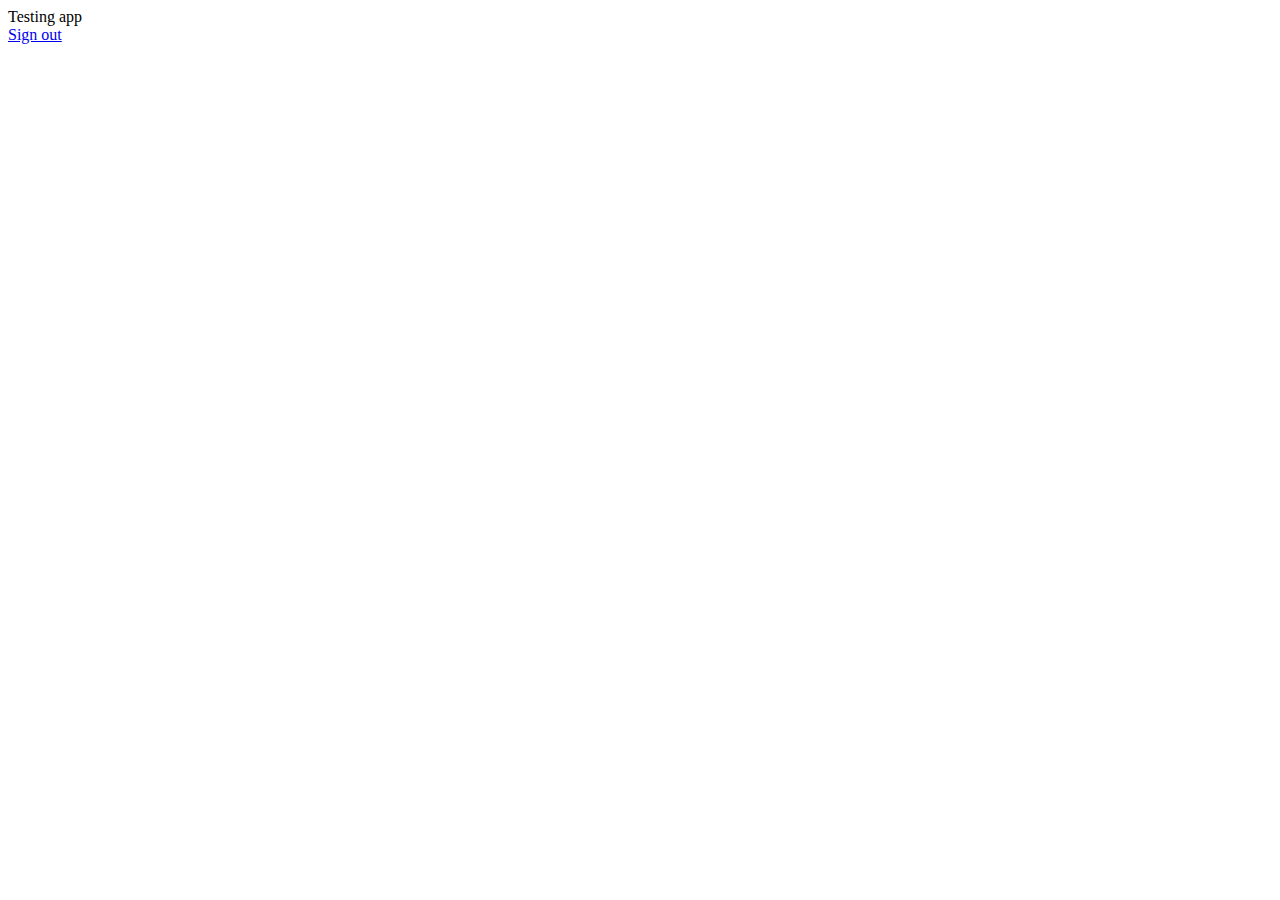
==== index.html @ 694fd9a9 "signin test" ====
<!DOCTYPE html>
<html>
<head>
	<title>testing</title>
	<meta name="google-signin-client_id" content="621924091062-g6br61idc5jha26ep6loda5fjlqt653o.apps.googleusercontent.com">
</head>
<body>
	Testing app
	<div class="g-signin2" data-onsuccess="onSignIn"></div>
<a href="#" onclick="signOut();">Sign out</a>

</body>
<script src="https://apis.google.com/js/platform.js" async defer></script>
<script>


// 'apiKey': 'AIzaSyCdwhrZfx1i4MqFOizKLcKe6F3XErodkf0',

function onSignIn(googleUser) {
  var profile = googleUser.getBasicProfile();
  console.log('ID: ' + profile.getId()); // Do not send to your backend! Use an ID token instead.
  console.log('Name: ' + profile.getName());
  console.log('Image URL: ' + profile.getImageUrl());
  console.log('Email: ' + profile.getEmail()); // This is null if the 'email' scope is not present.
}

  function signOut() {
    var auth2 = gapi.auth2.getAuthInstance();
    auth2.signOut().then(function () {
      console.log('User signed out.');
    });
  }


</script>

</html>
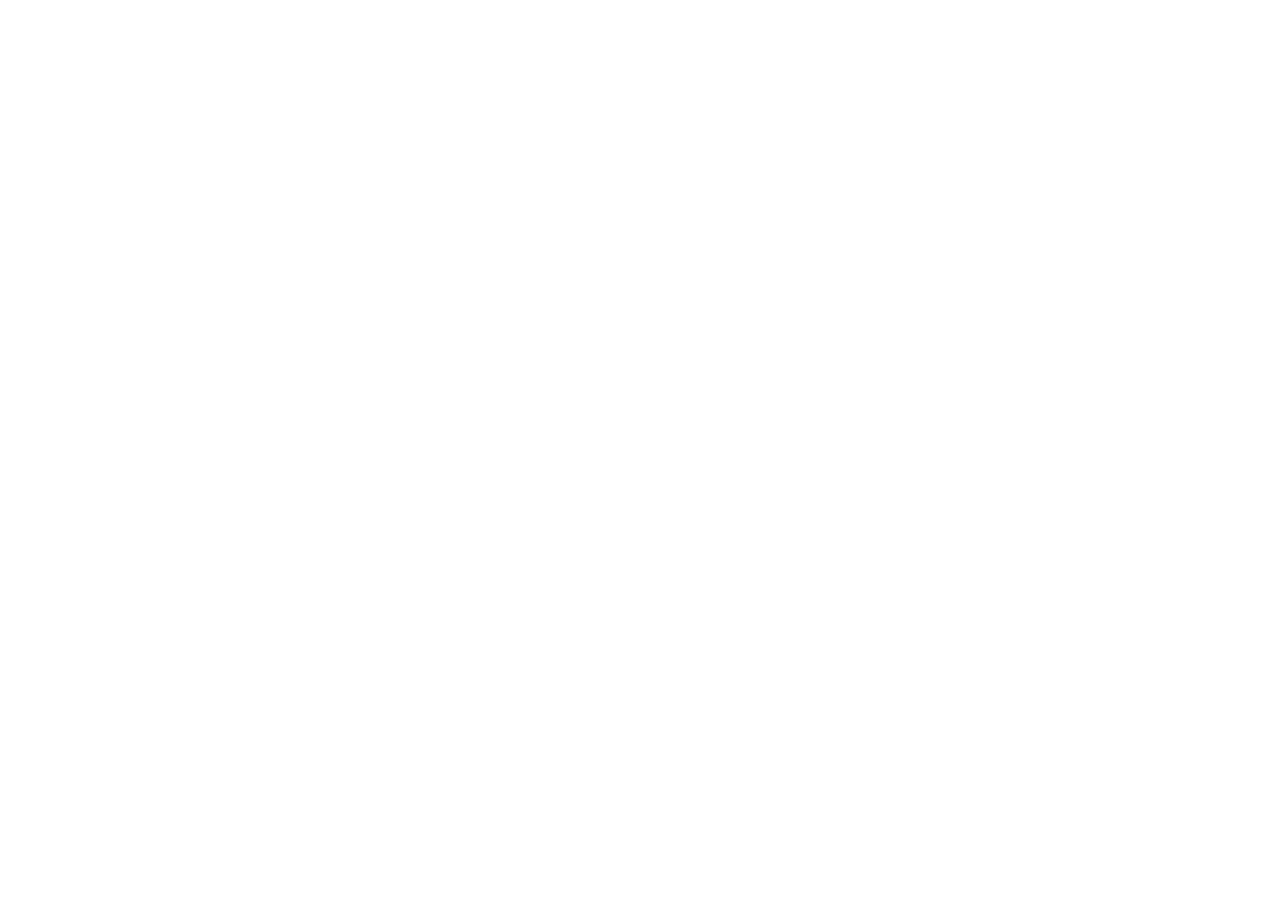
==== commit 668d0468: "signin test" ====
--- a/index.html
+++ b/index.html
@@ -1,8 +1,42 @@
-<!DOCTYPE html>
+<html>
+<head>
+  <meta name="google-signin-client_id" content="621924091062-g6br61idc5jha26ep6loda5fjlqt653o.apps.googleusercontent.com">
+</head>
+<body>
+  <div id="my-signin2"></div>
+  <script>
+    function onSuccess(googleUser) {
+      console.log('Logged in as: ' + googleUser.getBasicProfile().getName());
+		console.log('ID: ' + profile.getId()); // Do not send to your backend! Use an ID token instead.
+		console.log('Name: ' + profile.getName());
+		console.log('Image URL: ' + profile.getImageUrl());
+		console.log('Email: ' + profile.getEmail()); // This is null if the 'email' scope is not present.
+    }
+    function onFailure(error) {
+      console.log(error);
+    }
+    function renderButton() {
+      gapi.signin2.render('my-signin2', {
+        'scope': 'profile email',
+        'width': 240,
+        'height': 50,
+        'longtitle': true,
+        'theme': 'dark',
+        'onsuccess': onSuccess,
+        'onfailure': onFailure
+      });
+    }
+  </script>
+
+  <script src="https://apis.google.com/js/platform.js?onload=renderButton" async defer></script>
+</body>
+</html>
+
+
+<!-- <!DOCTYPE html>
 <html>
 <head>
 	<title>testing</title>
-	<meta name="google-signin-client_id" content="621924091062-g6br61idc5jha26ep6loda5fjlqt653o.apps.googleusercontent.com">
 </head>
 <body>
 	Testing app
@@ -24,14 +58,18 @@
   console.log('Email: ' + profile.getEmail()); // This is null if the 'email' scope is not present.
 }
 
-  function signOut() {
-    var auth2 = gapi.auth2.getAuthInstance();
-    auth2.signOut().then(function () {
-      console.log('User signed out.');
-    });
-  }
+
+
+
+function signOut() {
+	var auth2 = gapi.auth2.getAuthInstance();
+	auth2.signOut().then(function () {
+	  console.log('User signed out.');
+	});
+}
 
 
 </script>
 
 </html>
+ -->
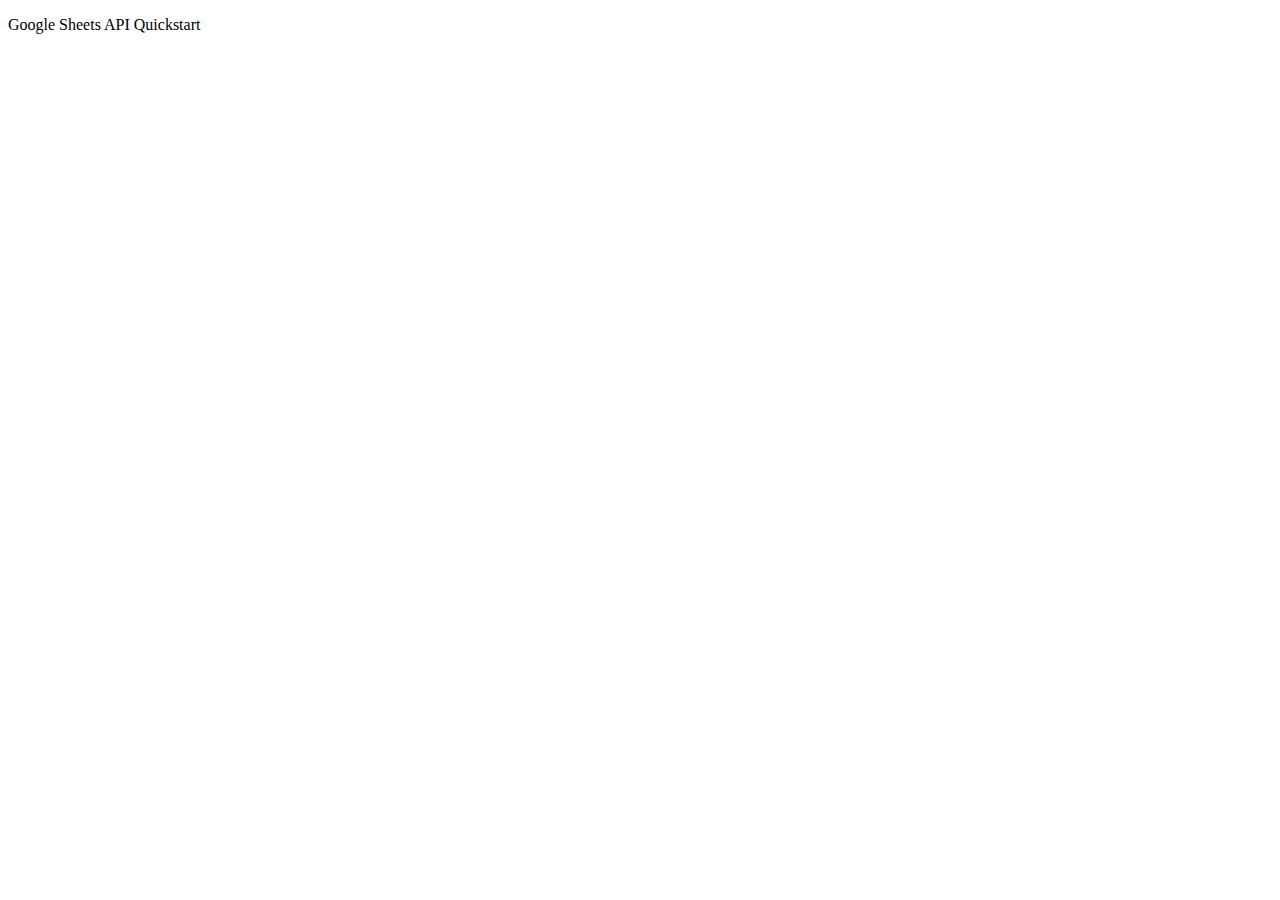
==== commit c01db179: "sheets test" ====
--- a/index.html
+++ b/index.html
@@ -1,4 +1,140 @@
+<!DOCTYPE html>
 <html>
+  <head>
+    <title>Google Sheets API Quickstart</title>
+    <meta charset="utf-8" />
+  </head>
+  <body>
+    <p>Google Sheets API Quickstart</p>
+
+    <!--Add buttons to initiate auth sequence and sign out-->
+    <button id="authorize_button" style="display: none;">Authorize</button>
+    <button id="signout_button" style="display: none;">Sign Out</button>
+
+    <pre id="content" style="white-space: pre-wrap;"></pre>
+
+    <script type="text/javascript">
+      // Client ID and API key from the Developer Console
+      var CLIENT_ID = '621924091062-g6br61idc5jha26ep6loda5fjlqt653o.apps.googleusercontent.com';
+      var API_KEY = 'AIzaSyCdwhrZfx1i4MqFOizKLcKe6F3XErodkf0';
+
+      // Array of API discovery doc URLs for APIs used by the quickstart
+      var DISCOVERY_DOCS = ["https://sheets.googleapis.com/$discovery/rest?version=v4"];
+
+      // Authorization scopes required by the API; multiple scopes can be
+      // included, separated by spaces.
+      var SCOPES = "https://www.googleapis.com/auth/spreadsheets.readonly";
+
+      var authorizeButton = document.getElementById('authorize_button');
+      var signoutButton = document.getElementById('signout_button');
+
+      /**
+       *  On load, called to load the auth2 library and API client library.
+       */
+      function handleClientLoad() {
+        gapi.load('client:auth2', initClient);
+      }
+
+      /**
+       *  Initializes the API client library and sets up sign-in state
+       *  listeners.
+       */
+      function initClient() {
+        gapi.client.init({
+          apiKey: API_KEY,
+          clientId: CLIENT_ID,
+          discoveryDocs: DISCOVERY_DOCS,
+          scope: SCOPES
+        }).then(function () {
+          // Listen for sign-in state changes.
+          gapi.auth2.getAuthInstance().isSignedIn.listen(updateSigninStatus);
+
+          // Handle the initial sign-in state.
+          updateSigninStatus(gapi.auth2.getAuthInstance().isSignedIn.get());
+          authorizeButton.onclick = handleAuthClick;
+          signoutButton.onclick = handleSignoutClick;
+        }, function(error) {
+          appendPre(JSON.stringify(error, null, 2));
+        });
+      }
+
+      /**
+       *  Called when the signed in status changes, to update the UI
+       *  appropriately. After a sign-in, the API is called.
+       */
+      function updateSigninStatus(isSignedIn) {
+        if (isSignedIn) {
+          authorizeButton.style.display = 'none';
+          signoutButton.style.display = 'block';
+          listMajors();
+        } else {
+          authorizeButton.style.display = 'block';
+          signoutButton.style.display = 'none';
+        }
+      }
+
+      /**
+       *  Sign in the user upon button click.
+       */
+      function handleAuthClick(event) {
+        gapi.auth2.getAuthInstance().signIn();
+      }
+
+      /**
+       *  Sign out the user upon button click.
+       */
+      function handleSignoutClick(event) {
+        gapi.auth2.getAuthInstance().signOut();
+      }
+
+      /**
+       * Append a pre element to the body containing the given message
+       * as its text node. Used to display the results of the API call.
+       *
+       * @param {string} message Text to be placed in pre element.
+       */
+      function appendPre(message) {
+        var pre = document.getElementById('content');
+        var textContent = document.createTextNode(message + '\n');
+        pre.appendChild(textContent);
+      }
+
+      /**
+       * Print the names and majors of students in a sample spreadsheet:
+       * https://docs.google.com/spreadsheets/d/1BxiMVs0XRA5nFMdKvBdBZjgmUUqptlbs74OgvE2upms/edit
+       */
+      function listMajors() {
+        gapi.client.sheets.spreadsheets.values.get({
+          spreadsheetId: '1BxiMVs0XRA5nFMdKvBdBZjgmUUqptlbs74OgvE2upms',
+          range: 'Class Data!A2:E',
+        }).then(function(response) {
+          var range = response.result;
+          if (range.values.length > 0) {
+            appendPre('Name, Major:');
+            for (i = 0; i < range.values.length; i++) {
+              var row = range.values[i];
+              // Print columns A and E, which correspond to indices 0 and 4.
+              appendPre(row[0] + ', ' + row[4]);
+            }
+          } else {
+            appendPre('No data found.');
+          }
+        }, function(response) {
+          appendPre('Error: ' + response.result.error.message);
+        });
+      }
+
+    </script>
+
+    <script async defer src="https://apis.google.com/js/api.js"
+      onload="this.onload=function(){};handleClientLoad()"
+      onreadystatechange="if (this.readyState === 'complete') this.onload()">
+    </script>
+  </body>
+</html>
+
+
+<!-- <html>
 <head>
   <meta name="google-signin-client_id" content="621924091062-g6br61idc5jha26ep6loda5fjlqt653o.apps.googleusercontent.com">
 </head>
@@ -7,17 +143,18 @@
   <script>
     function onSuccess(googleUser) {
       console.log('Logged in as: ' + googleUser.getBasicProfile().getName());
-		console.log('ID: ' + profile.getId()); // Do not send to your backend! Use an ID token instead.
-		console.log('Name: ' + profile.getName());
-		console.log('Image URL: ' + profile.getImageUrl());
-		console.log('Email: ' + profile.getEmail()); // This is null if the 'email' scope is not present.
+	  var profile = googleUser.getBasicProfile();
+	  console.log('ID: ' + profile.getId()); // Do not send to your backend! Use an ID token instead.
+	  console.log('Name: ' + profile.getName());
+	  console.log('Image URL: ' + profile.getImageUrl());
+	  console.log('Email: ' + profile.getEmail()); // This is null if the 'email' scope is not present.
     }
     function onFailure(error) {
       console.log(error);
     }
     function renderButton() {
       gapi.signin2.render('my-signin2', {
-        'scope': 'profile email',
+        'scope': 'profile email https://www.googleapis.com/auth/spreadsheets',
         'width': 240,
         'height': 50,
         'longtitle': true,
@@ -31,7 +168,7 @@
   <script src="https://apis.google.com/js/platform.js?onload=renderButton" async defer></script>
 </body>
 </html>
-
+ -->
 
 <!-- <!DOCTYPE html>
 <html>
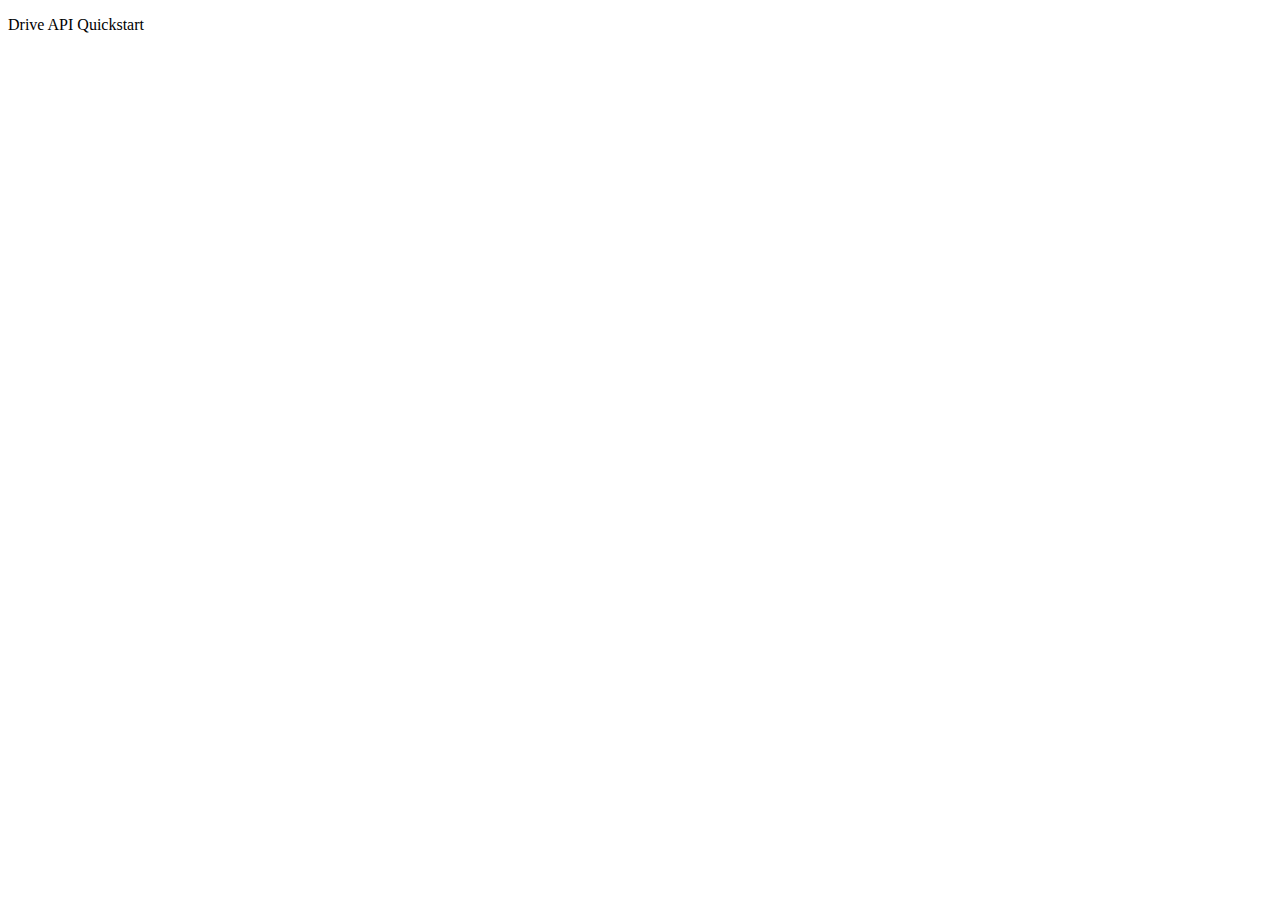
==== commit a6cdcc34: "drive test" ====
--- a/index.html
+++ b/index.html
@@ -1,11 +1,11 @@
 <!DOCTYPE html>
 <html>
   <head>
-    <title>Google Sheets API Quickstart</title>
+    <title>Drive API Quickstart</title>
     <meta charset="utf-8" />
   </head>
   <body>
-    <p>Google Sheets API Quickstart</p>
+    <p>Drive API Quickstart</p>
 
     <!--Add buttons to initiate auth sequence and sign out-->
     <button id="authorize_button" style="display: none;">Authorize</button>
@@ -19,11 +19,11 @@
       var API_KEY = 'AIzaSyCdwhrZfx1i4MqFOizKLcKe6F3XErodkf0';
 
       // Array of API discovery doc URLs for APIs used by the quickstart
-      var DISCOVERY_DOCS = ["https://sheets.googleapis.com/$discovery/rest?version=v4"];
+      var DISCOVERY_DOCS = ["https://www.googleapis.com/discovery/v1/apis/drive/v3/rest"];
 
       // Authorization scopes required by the API; multiple scopes can be
       // included, separated by spaces.
-      var SCOPES = "https://www.googleapis.com/auth/spreadsheets.readonly";
+      var SCOPES = 'https://www.googleapis.com/auth/drive.file';
 
       var authorizeButton = document.getElementById('authorize_button');
       var signoutButton = document.getElementById('signout_button');
@@ -66,7 +66,7 @@
         if (isSignedIn) {
           authorizeButton.style.display = 'none';
           signoutButton.style.display = 'block';
-          listMajors();
+          listFiles();
         } else {
           authorizeButton.style.display = 'block';
           signoutButton.style.display = 'none';
@@ -95,32 +95,29 @@
        */
       function appendPre(message) {
         var pre = document.getElementById('content');
+        console.log(message);
         var textContent = document.createTextNode(message + '\n');
         pre.appendChild(textContent);
       }
 
       /**
-       * Print the names and majors of students in a sample spreadsheet:
-       * https://docs.google.com/spreadsheets/d/1BxiMVs0XRA5nFMdKvBdBZjgmUUqptlbs74OgvE2upms/edit
-       */
-      function listMajors() {
-        gapi.client.sheets.spreadsheets.values.get({
-          spreadsheetId: '1BxiMVs0XRA5nFMdKvBdBZjgmUUqptlbs74OgvE2upms',
-          range: 'Class Data!A2:E',
+       * Print files.
+       */
+      function listFiles() {
+        gapi.client.drive.files.list({
+          'pageSize': 10,
+          'fields': "nextPageToken, files(id, name)"
         }).then(function(response) {
-          var range = response.result;
-          if (range.values.length > 0) {
-            appendPre('Name, Major:');
-            for (i = 0; i < range.values.length; i++) {
-              var row = range.values[i];
-              // Print columns A and E, which correspond to indices 0 and 4.
-              appendPre(row[0] + ', ' + row[4]);
+          appendPre('Files:');
+          var files = response.result.files;
+          if (files && files.length > 0) {
+            for (var i = 0; i < files.length; i++) {
+              var file = files[i];
+              appendPre(file.name + ' (' + file.id + ')');
             }
           } else {
-            appendPre('No data found.');
+            appendPre('No files found.');
           }
-        }, function(response) {
-          appendPre('Error: ' + response.result.error.message);
         });
       }
 
@@ -132,7 +129,6 @@
     </script>
   </body>
 </html>
-
 
 <!-- <html>
 <head>
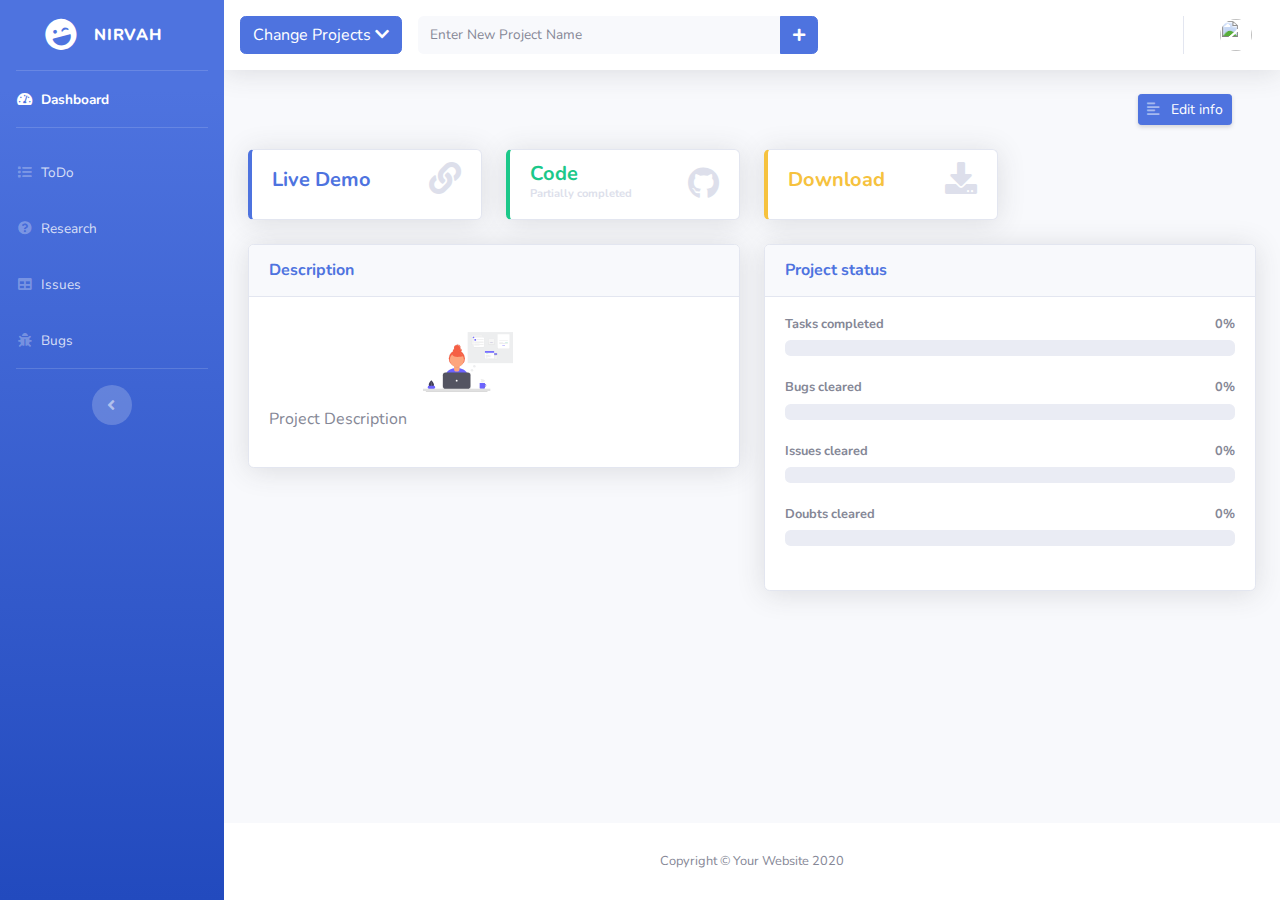
==== commit 1a0ce36b: "initial release" ====
--- a/index.html
+++ b/index.html
@@ -1,208 +1,574 @@
 <!DOCTYPE html>
-<html>
-  <head>
-    <title>Drive API Quickstart</title>
-    <meta charset="utf-8" />
-  </head>
-  <body>
-    <p>Drive API Quickstart</p>
-
-    <!--Add buttons to initiate auth sequence and sign out-->
-    <button id="authorize_button" style="display: none;">Authorize</button>
-    <button id="signout_button" style="display: none;">Sign Out</button>
-
-    <pre id="content" style="white-space: pre-wrap;"></pre>
-
-    <script type="text/javascript">
-      // Client ID and API key from the Developer Console
-      var CLIENT_ID = '621924091062-g6br61idc5jha26ep6loda5fjlqt653o.apps.googleusercontent.com';
-      var API_KEY = 'AIzaSyCdwhrZfx1i4MqFOizKLcKe6F3XErodkf0';
-
-      // Array of API discovery doc URLs for APIs used by the quickstart
-      var DISCOVERY_DOCS = ["https://www.googleapis.com/discovery/v1/apis/drive/v3/rest"];
-
-      // Authorization scopes required by the API; multiple scopes can be
-      // included, separated by spaces.
-      var SCOPES = 'https://www.googleapis.com/auth/drive.file';
-
-      var authorizeButton = document.getElementById('authorize_button');
-      var signoutButton = document.getElementById('signout_button');
-
-      /**
-       *  On load, called to load the auth2 library and API client library.
-       */
-      function handleClientLoad() {
-        gapi.load('client:auth2', initClient);
-      }
-
-      /**
-       *  Initializes the API client library and sets up sign-in state
-       *  listeners.
-       */
-      function initClient() {
-        gapi.client.init({
-          apiKey: API_KEY,
-          clientId: CLIENT_ID,
-          discoveryDocs: DISCOVERY_DOCS,
-          scope: SCOPES
-        }).then(function () {
-          // Listen for sign-in state changes.
-          gapi.auth2.getAuthInstance().isSignedIn.listen(updateSigninStatus);
-
-          // Handle the initial sign-in state.
-          updateSigninStatus(gapi.auth2.getAuthInstance().isSignedIn.get());
-          authorizeButton.onclick = handleAuthClick;
-          signoutButton.onclick = handleSignoutClick;
-        }, function(error) {
-          appendPre(JSON.stringify(error, null, 2));
-        });
-      }
-
-      /**
-       *  Called when the signed in status changes, to update the UI
-       *  appropriately. After a sign-in, the API is called.
-       */
-      function updateSigninStatus(isSignedIn) {
-        if (isSignedIn) {
-          authorizeButton.style.display = 'none';
-          signoutButton.style.display = 'block';
-          listFiles();
-        } else {
-          authorizeButton.style.display = 'block';
-          signoutButton.style.display = 'none';
-        }
-      }
-
-      /**
-       *  Sign in the user upon button click.
-       */
-      function handleAuthClick(event) {
-        gapi.auth2.getAuthInstance().signIn();
-      }
-
-      /**
-       *  Sign out the user upon button click.
-       */
-      function handleSignoutClick(event) {
-        gapi.auth2.getAuthInstance().signOut();
-      }
-
-      /**
-       * Append a pre element to the body containing the given message
-       * as its text node. Used to display the results of the API call.
-       *
-       * @param {string} message Text to be placed in pre element.
-       */
-      function appendPre(message) {
-        var pre = document.getElementById('content');
-        console.log(message);
-        var textContent = document.createTextNode(message + '\n');
-        pre.appendChild(textContent);
-      }
-
-      /**
-       * Print files.
-       */
-      function listFiles() {
-        gapi.client.drive.files.list({
-          'pageSize': 10,
-          'fields': "nextPageToken, files(id, name)"
-        }).then(function(response) {
-          appendPre('Files:');
-          var files = response.result.files;
-          if (files && files.length > 0) {
-            for (var i = 0; i < files.length; i++) {
-              var file = files[i];
-              appendPre(file.name + ' (' + file.id + ')');
-            }
-          } else {
-            appendPre('No files found.');
-          }
-        });
-      }
-
-    </script>
-
-    <script async defer src="https://apis.google.com/js/api.js"
-      onload="this.onload=function(){};handleClientLoad()"
-      onreadystatechange="if (this.readyState === 'complete') this.onload()">
-    </script>
-  </body>
+<html lang="en">
+
+<head>
+
+  <meta charset="utf-8">
+  <meta http-equiv="X-UA-Compatible" content="IE=edge">
+  <meta name="viewport" content="width=device-width, initial-scale=1, shrink-to-fit=no">
+  <meta name="description" content="">
+  <meta name="author" content="">
+
+  <title>Nirvah - Dashboard</title>
+
+  <!-- Custom fonts for this template-->
+  <link href="theme/gh/vendor/fontawesome-free/css/all.min.css" rel="stylesheet" type="text/css">
+  <link href="https://fonts.googleapis.com/css?family=Nunito:200,200i,300,300i,400,400i,600,600i,700,700i,800,800i,900,900i" rel="stylesheet">
+
+  <!-- Custom styles for this template-->
+  <link href="theme/gh/css/sb-admin-2.min.css" rel="stylesheet">
+  <link rel="stylesheet" href="./css/base.css">
+</head>
+
+<body id="page-top">
+
+  <!-- Page Wrapper -->
+  <div id="wrapper">
+    <!-- Sidebar -->
+    <ul class="navbar-nav bg-gradient-primary sidebar sidebar-dark accordion" id="accordionSidebar">
+
+      <!-- Sidebar - Brand -->
+      <a class="sidebar-brand d-flex align-items-center justify-content-center" href="index.html">
+        <div class="sidebar-brand-icon rotate-n-15">
+          <i class="fas fa-laugh-wink"></i>
+        </div>
+        <div class="sidebar-brand-text mx-3">Nirvah</div>
+      </a>
+
+      <!-- Divider -->
+      <hr class="sidebar-divider my-0">
+
+      <!-- Nav Item - Dashboard -->
+      <li class="nav-item active">
+        <a class="nav-link" href="#" onclick="navigateSlide('main-slide')">
+          <i class="fas fa-fw fa-tachometer-alt"></i>
+          <span>Dashboard</span></a>
+      </li>
+
+      <!-- Heading -->
+      <!-- <div class="sidebar-heading">
+        Interface
+      </div> -->
+
+      <!-- Nav Item - Pages Collapse Menu -->
+      <!-- <li class="nav-item">
+        <a class="nav-link collapsed" href="#" data-toggle="collapse" data-target="#collapseTwo" aria-expanded="true" aria-controls="collapseTwo">
+          <i class="fas fa-fw fa-cog"></i>
+          <span>Components</span>
+        </a>
+        <div id="collapseTwo" class="collapse" aria-labelledby="headingTwo" data-parent="#accordionSidebar">
+          <div class="bg-white py-2 collapse-inner rounded">
+            <h6 class="collapse-header">Custom Components:</h6>
+            <a class="collapse-item" href="buttons.html">Buttons</a>
+            <a class="collapse-item" href="cards.html">Cards</a>
+          </div>
+        </div>
+      </li> -->
+
+      <!-- Nav Item - Utilities Collapse Menu -->
+      <!-- <li class="nav-item">
+        <a class="nav-link collapsed" href="#" data-toggle="collapse" data-target="#collapseUtilities" aria-expanded="true" aria-controls="collapseUtilities">
+          <i class="fas fa-fw fa-wrench"></i>
+          <span>Utilities</span>
+        </a>
+        <div id="collapseUtilities" class="collapse" aria-labelledby="headingUtilities" data-parent="#accordionSidebar">
+          <div class="bg-white py-2 collapse-inner rounded">
+            <h6 class="collapse-header">Custom Utilities:</h6>
+            <a class="collapse-item" href="utilities-color.html">Colors</a>
+            <a class="collapse-item" href="utilities-border.html">Borders</a>
+            <a class="collapse-item" href="utilities-animation.html">Animations</a>
+            <a class="collapse-item" href="utilities-other.html">Other</a>
+          </div>
+        </div>
+      </li> -->
+
+      <!-- Divider -->
+      <hr class="sidebar-divider">
+
+      <!-- Heading -->
+      <!-- <div class="sidebar-heading">
+        Addons
+      </div> -->
+
+      <!-- Nav Item - Pages Collapse Menu -->
+      <!-- <li class="nav-item">
+        <a class="nav-link collapsed" href="#" data-toggle="collapse" data-target="#collapsePages" aria-expanded="true" aria-controls="collapsePages">
+          <i class="fas fa-fw fa-folder"></i>
+          <span>Pages</span>
+        </a>
+        <div id="collapsePages" class="collapse" aria-labelledby="headingPages" data-parent="#accordionSidebar">
+          <div class="bg-white py-2 collapse-inner rounded">
+            <h6 class="collapse-header">Login Screens:</h6>
+            <a class="collapse-item" href="login.html">Login</a>
+            <a class="collapse-item" href="register.html">Register</a>
+            <a class="collapse-item" href="forgot-password.html">Forgot Password</a>
+            <div class="collapse-divider"></div>
+            <h6 class="collapse-header">Other Pages:</h6>
+            <a class="collapse-item" href="404.html">404 Page</a>
+            <a class="collapse-item" href="blank.html">Blank Page</a>
+          </div>
+        </div>
+      </li> -->
+
+      <!-- Nav Item - Charts -->
+      <!-- <li class="nav-item">
+        <a class="nav-link" href="charts.html">
+          <span>Charts</span></a>
+      </li>
+ -->
+      <!-- Nav Item - ToDo -->
+      <li class="nav-item">
+        <a class="nav-link" href="#" onclick="navigateSlide('task-slide')">
+          <i class="fa fa-fw fa-list"></i>
+          <span>ToDo</span></a>
+      </li>
+
+      <!-- Nav Item - Documentation -->
+      <!-- <li class="nav-item">
+        <a class="nav-link"  href="#" onclick="navigateSlide('task-slide')">
+          <i class="fa fa-file"></i>
+          <span>Documentation</span></a>
+      </li> -->
+
+      <!-- Nav Item - Research -->
+      <li class="nav-item">
+        <a class="nav-link"  href="#" onclick="navigateSlide('QnA-slide')">
+          <i class="fas fa-fw fa-question-circle"></i>
+          <span>Research</span></a>
+      </li>
+
+      <!-- Nav Item - Issues -->
+      <li class="nav-item">
+        <a class="nav-link"  href="#" onclick="navigateSlide('issue-slide')">
+          <i class="fas fa-fw fa-table"></i>
+          <span>Issues</span></a>
+      </li>
+
+      <!-- Nav Item - Bugs -->
+      <li class="nav-item">
+        <a class="nav-link"  href="#" onclick="navigateSlide('bug-slide')">
+          <i class="fas fa-fw fa-bug"></i>
+          <span>Bugs</span></a>
+      </li>
+
+      <!-- Divider -->
+      <hr class="sidebar-divider d-none d-md-block">
+
+      <!-- Sidebar Toggler (Sidebar) -->
+      <div class="text-center d-none d-md-inline">
+        <button class="rounded-circle border-0" id="sidebarToggle"></button>
+      </div>
+
+    </ul>
+    <!-- End of Sidebar -->
+
+    <!-- Content Wrapper -->
+    <div id="content-wrapper" class="d-flex flex-column">
+
+      <!-- Main Content -->
+      <div id="content">
+
+        <!-- Topbar -->
+        <nav class="navbar navbar-expand navbar-light bg-white topbar mb-4 static-top shadow">
+
+          <!-- Sidebar Toggle (Topbar) -->
+          <button id="sidebarToggleTop" class="btn btn-link d-md-none rounded-circle mr-3">
+            <i class="fa fa-bars"></i>
+          </button>
+
+          <div class="dropdown no-arrow">
+            <button class="btn btn-primary dropdown-toggle align-self-right"  type="button" id="ProjectsMenu" data-toggle="dropdown" aria-haspopup="true" aria-expanded="false">
+              Change Projects
+              <i class="fa fa-chevron-down"></i>
+            </button>
+            <div class="dropdown-menu" aria-labelledby="ProjectsMenu" id="tager_project_menu">
+            </div>
+          </div>
+
+          <form class="d-none d-sm-inline-block form-inline mr-auto ml-md-3 my-2 my-md-0 mw-100 navbar-search">
+            <div class="input-group">
+              <input type="text" class="form-control bg-light border-0 small" placeholder="Enter New Project Name" aria-label="Search" aria-describedby="basic-addon2" id="newProjctName">
+              <div class="input-group-append">
+                <button class="btn btn-primary" type="button" onclick="createNew_project()">
+                  <i class="fa fa-plus fa-sm"></i>
+                </button>
+              </div>
+            </div>
+          </form>
+          
+          <!-- Topbar Search -->
+          <!-- <form class="d-none d-sm-inline-block form-inline mr-auto ml-md-3 my-2 my-md-0 mw-100 navbar-search">
+            <div class="input-group">
+              <input type="text" class="form-control bg-light border-0 small" placeholder="Search for..." aria-label="Search" aria-describedby="basic-addon2">
+              <div class="input-group-append">
+                <button class="btn btn-primary" type="button">
+                  <i class="fas fa-search fa-sm"></i>
+                </button>
+              </div>
+            </div>
+          </form> -->
+
+          <!-- Topbar Navbar -->
+          <ul class="navbar-nav ml-auto">
+
+            <!-- Nav Item - Search Dropdown (Visible Only XS) -->
+            <li class="nav-item dropdown no-arrow d-sm-none">
+              <a class="nav-link dropdown-toggle" href="#" id="searchDropdown" role="button" data-toggle="dropdown" aria-haspopup="true" aria-expanded="false">
+                <i class="fas fa-search fa-fw"></i>
+              </a>
+              <!-- Dropdown - Messages -->
+              <div class="dropdown-menu dropdown-menu-right p-3 shadow animated--grow-in" aria-labelledby="searchDropdown">
+                <form class="form-inline mr-auto w-100 navbar-search">
+                  <div class="input-group">
+                    <input type="text" class="form-control bg-light border-0 small" placeholder="Search for..." aria-label="Search" aria-describedby="basic-addon2">
+                    <div class="input-group-append">
+                      <button class="btn btn-primary" type="button">
+                        <i class="fas fa-search fa-sm"></i>
+                      </button>
+                    </div>
+                  </div>
+                </form>
+              </div>
+            </li>
+
+            <!-- Nav Item - Alerts -->
+
+            <li class="nav-item dropdown no-arrow">
+              <a class="nav-link" href="#" role="button"aria-haspopup="true" aria-expanded="false">
+                <span class="d-none d-lg-inline text-dark h2 mb-0" id="project_title">
+                </span>
+              </a>
+            </li>
+
+
+            <div class="topbar-divider d-none d-sm-block"></div>
+
+
+            <!-- Nav Item - User Information -->
+            <li class="nav-item dropdown no-arrow">
+              <a class="nav-link dropdown-toggle" href="#" id="userDropdown" role="button" data-toggle="dropdown" aria-haspopup="true" aria-expanded="false">
+                <span class="mr-2 d-none d-lg-inline text-gray-600 small" id="profile_name"></span>
+                <img class="img-profile rounded-circle" id="profile_img" src="https://source.unsplash.com/QAB-WJcbgJk/60x60">
+              </a>
+              <!-- Dropdown - User Information -->
+              <div class="dropdown-menu dropdown-menu-right shadow animated--grow-in" aria-labelledby="userDropdown">
+                <!-- <a class="dropdown-item" href="#">
+                  <i class="fas fa-user fa-sm fa-fw mr-2 text-gray-400"></i>
+                  Profile
+                </a>
+                <a class="dropdown-item" href="#">
+                  <i class="fas fa-cogs fa-sm fa-fw mr-2 text-gray-400"></i>
+                  Settings
+                </a>
+                <a class="dropdown-item" href="#">
+                  <i class="fas fa-list fa-sm fa-fw mr-2 text-gray-400"></i>
+                  Activity Log
+                </a> -->
+                <div class="dropdown-divider"></div>
+                <a class="dropdown-item" href="#" data-toggle="modal" data-target="#logoutModal">
+                  <i class="fas fa-sign-out-alt fa-sm fa-fw mr-2 text-gray-400"></i>
+                  Logout
+                </a>
+              </div>
+            </li>
+
+          </ul>
+
+        </nav>
+        <!-- End of Topbar -->
+
+        <!-- Begin Page Content -->
+        <div class="container-fluid">
+
+          <!-- Content Row -->
+
+          <!-- Content Row: Tasks -->
+          <div class="row slide-c" id="task-slide">
+          </div>
+
+          <!-- Content Row: Bugs -->
+          <div class="row slide-c" id="bug-slide">
+          </div>
+
+          <!-- Content Row: Issues -->
+          <div class="row slide-c" id="issue-slide">
+
+          </div>
+
+          <!-- QnA Row: -->
+          <div class="row slide-c" id="QnA-slide">
+
+          </div>
+
+          <!-- Content Row main-slide -->
+          <div class="row" id="main-slide">
+
+            <div class="col">
+
+              <div class="container-fluid">
+                <div class="d-sm-flex align-items-center justify-content-between mb-4">
+                  <h1 class="h3 mb-0 text-gray-800" id="project_title2"> </h1>
+                  <a href="#" class="d-none d-sm-inline-block btn btn-sm btn-primary shadow-sm" data-toggle="modal" data-target="#infoModal"><i class="fa fa-align-left text-white-50 mr-2"></i> Edit info </a>
+                </div>
+      
+                <!-- Modal -->
+                <div class="modal fade" id="infoModal" tabindex="-1" role="dialog" aria-labelledby="infoModalLabel" aria-hidden="true">
+                  <div class="modal-dialog" role="document">
+                    <div class="modal-content">
+                      <div class="modal-header">
+                        <h5 class="modal-title" id="infoModalLabel">Project info</h5>
+                        <button type="button" class="close" data-dismiss="modal" aria-label="Close">
+                          <span aria-hidden="true">&times;</span>
+                        </button>
+                      </div>
+                      <div class="modal-body">
+                        <small class="text-dark">code link</small> <br>
+                        <input type="text" id="edit_project_code"> <br>
+                        <small class="text-dark">live demo link</small> <br>
+                        <input type="text" id="edit_project_demo"> <br>
+                        <small class="text-dark">download</small> <br>
+                        <input type="text" name="" id="edit_project_download"> <br>
+                        <small class="text-dark">Description</small> <br>
+                        <textarea name="" id="edit_project_description" cols="30" rows="10"></textarea> <br>
+                      </div>
+                      <div class="modal-footer">
+                        <button type="button" class="btn btn-secondary" data-dismiss="modal">Close</button>
+                        <button type="button" class="btn btn-primary" onclick="updateInfo()" data-dismiss="modal">Save changes</button>
+                      </div>
+                    </div>
+                  </div>
+                </div>
+
+              </div>
+
+            <div class="row">
+              <!-- Earnings (Monthly) Card Example -->
+              <div class="col-xl-3 col-md-6 mb-4">
+                <a href="" id="demo_link">
+                <div class="card border-left-primary shadow h-100 py-1">
+                  <div class="card-body pb-2 pt-2">
+                    <div class="row no-gutters align-items-center">
+                      <div class="col mr-2">
+                        <!-- <div class="text-xs font-weight-bold text-primary text-uppercase mb-1"></div> -->
+                        <div class="h5 mb-0 font-weight-bold text-800 text-primary">Live Demo</div>
+                      </div>
+                      <div class="col-auto">
+                        <i class="fas fa-link fa-2x text-gray-300"></i>
+                      </div>
+                    </div>
+                  </div>
+                </div>
+                </a>
+              </div>
+  
+              <!-- Earnings (Monthly) Card Example -->
+              <div class="col-xl-3 col-md-6 mb-4">
+                <a href="" id = "code_link">
+                <div class="card border-left-success shadow h-100 py-1">
+                  <div class="card-body pb-2 pt-2">
+                    <div class="row no-gutters align-items-center">
+                      <div class="col mr-2">
+                        <div class="h5 mb-0 font-weight-bold text-800 text-success">Code</div>
+                        <div class="text-xs font-weight-bold text-gray-300 mb-1">Partially completed</div>
+                      </div>
+                      <div class="col-auto">
+                        <i class="fab fa-github fa-2x text-gray-300"></i>
+                      </div>
+                    </div>
+                  </div>
+                </div>
+                </a>
+              </div>
+  
+              <!-- Earnings (Monthly) Card Example -->
+              <!-- <div class="col-xl-3 col-md-6 mb-4">
+                <a href="{download-link?}">
+                <div class="card border-left-info shadow h-100 py-1">
+                  <div class="card-body pb-2 pt-2">
+                    <div class="row no-gutters align-items-center">
+                      <div class="col mr-2">
+                        <div class="text-xs font-weight-bold text-info text-uppercase mb-1">Tasks</div>
+                        <div class="row no-gutters align-items-center">
+                          <div class="col-auto">
+                            <div class="h5 mb-0 mr-3 font-weight-bold text-gray-800">50%</div>
+                          </div>
+                          <div class="col">
+                            <div class="progress progress-sm mr-2">
+                              <div class="progress-bar bg-info" role="progressbar" style="width: 50%" aria-valuenow="50" aria-valuemin="0" aria-valuemax="100"></div>
+                            </div>
+                          </div>
+                        </div>
+                      </div>
+                      <div class="col-auto">
+                        <i class="fas fa-clipboard-list fa-2x text-gray-300"></i>
+                      </div>
+                    </div>
+                  </div>
+                </div>
+                </a>
+              </div> -->
+  
+              <!-- Pending Requests Card Example -->
+              <div class="col-xl-3 col-md-6 mb-4">
+                <a href="" id="download_link">
+                <div class="card border-left-warning shadow h-100 py-1">
+                  <div class="card-body  pb-2 pt-2">
+                    <div class="row no-gutters align-items-center">
+                      <div class="col mr-2">
+                        <!-- <div class="text-xs font-weight-bold text-warning text-uppercase mb-1">Pending Requests</div> -->
+                        <div class="h5 mb-0 font-weight-bold text-800 text-warning">Download</div>
+                      </div>
+                      <div class="col-auto">
+                        <i class="fas fa-download fa-2x text-gray-300"></i>
+                      </div>
+                    </div>
+                  </div>
+                </div>
+                </a>
+              </div>
+            </div>
+  
+            <div class="row">
+              <!-- Content Column -->
+              <div class="col-lg-6 mb-4">
+
+                <div class="card shadow mb-4">
+                  <div class="card-header py-3">
+                    <h6 class="m-0 font-weight-bold text-primary">Description</h6>
+                  </div>
+                  <div class="card-body">
+                    <div class="text-center">
+                      <svg width="90" height="90">       
+                        <image xlink:href="undraw_Organizing_projects_0p9a.svg" src="yourfallback.png" width="90" height="90"/>    
+                     </svg>
+                      <img class="img-fluid px-3 px-sm-4 mt-3 mb-4" style="width: 25rem;" src="undraw_Organizing_projects_0p9a" alt="">
+                    </div>
+                    <p id = "project_description" > Project Description </p>
+                    <!-- <a target="_blank" rel="nofollow" href="https://undraw.co/">Browse Illustrations on unDraw &rarr;</a> -->
+                  </div>
+                </div>
+
+                <!-- Project Card Example -->
+
+              </div>
+
+              <div class="col-lg-6 mb-4">
+
+                <!-- Project status -->
+                <div class="card shadow mb-4">
+                  <div class="card-header py-3">
+                    <h6 class="m-0 font-weight-bold text-primary">Project status</h6>
+                  </div>
+                  <div class="card-body">
+                    <h4 class="small font-weight-bold">Tasks completed<span class="float-right" id="completed_tasks_value">0%</span></h4>
+                    <div class="progress mb-4">
+                      <div class="progress-bar bg-danger" id="completed_tasks_bar" role="progressbar" style="width: 0%" aria-valuenow="0" aria-valuemin="0" aria-valuemax="100"></div>
+                    </div>
+                    <h4 class="small font-weight-bold">Bugs cleared <span class="float-right" id = "completed_bugs_value">0%</span></h4>
+                    <div class="progress mb-4">
+                      <div class="progress-bar bg-warning" id="completed_bugs_bar" role="progressbar" style="width: 0%" aria-valuenow="0" aria-valuemin="0" aria-valuemax="100"></div>
+                    </div>
+                    <h4 class="small font-weight-bold">Issues cleared<span class="float-right" id = "completed_issues_value">0%</span></h4>
+                    <div class="progress mb-4">
+                      <div class="progress-bar" id="completed_issues_bar" role="progressbar" style="width: 0%" aria-valuenow="0" aria-valuemin="0" aria-valuemax="100"></div>
+                    </div>
+                    <h4 class="small font-weight-bold">Doubts cleared <span class="float-right" id = "completed_qnas_value">0%</span></h4>
+                    <div class="progress mb-4">
+                      <div class="progress-bar bg-info" id="completed_qnas_bar" role="progressbar" style="width: 0%" aria-valuenow="0" aria-valuemin="0" aria-valuemax="100"></div>
+                    </div>
+                  </div>
+                </div>
+
+                <!-- Approach -->
+
+              </div>
+            </div>
+          </div>
+
+          </div>
+
+        </div>
+        <!-- /.container-fluid -->
+
+      </div>
+      <!-- End of Main Content -->
+
+      <!-- Footer -->
+      <footer class="sticky-footer bg-white">
+        <div class="container my-auto">
+          <div class="copyright text-center my-auto">
+            <span>Copyright &copy; Your Website 2020</span>
+          </div>
+        </div>
+      </footer>
+      <!-- End of Footer -->
+
+    </div>
+    <!-- End of Content Wrapper -->
+
+  </div>
+  <!-- End of Page Wrapper -->
+
+  <!-- Scroll to Top Button-->
+  <a class="scroll-to-top rounded" href="#page-top">
+    <i class="fas fa-angle-up"></i>
+  </a>
+
+  <!-- Logout Modal-->
+  <div class="modal fade" id="logoutModal" tabindex="-1" role="dialog" aria-labelledby="exampleModalLabel" aria-hidden="true">
+    <div class="modal-dialog" role="document">
+      <div class="modal-content">
+        <div class="modal-header">
+          <h5 class="modal-title" id="exampleModalLabel">Ready to Leave?</h5>
+          <button class="close" type="button" data-dismiss="modal" aria-label="Close">
+            <span aria-hidden="true">×</span>
+          </button>
+        </div>
+        <div class="modal-body">Select "Logout" below if you are ready to end your current session.</div>
+        <div class="modal-footer">
+          <button class="btn btn-secondary" type="button" data-dismiss="modal">Cancel</button>
+          <button class="btn btn-primary" id="signout_button">Logout</button>
+        </div>
+      </div>
+    </div>
+  </div>
+
+  <!-- Bootstrap core JavaScript-->
+  <script src="https://code.jquery.com/jquery-1.12.4.js"></script>
+  <script src="https://code.jquery.com/ui/1.12.1/jquery-ui.js"></script>
+  <script src="theme/gh/vendor/bootstrap/js/bootstrap.bundle.min.js"></script>
+
+  <!-- Core plugin JavaScript-->
+
+  <!-- Custom scripts for all pages-->
+  <script src="theme/gh/js/sb-admin-2.min.js"></script>
+
+  <!-- Page level plugins -->
+  <script src="theme/gh/vendor/chart.js/Chart.min.js"></script>
+
+  <!-- Page level custom scripts -->
+  <script src="theme/gh/js/demo/chart-area-demo.js"></script>
+  <script src="theme/gh/js/demo/chart-pie-demo.js"></script>
+
+  <!-- <script src="https://code.jquery.com/jquery-3.1.1.min.js"></script> -->
+
+  
+  <script src="./js/base.js"></script>
+
+
+  <script src="js/model.js"></script>
+  <script src="js/view.js"></script>
+  <script src="js/main.js"></script>
+
+  <script src="js/control.js"></script>
+  <script async defer src="https://apis.google.com/js/api.js"
+  onload="this.onload=function(){};handleClientLoad()"
+  onreadystatechange="if (this.readyState === 'complete') this.onload()">
+  </script>
+
+
+  <!-- <script src="js/jquery-3.js"></script> -->
+
+</body>
+
 </html>
-
-<!-- <html>
-<head>
-  <meta name="google-signin-client_id" content="621924091062-g6br61idc5jha26ep6loda5fjlqt653o.apps.googleusercontent.com">
-</head>
-<body>
-  <div id="my-signin2"></div>
-  <script>
-    function onSuccess(googleUser) {
-      console.log('Logged in as: ' + googleUser.getBasicProfile().getName());
-	  var profile = googleUser.getBasicProfile();
-	  console.log('ID: ' + profile.getId()); // Do not send to your backend! Use an ID token instead.
-	  console.log('Name: ' + profile.getName());
-	  console.log('Image URL: ' + profile.getImageUrl());
-	  console.log('Email: ' + profile.getEmail()); // This is null if the 'email' scope is not present.
-    }
-    function onFailure(error) {
-      console.log(error);
-    }
-    function renderButton() {
-      gapi.signin2.render('my-signin2', {
-        'scope': 'profile email https://www.googleapis.com/auth/spreadsheets',
-        'width': 240,
-        'height': 50,
-        'longtitle': true,
-        'theme': 'dark',
-        'onsuccess': onSuccess,
-        'onfailure': onFailure
-      });
-    }
-  </script>
-
-  <script src="https://apis.google.com/js/platform.js?onload=renderButton" async defer></script>
-</body>
-</html>
- -->
-
-<!-- <!DOCTYPE html>
-<html>
-<head>
-	<title>testing</title>
-</head>
-<body>
-	Testing app
-	<div class="g-signin2" data-onsuccess="onSignIn"></div>
-<a href="#" onclick="signOut();">Sign out</a>
-
-</body>
-<script src="https://apis.google.com/js/platform.js" async defer></script>
-<script>
-
-
-// 'apiKey': 'AIzaSyCdwhrZfx1i4MqFOizKLcKe6F3XErodkf0',
-
-function onSignIn(googleUser) {
-  var profile = googleUser.getBasicProfile();
-  console.log('ID: ' + profile.getId()); // Do not send to your backend! Use an ID token instead.
-  console.log('Name: ' + profile.getName());
-  console.log('Image URL: ' + profile.getImageUrl());
-  console.log('Email: ' + profile.getEmail()); // This is null if the 'email' scope is not present.
-}
-
-
-
-
-function signOut() {
-	var auth2 = gapi.auth2.getAuthInstance();
-	auth2.signOut().then(function () {
-	  console.log('User signed out.');
-	});
-}
-
-
-</script>
-
-</html>
- -->
--- a/theme/gh/vendor/fontawesome-free/css/all.min.css
+++ b/theme/gh/vendor/fontawesome-free/css/all.min.css
@@ -0,0 +1,5 @@
+/*!
+ * Font Awesome Free 5.13.1 by @fontawesome - https://fontawesome.com
+ * License - https://fontawesome.com/license/free (Icons: CC BY 4.0, Fonts: SIL OFL 1.1, Code: MIT License)
+ */
+.fa,.fab,.fad,.fal,.far,.fas{-moz-osx-font-smoothing:grayscale;-webkit-font-smoothing:antialiased;display:inline-block;font-style:normal;font-variant:normal;text-rendering:auto;line-height:1}.fa-lg{font-size:1.33333em;line-height:.75em;vertical-align:-.0667em}.fa-xs{font-size:.75em}.fa-sm{font-size:.875em}.fa-1x{font-size:1em}.fa-2x{font-size:2em}.fa-3x{font-size:3em}.fa-4x{font-size:4em}.fa-5x{font-size:5em}.fa-6x{font-size:6em}.fa-7x{font-size:7em}.fa-8x{font-size:8em}.fa-9x{font-size:9em}.fa-10x{font-size:10em}.fa-fw{text-align:center;width:1.25em}.fa-ul{list-style-type:none;margin-left:2.5em;padding-left:0}.fa-ul>li{position:relative}.fa-li{left:-2em;position:absolute;text-align:center;width:2em;line-height:inherit}.fa-border{border:.08em solid #eee;border-radius:.1em;padding:.2em .25em .15em}.fa-pull-left{float:left}.fa-pull-right{float:right}.fa.fa-pull-left,.fab.fa-pull-left,.fal.fa-pull-left,.far.fa-pull-left,.fas.fa-pull-left{margin-right:.3em}.fa.fa-pull-right,.fab.fa-pull-right,.fal.fa-pull-right,.far.fa-pull-right,.fas.fa-pull-right{margin-left:.3em}.fa-spin{-webkit-animation:fa-spin 2s linear infinite;animation:fa-spin 2s linear infinite}.fa-pulse{-webkit-animation:fa-spin 1s steps(8) infinite;animation:fa-spin 1s steps(8) infinite}@-webkit-keyframes fa-spin{0%{-webkit-transform:rotate(0deg);transform:rotate(0deg)}to{-webkit-transform:rotate(1turn);transform:rotate(1turn)}}@keyframes fa-spin{0%{-webkit-transform:rotate(0deg);transform:rotate(0deg)}to{-webkit-transform:rotate(1turn);transform:rotate(1turn)}}.fa-rotate-90{-ms-filter:"progid:DXImageTransform.Microsoft.BasicImage(rotation=1)";-webkit-transform:rotate(90deg);transform:rotate(90deg)}.fa-rotate-180{-ms-filter:"progid:DXImageTransform.Microsoft.BasicImage(rotation=2)";-webkit-transform:rotate(180deg);transform:rotate(180deg)}.fa-rotate-270{-ms-filter:"progid:DXImageTransform.Microsoft.BasicImage(rotation=3)";-webkit-transform:rotate(270deg);transform:rotate(270deg)}.fa-flip-horizontal{-ms-filter:"progid:DXImageTransform.Microsoft.BasicImage(rotation=0, mirror=1)";-webkit-transform:scaleX(-1);transform:scaleX(-1)}.fa-flip-vertical{-webkit-transform:scaleY(-1);transform:scaleY(-1)}.fa-flip-both,.fa-flip-horizontal.fa-flip-vertical,.fa-flip-vertical{-ms-filter:"progid:DXImageTransform.Microsoft.BasicImage(rotation=2, mirror=1)"}.fa-flip-both,.fa-flip-horizontal.fa-flip-vertical{-webkit-transform:scale(-1);transform:scale(-1)}:root .fa-flip-both,:root .fa-flip-horizontal,:root .fa-flip-vertical,:root .fa-rotate-90,:root .fa-rotate-180,:root .fa-rotate-270{-webkit-filter:none;filter:none}.fa-stack{display:inline-block;height:2em;line-height:2em;position:relative;vertical-align:middle;width:2.5em}.fa-stack-1x,.fa-stack-2x{left:0;position:absolute;text-align:center;width:100%}.fa-stack-1x{line-height:inherit}.fa-stack-2x{font-size:2em}.fa-inverse{color:#fff}.fa-500px:before{content:"\f26e"}.fa-accessible-icon:before{content:"\f368"}.fa-accusoft:before{content:"\f369"}.fa-acquisitions-incorporated:before{content:"\f6af"}.fa-ad:before{content:"\f641"}.fa-address-book:before{content:"\f2b9"}.fa-address-card:before{content:"\f2bb"}.fa-adjust:before{content:"\f042"}.fa-adn:before{content:"\f170"}.fa-adobe:before{content:"\f778"}.fa-adversal:before{content:"\f36a"}.fa-affiliatetheme:before{content:"\f36b"}.fa-air-freshener:before{content:"\f5d0"}.fa-airbnb:before{content:"\f834"}.fa-algolia:before{content:"\f36c"}.fa-align-center:before{content:"\f037"}.fa-align-justify:before{content:"\f039"}.fa-align-left:before{content:"\f036"}.fa-align-right:before{content:"\f038"}.fa-alipay:before{content:"\f642"}.fa-allergies:before{content:"\f461"}.fa-amazon:before{content:"\f270"}.fa-amazon-pay:before{content:"\f42c"}.fa-ambulance:before{content:"\f0f9"}.fa-american-sign-language-interpreting:before{content:"\f2a3"}.fa-amilia:before{content:"\f36d"}.fa-anchor:before{content:"\f13d"}.fa-android:before{content:"\f17b"}.fa-angellist:before{content:"\f209"}.fa-angle-double-down:before{content:"\f103"}.fa-angle-double-left:before{content:"\f100"}.fa-angle-double-right:before{content:"\f101"}.fa-angle-double-up:before{content:"\f102"}.fa-angle-down:before{content:"\f107"}.fa-angle-left:before{content:"\f104"}.fa-angle-right:before{content:"\f105"}.fa-angle-up:before{content:"\f106"}.fa-angry:before{content:"\f556"}.fa-angrycreative:before{content:"\f36e"}.fa-angular:before{content:"\f420"}.fa-ankh:before{content:"\f644"}.fa-app-store:before{content:"\f36f"}.fa-app-store-ios:before{content:"\f370"}.fa-apper:before{content:"\f371"}.fa-apple:before{content:"\f179"}.fa-apple-alt:before{content:"\f5d1"}.fa-apple-pay:before{content:"\f415"}.fa-archive:before{content:"\f187"}.fa-archway:before{content:"\f557"}.fa-arrow-alt-circle-down:before{content:"\f358"}.fa-arrow-alt-circle-left:before{content:"\f359"}.fa-arrow-alt-circle-right:before{content:"\f35a"}.fa-arrow-alt-circle-up:before{content:"\f35b"}.fa-arrow-circle-down:before{content:"\f0ab"}.fa-arrow-circle-left:before{content:"\f0a8"}.fa-arrow-circle-right:before{content:"\f0a9"}.fa-arrow-circle-up:before{content:"\f0aa"}.fa-arrow-down:before{content:"\f063"}.fa-arrow-left:before{content:"\f060"}.fa-arrow-right:before{content:"\f061"}.fa-arrow-up:before{content:"\f062"}.fa-arrows-alt:before{content:"\f0b2"}.fa-arrows-alt-h:before{content:"\f337"}.fa-arrows-alt-v:before{content:"\f338"}.fa-artstation:before{content:"\f77a"}.fa-assistive-listening-systems:before{content:"\f2a2"}.fa-asterisk:before{content:"\f069"}.fa-asymmetrik:before{content:"\f372"}.fa-at:before{content:"\f1fa"}.fa-atlas:before{content:"\f558"}.fa-atlassian:before{content:"\f77b"}.fa-atom:before{content:"\f5d2"}.fa-audible:before{content:"\f373"}.fa-audio-description:before{content:"\f29e"}.fa-autoprefixer:before{content:"\f41c"}.fa-avianex:before{content:"\f374"}.fa-aviato:before{content:"\f421"}.fa-award:before{content:"\f559"}.fa-aws:before{content:"\f375"}.fa-baby:before{content:"\f77c"}.fa-baby-carriage:before{content:"\f77d"}.fa-backspace:before{content:"\f55a"}.fa-backward:before{content:"\f04a"}.fa-bacon:before{content:"\f7e5"}.fa-bacteria:before{content:"\f959"}.fa-bacterium:before{content:"\f95a"}.fa-bahai:before{content:"\f666"}.fa-balance-scale:before{content:"\f24e"}.fa-balance-scale-left:before{content:"\f515"}.fa-balance-scale-right:before{content:"\f516"}.fa-ban:before{content:"\f05e"}.fa-band-aid:before{content:"\f462"}.fa-bandcamp:before{content:"\f2d5"}.fa-barcode:before{content:"\f02a"}.fa-bars:before{content:"\f0c9"}.fa-baseball-ball:before{content:"\f433"}.fa-basketball-ball:before{content:"\f434"}.fa-bath:before{content:"\f2cd"}.fa-battery-empty:before{content:"\f244"}.fa-battery-full:before{content:"\f240"}.fa-battery-half:before{content:"\f242"}.fa-battery-quarter:before{content:"\f243"}.fa-battery-three-quarters:before{content:"\f241"}.fa-battle-net:before{content:"\f835"}.fa-bed:before{content:"\f236"}.fa-beer:before{content:"\f0fc"}.fa-behance:before{content:"\f1b4"}.fa-behance-square:before{content:"\f1b5"}.fa-bell:before{content:"\f0f3"}.fa-bell-slash:before{content:"\f1f6"}.fa-bezier-curve:before{content:"\f55b"}.fa-bible:before{content:"\f647"}.fa-bicycle:before{content:"\f206"}.fa-biking:before{content:"\f84a"}.fa-bimobject:before{content:"\f378"}.fa-binoculars:before{content:"\f1e5"}.fa-biohazard:before{content:"\f780"}.fa-birthday-cake:before{content:"\f1fd"}.fa-bitbucket:before{content:"\f171"}.fa-bitcoin:before{content:"\f379"}.fa-bity:before{content:"\f37a"}.fa-black-tie:before{content:"\f27e"}.fa-blackberry:before{content:"\f37b"}.fa-blender:before{content:"\f517"}.fa-blender-phone:before{content:"\f6b6"}.fa-blind:before{content:"\f29d"}.fa-blog:before{content:"\f781"}.fa-blogger:before{content:"\f37c"}.fa-blogger-b:before{content:"\f37d"}.fa-bluetooth:before{content:"\f293"}.fa-bluetooth-b:before{content:"\f294"}.fa-bold:before{content:"\f032"}.fa-bolt:before{content:"\f0e7"}.fa-bomb:before{content:"\f1e2"}.fa-bone:before{content:"\f5d7"}.fa-bong:before{content:"\f55c"}.fa-book:before{content:"\f02d"}.fa-book-dead:before{content:"\f6b7"}.fa-book-medical:before{content:"\f7e6"}.fa-book-open:before{content:"\f518"}.fa-book-reader:before{content:"\f5da"}.fa-bookmark:before{content:"\f02e"}.fa-bootstrap:before{content:"\f836"}.fa-border-all:before{content:"\f84c"}.fa-border-none:before{content:"\f850"}.fa-border-style:before{content:"\f853"}.fa-bowling-ball:before{content:"\f436"}.fa-box:before{content:"\f466"}.fa-box-open:before{content:"\f49e"}.fa-box-tissue:before{content:"\f95b"}.fa-boxes:before{content:"\f468"}.fa-braille:before{content:"\f2a1"}.fa-brain:before{content:"\f5dc"}.fa-bread-slice:before{content:"\f7ec"}.fa-briefcase:before{content:"\f0b1"}.fa-briefcase-medical:before{content:"\f469"}.fa-broadcast-tower:before{content:"\f519"}.fa-broom:before{content:"\f51a"}.fa-brush:before{content:"\f55d"}.fa-btc:before{content:"\f15a"}.fa-buffer:before{content:"\f837"}.fa-bug:before{content:"\f188"}.fa-building:before{content:"\f1ad"}.fa-bullhorn:before{content:"\f0a1"}.fa-bullseye:before{content:"\f140"}.fa-burn:before{content:"\f46a"}.fa-buromobelexperte:before{content:"\f37f"}.fa-bus:before{content:"\f207"}.fa-bus-alt:before{content:"\f55e"}.fa-business-time:before{content:"\f64a"}.fa-buy-n-large:before{content:"\f8a6"}.fa-buysellads:before{content:"\f20d"}.fa-calculator:before{content:"\f1ec"}.fa-calendar:before{content:"\f133"}.fa-calendar-alt:before{content:"\f073"}.fa-calendar-check:before{content:"\f274"}.fa-calendar-day:before{content:"\f783"}.fa-calendar-minus:before{content:"\f272"}.fa-calendar-plus:before{content:"\f271"}.fa-calendar-times:before{content:"\f273"}.fa-calendar-week:before{content:"\f784"}.fa-camera:before{content:"\f030"}.fa-camera-retro:before{content:"\f083"}.fa-campground:before{content:"\f6bb"}.fa-canadian-maple-leaf:before{content:"\f785"}.fa-candy-cane:before{content:"\f786"}.fa-cannabis:before{content:"\f55f"}.fa-capsules:before{content:"\f46b"}.fa-car:before{content:"\f1b9"}.fa-car-alt:before{content:"\f5de"}.fa-car-battery:before{content:"\f5df"}.fa-car-crash:before{content:"\f5e1"}.fa-car-side:before{content:"\f5e4"}.fa-caravan:before{content:"\f8ff"}.fa-caret-down:before{content:"\f0d7"}.fa-caret-left:before{content:"\f0d9"}.fa-caret-right:before{content:"\f0da"}.fa-caret-square-down:before{content:"\f150"}.fa-caret-square-left:before{content:"\f191"}.fa-caret-square-right:before{content:"\f152"}.fa-caret-square-up:before{content:"\f151"}.fa-caret-up:before{content:"\f0d8"}.fa-carrot:before{content:"\f787"}.fa-cart-arrow-down:before{content:"\f218"}.fa-cart-plus:before{content:"\f217"}.fa-cash-register:before{content:"\f788"}.fa-cat:before{content:"\f6be"}.fa-cc-amazon-pay:before{content:"\f42d"}.fa-cc-amex:before{content:"\f1f3"}.fa-cc-apple-pay:before{content:"\f416"}.fa-cc-diners-club:before{content:"\f24c"}.fa-cc-discover:before{content:"\f1f2"}.fa-cc-jcb:before{content:"\f24b"}.fa-cc-mastercard:before{content:"\f1f1"}.fa-cc-paypal:before{content:"\f1f4"}.fa-cc-stripe:before{content:"\f1f5"}.fa-cc-visa:before{content:"\f1f0"}.fa-centercode:before{content:"\f380"}.fa-centos:before{content:"\f789"}.fa-certificate:before{content:"\f0a3"}.fa-chair:before{content:"\f6c0"}.fa-chalkboard:before{content:"\f51b"}.fa-chalkboard-teacher:before{content:"\f51c"}.fa-charging-station:before{content:"\f5e7"}.fa-chart-area:before{content:"\f1fe"}.fa-chart-bar:before{content:"\f080"}.fa-chart-line:before{content:"\f201"}.fa-chart-pie:before{content:"\f200"}.fa-check:before{content:"\f00c"}.fa-check-circle:before{content:"\f058"}.fa-check-double:before{content:"\f560"}.fa-check-square:before{content:"\f14a"}.fa-cheese:before{content:"\f7ef"}.fa-chess:before{content:"\f439"}.fa-chess-bishop:before{content:"\f43a"}.fa-chess-board:before{content:"\f43c"}.fa-chess-king:before{content:"\f43f"}.fa-chess-knight:before{content:"\f441"}.fa-chess-pawn:before{content:"\f443"}.fa-chess-queen:before{content:"\f445"}.fa-chess-rook:before{content:"\f447"}.fa-chevron-circle-down:before{content:"\f13a"}.fa-chevron-circle-left:before{content:"\f137"}.fa-chevron-circle-right:before{content:"\f138"}.fa-chevron-circle-up:before{content:"\f139"}.fa-chevron-down:before{content:"\f078"}.fa-chevron-left:before{content:"\f053"}.fa-chevron-right:before{content:"\f054"}.fa-chevron-up:before{content:"\f077"}.fa-child:before{content:"\f1ae"}.fa-chrome:before{content:"\f268"}.fa-chromecast:before{content:"\f838"}.fa-church:before{content:"\f51d"}.fa-circle:before{content:"\f111"}.fa-circle-notch:before{content:"\f1ce"}.fa-city:before{content:"\f64f"}.fa-clinic-medical:before{content:"\f7f2"}.fa-clipboard:before{content:"\f328"}.fa-clipboard-check:before{content:"\f46c"}.fa-clipboard-list:before{content:"\f46d"}.fa-clock:before{content:"\f017"}.fa-clone:before{content:"\f24d"}.fa-closed-captioning:before{content:"\f20a"}.fa-cloud:before{content:"\f0c2"}.fa-cloud-download-alt:before{content:"\f381"}.fa-cloud-meatball:before{content:"\f73b"}.fa-cloud-moon:before{content:"\f6c3"}.fa-cloud-moon-rain:before{content:"\f73c"}.fa-cloud-rain:before{content:"\f73d"}.fa-cloud-showers-heavy:before{content:"\f740"}.fa-cloud-sun:before{content:"\f6c4"}.fa-cloud-sun-rain:before{content:"\f743"}.fa-cloud-upload-alt:before{content:"\f382"}.fa-cloudscale:before{content:"\f383"}.fa-cloudsmith:before{content:"\f384"}.fa-cloudversify:before{content:"\f385"}.fa-cocktail:before{content:"\f561"}.fa-code:before{content:"\f121"}.fa-code-branch:before{content:"\f126"}.fa-codepen:before{content:"\f1cb"}.fa-codiepie:before{content:"\f284"}.fa-coffee:before{content:"\f0f4"}.fa-cog:before{content:"\f013"}.fa-cogs:before{content:"\f085"}.fa-coins:before{content:"\f51e"}.fa-columns:before{content:"\f0db"}.fa-comment:before{content:"\f075"}.fa-comment-alt:before{content:"\f27a"}.fa-comment-dollar:before{content:"\f651"}.fa-comment-dots:before{content:"\f4ad"}.fa-comment-medical:before{content:"\f7f5"}.fa-comment-slash:before{content:"\f4b3"}.fa-comments:before{content:"\f086"}.fa-comments-dollar:before{content:"\f653"}.fa-compact-disc:before{content:"\f51f"}.fa-compass:before{content:"\f14e"}.fa-compress:before{content:"\f066"}.fa-compress-alt:before{content:"\f422"}.fa-compress-arrows-alt:before{content:"\f78c"}.fa-concierge-bell:before{content:"\f562"}.fa-confluence:before{content:"\f78d"}.fa-connectdevelop:before{content:"\f20e"}.fa-contao:before{content:"\f26d"}.fa-cookie:before{content:"\f563"}.fa-cookie-bite:before{content:"\f564"}.fa-copy:before{content:"\f0c5"}.fa-copyright:before{content:"\f1f9"}.fa-cotton-bureau:before{content:"\f89e"}.fa-couch:before{content:"\f4b8"}.fa-cpanel:before{content:"\f388"}.fa-creative-commons:before{content:"\f25e"}.fa-creative-commons-by:before{content:"\f4e7"}.fa-creative-commons-nc:before{content:"\f4e8"}.fa-creative-commons-nc-eu:before{content:"\f4e9"}.fa-creative-commons-nc-jp:before{content:"\f4ea"}.fa-creative-commons-nd:before{content:"\f4eb"}.fa-creative-commons-pd:before{content:"\f4ec"}.fa-creative-commons-pd-alt:before{content:"\f4ed"}.fa-creative-commons-remix:before{content:"\f4ee"}.fa-creative-commons-sa:before{content:"\f4ef"}.fa-creative-commons-sampling:before{content:"\f4f0"}.fa-creative-commons-sampling-plus:before{content:"\f4f1"}.fa-creative-commons-share:before{content:"\f4f2"}.fa-creative-commons-zero:before{content:"\f4f3"}.fa-credit-card:before{content:"\f09d"}.fa-critical-role:before{content:"\f6c9"}.fa-crop:before{content:"\f125"}.fa-crop-alt:before{content:"\f565"}.fa-cross:before{content:"\f654"}.fa-crosshairs:before{content:"\f05b"}.fa-crow:before{content:"\f520"}.fa-crown:before{content:"\f521"}.fa-crutch:before{content:"\f7f7"}.fa-css3:before{content:"\f13c"}.fa-css3-alt:before{content:"\f38b"}.fa-cube:before{content:"\f1b2"}.fa-cubes:before{content:"\f1b3"}.fa-cut:before{content:"\f0c4"}.fa-cuttlefish:before{content:"\f38c"}.fa-d-and-d:before{content:"\f38d"}.fa-d-and-d-beyond:before{content:"\f6ca"}.fa-dailymotion:before{content:"\f952"}.fa-dashcube:before{content:"\f210"}.fa-database:before{content:"\f1c0"}.fa-deaf:before{content:"\f2a4"}.fa-deezer:before{content:"\f977"}.fa-delicious:before{content:"\f1a5"}.fa-democrat:before{content:"\f747"}.fa-deploydog:before{content:"\f38e"}.fa-deskpro:before{content:"\f38f"}.fa-desktop:before{content:"\f108"}.fa-dev:before{content:"\f6cc"}.fa-deviantart:before{content:"\f1bd"}.fa-dharmachakra:before{content:"\f655"}.fa-dhl:before{content:"\f790"}.fa-diagnoses:before{content:"\f470"}.fa-diaspora:before{content:"\f791"}.fa-dice:before{content:"\f522"}.fa-dice-d20:before{content:"\f6cf"}.fa-dice-d6:before{content:"\f6d1"}.fa-dice-five:before{content:"\f523"}.fa-dice-four:before{content:"\f524"}.fa-dice-one:before{content:"\f525"}.fa-dice-six:before{content:"\f526"}.fa-dice-three:before{content:"\f527"}.fa-dice-two:before{content:"\f528"}.fa-digg:before{content:"\f1a6"}.fa-digital-ocean:before{content:"\f391"}.fa-digital-tachograph:before{content:"\f566"}.fa-directions:before{content:"\f5eb"}.fa-discord:before{content:"\f392"}.fa-discourse:before{content:"\f393"}.fa-disease:before{content:"\f7fa"}.fa-divide:before{content:"\f529"}.fa-dizzy:before{content:"\f567"}.fa-dna:before{content:"\f471"}.fa-dochub:before{content:"\f394"}.fa-docker:before{content:"\f395"}.fa-dog:before{content:"\f6d3"}.fa-dollar-sign:before{content:"\f155"}.fa-dolly:before{content:"\f472"}.fa-dolly-flatbed:before{content:"\f474"}.fa-donate:before{content:"\f4b9"}.fa-door-closed:before{content:"\f52a"}.fa-door-open:before{content:"\f52b"}.fa-dot-circle:before{content:"\f192"}.fa-dove:before{content:"\f4ba"}.fa-download:before{content:"\f019"}.fa-draft2digital:before{content:"\f396"}.fa-drafting-compass:before{content:"\f568"}.fa-dragon:before{content:"\f6d5"}.fa-draw-polygon:before{content:"\f5ee"}.fa-dribbble:before{content:"\f17d"}.fa-dribbble-square:before{content:"\f397"}.fa-dropbox:before{content:"\f16b"}.fa-drum:before{content:"\f569"}.fa-drum-steelpan:before{content:"\f56a"}.fa-drumstick-bite:before{content:"\f6d7"}.fa-drupal:before{content:"\f1a9"}.fa-dumbbell:before{content:"\f44b"}.fa-dumpster:before{content:"\f793"}.fa-dumpster-fire:before{content:"\f794"}.fa-dungeon:before{content:"\f6d9"}.fa-dyalog:before{content:"\f399"}.fa-earlybirds:before{content:"\f39a"}.fa-ebay:before{content:"\f4f4"}.fa-edge:before{content:"\f282"}.fa-edge-legacy:before{content:"\f978"}.fa-edit:before{content:"\f044"}.fa-egg:before{content:"\f7fb"}.fa-eject:before{content:"\f052"}.fa-elementor:before{content:"\f430"}.fa-ellipsis-h:before{content:"\f141"}.fa-ellipsis-v:before{content:"\f142"}.fa-ello:before{content:"\f5f1"}.fa-ember:before{content:"\f423"}.fa-empire:before{content:"\f1d1"}.fa-envelope:before{content:"\f0e0"}.fa-envelope-open:before{content:"\f2b6"}.fa-envelope-open-text:before{content:"\f658"}.fa-envelope-square:before{content:"\f199"}.fa-envira:before{content:"\f299"}.fa-equals:before{content:"\f52c"}.fa-eraser:before{content:"\f12d"}.fa-erlang:before{content:"\f39d"}.fa-ethereum:before{content:"\f42e"}.fa-ethernet:before{content:"\f796"}.fa-etsy:before{content:"\f2d7"}.fa-euro-sign:before{content:"\f153"}.fa-evernote:before{content:"\f839"}.fa-exchange-alt:before{content:"\f362"}.fa-exclamation:before{content:"\f12a"}.fa-exclamation-circle:before{content:"\f06a"}.fa-exclamation-triangle:before{content:"\f071"}.fa-expand:before{content:"\f065"}.fa-expand-alt:before{content:"\f424"}.fa-expand-arrows-alt:before{content:"\f31e"}.fa-expeditedssl:before{content:"\f23e"}.fa-external-link-alt:before{content:"\f35d"}.fa-external-link-square-alt:before{content:"\f360"}.fa-eye:before{content:"\f06e"}.fa-eye-dropper:before{content:"\f1fb"}.fa-eye-slash:before{content:"\f070"}.fa-facebook:before{content:"\f09a"}.fa-facebook-f:before{content:"\f39e"}.fa-facebook-messenger:before{content:"\f39f"}.fa-facebook-square:before{content:"\f082"}.fa-fan:before{content:"\f863"}.fa-fantasy-flight-games:before{content:"\f6dc"}.fa-fast-backward:before{content:"\f049"}.fa-fast-forward:before{content:"\f050"}.fa-faucet:before{content:"\f905"}.fa-fax:before{content:"\f1ac"}.fa-feather:before{content:"\f52d"}.fa-feather-alt:before{content:"\f56b"}.fa-fedex:before{content:"\f797"}.fa-fedora:before{content:"\f798"}.fa-female:before{content:"\f182"}.fa-fighter-jet:before{content:"\f0fb"}.fa-figma:before{content:"\f799"}.fa-file:before{content:"\f15b"}.fa-file-alt:before{content:"\f15c"}.fa-file-archive:before{content:"\f1c6"}.fa-file-audio:before{content:"\f1c7"}.fa-file-code:before{content:"\f1c9"}.fa-file-contract:before{content:"\f56c"}.fa-file-csv:before{content:"\f6dd"}.fa-file-download:before{content:"\f56d"}.fa-file-excel:before{content:"\f1c3"}.fa-file-export:before{content:"\f56e"}.fa-file-image:before{content:"\f1c5"}.fa-file-import:before{content:"\f56f"}.fa-file-invoice:before{content:"\f570"}.fa-file-invoice-dollar:before{content:"\f571"}.fa-file-medical:before{content:"\f477"}.fa-file-medical-alt:before{content:"\f478"}.fa-file-pdf:before{content:"\f1c1"}.fa-file-powerpoint:before{content:"\f1c4"}.fa-file-prescription:before{content:"\f572"}.fa-file-signature:before{content:"\f573"}.fa-file-upload:before{content:"\f574"}.fa-file-video:before{content:"\f1c8"}.fa-file-word:before{content:"\f1c2"}.fa-fill:before{content:"\f575"}.fa-fill-drip:before{content:"\f576"}.fa-film:before{content:"\f008"}.fa-filter:before{content:"\f0b0"}.fa-fingerprint:before{content:"\f577"}.fa-fire:before{content:"\f06d"}.fa-fire-alt:before{content:"\f7e4"}.fa-fire-extinguisher:before{content:"\f134"}.fa-firefox:before{content:"\f269"}.fa-firefox-browser:before{content:"\f907"}.fa-first-aid:before{content:"\f479"}.fa-first-order:before{content:"\f2b0"}.fa-first-order-alt:before{content:"\f50a"}.fa-firstdraft:before{content:"\f3a1"}.fa-fish:before{content:"\f578"}.fa-fist-raised:before{content:"\f6de"}.fa-flag:before{content:"\f024"}.fa-flag-checkered:before{content:"\f11e"}.fa-flag-usa:before{content:"\f74d"}.fa-flask:before{content:"\f0c3"}.fa-flickr:before{content:"\f16e"}.fa-flipboard:before{content:"\f44d"}.fa-flushed:before{content:"\f579"}.fa-fly:before{content:"\f417"}.fa-folder:before{content:"\f07b"}.fa-folder-minus:before{content:"\f65d"}.fa-folder-open:before{content:"\f07c"}.fa-folder-plus:before{content:"\f65e"}.fa-font:before{content:"\f031"}.fa-font-awesome:before{content:"\f2b4"}.fa-font-awesome-alt:before{content:"\f35c"}.fa-font-awesome-flag:before{content:"\f425"}.fa-font-awesome-logo-full:before{content:"\f4e6"}.fa-fonticons:before{content:"\f280"}.fa-fonticons-fi:before{content:"\f3a2"}.fa-football-ball:before{content:"\f44e"}.fa-fort-awesome:before{content:"\f286"}.fa-fort-awesome-alt:before{content:"\f3a3"}.fa-forumbee:before{content:"\f211"}.fa-forward:before{content:"\f04e"}.fa-foursquare:before{content:"\f180"}.fa-free-code-camp:before{content:"\f2c5"}.fa-freebsd:before{content:"\f3a4"}.fa-frog:before{content:"\f52e"}.fa-frown:before{content:"\f119"}.fa-frown-open:before{content:"\f57a"}.fa-fulcrum:before{content:"\f50b"}.fa-funnel-dollar:before{content:"\f662"}.fa-futbol:before{content:"\f1e3"}.fa-galactic-republic:before{content:"\f50c"}.fa-galactic-senate:before{content:"\f50d"}.fa-gamepad:before{content:"\f11b"}.fa-gas-pump:before{content:"\f52f"}.fa-gavel:before{content:"\f0e3"}.fa-gem:before{content:"\f3a5"}.fa-genderless:before{content:"\f22d"}.fa-get-pocket:before{content:"\f265"}.fa-gg:before{content:"\f260"}.fa-gg-circle:before{content:"\f261"}.fa-ghost:before{content:"\f6e2"}.fa-gift:before{content:"\f06b"}.fa-gifts:before{content:"\f79c"}.fa-git:before{content:"\f1d3"}.fa-git-alt:before{content:"\f841"}.fa-git-square:before{content:"\f1d2"}.fa-github:before{content:"\f09b"}.fa-github-alt:before{content:"\f113"}.fa-github-square:before{content:"\f092"}.fa-gitkraken:before{content:"\f3a6"}.fa-gitlab:before{content:"\f296"}.fa-gitter:before{content:"\f426"}.fa-glass-cheers:before{content:"\f79f"}.fa-glass-martini:before{content:"\f000"}.fa-glass-martini-alt:before{content:"\f57b"}.fa-glass-whiskey:before{content:"\f7a0"}.fa-glasses:before{content:"\f530"}.fa-glide:before{content:"\f2a5"}.fa-glide-g:before{content:"\f2a6"}.fa-globe:before{content:"\f0ac"}.fa-globe-africa:before{content:"\f57c"}.fa-globe-americas:before{content:"\f57d"}.fa-globe-asia:before{content:"\f57e"}.fa-globe-europe:before{content:"\f7a2"}.fa-gofore:before{content:"\f3a7"}.fa-golf-ball:before{content:"\f450"}.fa-goodreads:before{content:"\f3a8"}.fa-goodreads-g:before{content:"\f3a9"}.fa-google:before{content:"\f1a0"}.fa-google-drive:before{content:"\f3aa"}.fa-google-pay:before{content:"\f979"}.fa-google-play:before{content:"\f3ab"}.fa-google-plus:before{content:"\f2b3"}.fa-google-plus-g:before{content:"\f0d5"}.fa-google-plus-square:before{content:"\f0d4"}.fa-google-wallet:before{content:"\f1ee"}.fa-gopuram:before{content:"\f664"}.fa-graduation-cap:before{content:"\f19d"}.fa-gratipay:before{content:"\f184"}.fa-grav:before{content:"\f2d6"}.fa-greater-than:before{content:"\f531"}.fa-greater-than-equal:before{content:"\f532"}.fa-grimace:before{content:"\f57f"}.fa-grin:before{content:"\f580"}.fa-grin-alt:before{content:"\f581"}.fa-grin-beam:before{content:"\f582"}.fa-grin-beam-sweat:before{content:"\f583"}.fa-grin-hearts:before{content:"\f584"}.fa-grin-squint:before{content:"\f585"}.fa-grin-squint-tears:before{content:"\f586"}.fa-grin-stars:before{content:"\f587"}.fa-grin-tears:before{content:"\f588"}.fa-grin-tongue:before{content:"\f589"}.fa-grin-tongue-squint:before{content:"\f58a"}.fa-grin-tongue-wink:before{content:"\f58b"}.fa-grin-wink:before{content:"\f58c"}.fa-grip-horizontal:before{content:"\f58d"}.fa-grip-lines:before{content:"\f7a4"}.fa-grip-lines-vertical:before{content:"\f7a5"}.fa-grip-vertical:before{content:"\f58e"}.fa-gripfire:before{content:"\f3ac"}.fa-grunt:before{content:"\f3ad"}.fa-guitar:before{content:"\f7a6"}.fa-gulp:before{content:"\f3ae"}.fa-h-square:before{content:"\f0fd"}.fa-hacker-news:before{content:"\f1d4"}.fa-hacker-news-square:before{content:"\f3af"}.fa-hackerrank:before{content:"\f5f7"}.fa-hamburger:before{content:"\f805"}.fa-hammer:before{content:"\f6e3"}.fa-hamsa:before{content:"\f665"}.fa-hand-holding:before{content:"\f4bd"}.fa-hand-holding-heart:before{content:"\f4be"}.fa-hand-holding-medical:before{content:"\f95c"}.fa-hand-holding-usd:before{content:"\f4c0"}.fa-hand-holding-water:before{content:"\f4c1"}.fa-hand-lizard:before{content:"\f258"}.fa-hand-middle-finger:before{content:"\f806"}.fa-hand-paper:before{content:"\f256"}.fa-hand-peace:before{content:"\f25b"}.fa-hand-point-down:before{content:"\f0a7"}.fa-hand-point-left:before{content:"\f0a5"}.fa-hand-point-right:before{content:"\f0a4"}.fa-hand-point-up:before{content:"\f0a6"}.fa-hand-pointer:before{content:"\f25a"}.fa-hand-rock:before{content:"\f255"}.fa-hand-scissors:before{content:"\f257"}.fa-hand-sparkles:before{content:"\f95d"}.fa-hand-spock:before{content:"\f259"}.fa-hands:before{content:"\f4c2"}.fa-hands-helping:before{content:"\f4c4"}.fa-hands-wash:before{content:"\f95e"}.fa-handshake:before{content:"\f2b5"}.fa-handshake-alt-slash:before{content:"\f95f"}.fa-handshake-slash:before{content:"\f960"}.fa-hanukiah:before{content:"\f6e6"}.fa-hard-hat:before{content:"\f807"}.fa-hashtag:before{content:"\f292"}.fa-hat-cowboy:before{content:"\f8c0"}.fa-hat-cowboy-side:before{content:"\f8c1"}.fa-hat-wizard:before{content:"\f6e8"}.fa-hdd:before{content:"\f0a0"}.fa-head-side-cough:before{content:"\f961"}.fa-head-side-cough-slash:before{content:"\f962"}.fa-head-side-mask:before{content:"\f963"}.fa-head-side-virus:before{content:"\f964"}.fa-heading:before{content:"\f1dc"}.fa-headphones:before{content:"\f025"}.fa-headphones-alt:before{content:"\f58f"}.fa-headset:before{content:"\f590"}.fa-heart:before{content:"\f004"}.fa-heart-broken:before{content:"\f7a9"}.fa-heartbeat:before{content:"\f21e"}.fa-helicopter:before{content:"\f533"}.fa-highlighter:before{content:"\f591"}.fa-hiking:before{content:"\f6ec"}.fa-hippo:before{content:"\f6ed"}.fa-hips:before{content:"\f452"}.fa-hire-a-helper:before{content:"\f3b0"}.fa-history:before{content:"\f1da"}.fa-hockey-puck:before{content:"\f453"}.fa-holly-berry:before{content:"\f7aa"}.fa-home:before{content:"\f015"}.fa-hooli:before{content:"\f427"}.fa-hornbill:before{content:"\f592"}.fa-horse:before{content:"\f6f0"}.fa-horse-head:before{content:"\f7ab"}.fa-hospital:before{content:"\f0f8"}.fa-hospital-alt:before{content:"\f47d"}.fa-hospital-symbol:before{content:"\f47e"}.fa-hospital-user:before{content:"\f80d"}.fa-hot-tub:before{content:"\f593"}.fa-hotdog:before{content:"\f80f"}.fa-hotel:before{content:"\f594"}.fa-hotjar:before{content:"\f3b1"}.fa-hourglass:before{content:"\f254"}.fa-hourglass-end:before{content:"\f253"}.fa-hourglass-half:before{content:"\f252"}.fa-hourglass-start:before{content:"\f251"}.fa-house-damage:before{content:"\f6f1"}.fa-house-user:before{content:"\f965"}.fa-houzz:before{content:"\f27c"}.fa-hryvnia:before{content:"\f6f2"}.fa-html5:before{content:"\f13b"}.fa-hubspot:before{content:"\f3b2"}.fa-i-cursor:before{content:"\f246"}.fa-ice-cream:before{content:"\f810"}.fa-icicles:before{content:"\f7ad"}.fa-icons:before{content:"\f86d"}.fa-id-badge:before{content:"\f2c1"}.fa-id-card:before{content:"\f2c2"}.fa-id-card-alt:before{content:"\f47f"}.fa-ideal:before{content:"\f913"}.fa-igloo:before{content:"\f7ae"}.fa-image:before{content:"\f03e"}.fa-images:before{content:"\f302"}.fa-imdb:before{content:"\f2d8"}.fa-inbox:before{content:"\f01c"}.fa-indent:before{content:"\f03c"}.fa-industry:before{content:"\f275"}.fa-infinity:before{content:"\f534"}.fa-info:before{content:"\f129"}.fa-info-circle:before{content:"\f05a"}.fa-instagram:before{content:"\f16d"}.fa-instagram-square:before{content:"\f955"}.fa-intercom:before{content:"\f7af"}.fa-internet-explorer:before{content:"\f26b"}.fa-invision:before{content:"\f7b0"}.fa-ioxhost:before{content:"\f208"}.fa-italic:before{content:"\f033"}.fa-itch-io:before{content:"\f83a"}.fa-itunes:before{content:"\f3b4"}.fa-itunes-note:before{content:"\f3b5"}.fa-java:before{content:"\f4e4"}.fa-jedi:before{content:"\f669"}.fa-jedi-order:before{content:"\f50e"}.fa-jenkins:before{content:"\f3b6"}.fa-jira:before{content:"\f7b1"}.fa-joget:before{content:"\f3b7"}.fa-joint:before{content:"\f595"}.fa-joomla:before{content:"\f1aa"}.fa-journal-whills:before{content:"\f66a"}.fa-js:before{content:"\f3b8"}.fa-js-square:before{content:"\f3b9"}.fa-jsfiddle:before{content:"\f1cc"}.fa-kaaba:before{content:"\f66b"}.fa-kaggle:before{content:"\f5fa"}.fa-key:before{content:"\f084"}.fa-keybase:before{content:"\f4f5"}.fa-keyboard:before{content:"\f11c"}.fa-keycdn:before{content:"\f3ba"}.fa-khanda:before{content:"\f66d"}.fa-kickstarter:before{content:"\f3bb"}.fa-kickstarter-k:before{content:"\f3bc"}.fa-kiss:before{content:"\f596"}.fa-kiss-beam:before{content:"\f597"}.fa-kiss-wink-heart:before{content:"\f598"}.fa-kiwi-bird:before{content:"\f535"}.fa-korvue:before{content:"\f42f"}.fa-landmark:before{content:"\f66f"}.fa-language:before{content:"\f1ab"}.fa-laptop:before{content:"\f109"}.fa-laptop-code:before{content:"\f5fc"}.fa-laptop-house:before{content:"\f966"}.fa-laptop-medical:before{content:"\f812"}.fa-laravel:before{content:"\f3bd"}.fa-lastfm:before{content:"\f202"}.fa-lastfm-square:before{content:"\f203"}.fa-laugh:before{content:"\f599"}.fa-laugh-beam:before{content:"\f59a"}.fa-laugh-squint:before{content:"\f59b"}.fa-laugh-wink:before{content:"\f59c"}.fa-layer-group:before{content:"\f5fd"}.fa-leaf:before{content:"\f06c"}.fa-leanpub:before{content:"\f212"}.fa-lemon:before{content:"\f094"}.fa-less:before{content:"\f41d"}.fa-less-than:before{content:"\f536"}.fa-less-than-equal:before{content:"\f537"}.fa-level-down-alt:before{content:"\f3be"}.fa-level-up-alt:before{content:"\f3bf"}.fa-life-ring:before{content:"\f1cd"}.fa-lightbulb:before{content:"\f0eb"}.fa-line:before{content:"\f3c0"}.fa-link:before{content:"\f0c1"}.fa-linkedin:before{content:"\f08c"}.fa-linkedin-in:before{content:"\f0e1"}.fa-linode:before{content:"\f2b8"}.fa-linux:before{content:"\f17c"}.fa-lira-sign:before{content:"\f195"}.fa-list:before{content:"\f03a"}.fa-list-alt:before{content:"\f022"}.fa-list-ol:before{content:"\f0cb"}.fa-list-ul:before{content:"\f0ca"}.fa-location-arrow:before{content:"\f124"}.fa-lock:before{content:"\f023"}.fa-lock-open:before{content:"\f3c1"}.fa-long-arrow-alt-down:before{content:"\f309"}.fa-long-arrow-alt-left:before{content:"\f30a"}.fa-long-arrow-alt-right:before{content:"\f30b"}.fa-long-arrow-alt-up:before{content:"\f30c"}.fa-low-vision:before{content:"\f2a8"}.fa-luggage-cart:before{content:"\f59d"}.fa-lungs:before{content:"\f604"}.fa-lungs-virus:before{content:"\f967"}.fa-lyft:before{content:"\f3c3"}.fa-magento:before{content:"\f3c4"}.fa-magic:before{content:"\f0d0"}.fa-magnet:before{content:"\f076"}.fa-mail-bulk:before{content:"\f674"}.fa-mailchimp:before{content:"\f59e"}.fa-male:before{content:"\f183"}.fa-mandalorian:before{content:"\f50f"}.fa-map:before{content:"\f279"}.fa-map-marked:before{content:"\f59f"}.fa-map-marked-alt:before{content:"\f5a0"}.fa-map-marker:before{content:"\f041"}.fa-map-marker-alt:before{content:"\f3c5"}.fa-map-pin:before{content:"\f276"}.fa-map-signs:before{content:"\f277"}.fa-markdown:before{content:"\f60f"}.fa-marker:before{content:"\f5a1"}.fa-mars:before{content:"\f222"}.fa-mars-double:before{content:"\f227"}.fa-mars-stroke:before{content:"\f229"}.fa-mars-stroke-h:before{content:"\f22b"}.fa-mars-stroke-v:before{content:"\f22a"}.fa-mask:before{content:"\f6fa"}.fa-mastodon:before{content:"\f4f6"}.fa-maxcdn:before{content:"\f136"}.fa-mdb:before{content:"\f8ca"}.fa-medal:before{content:"\f5a2"}.fa-medapps:before{content:"\f3c6"}.fa-medium:before{content:"\f23a"}.fa-medium-m:before{content:"\f3c7"}.fa-medkit:before{content:"\f0fa"}.fa-medrt:before{content:"\f3c8"}.fa-meetup:before{content:"\f2e0"}.fa-megaport:before{content:"\f5a3"}.fa-meh:before{content:"\f11a"}.fa-meh-blank:before{content:"\f5a4"}.fa-meh-rolling-eyes:before{content:"\f5a5"}.fa-memory:before{content:"\f538"}.fa-mendeley:before{content:"\f7b3"}.fa-menorah:before{content:"\f676"}.fa-mercury:before{content:"\f223"}.fa-meteor:before{content:"\f753"}.fa-microblog:before{content:"\f91a"}.fa-microchip:before{content:"\f2db"}.fa-microphone:before{content:"\f130"}.fa-microphone-alt:before{content:"\f3c9"}.fa-microphone-alt-slash:before{content:"\f539"}.fa-microphone-slash:before{content:"\f131"}.fa-microscope:before{content:"\f610"}.fa-microsoft:before{content:"\f3ca"}.fa-minus:before{content:"\f068"}.fa-minus-circle:before{content:"\f056"}.fa-minus-square:before{content:"\f146"}.fa-mitten:before{content:"\f7b5"}.fa-mix:before{content:"\f3cb"}.fa-mixcloud:before{content:"\f289"}.fa-mixer:before{content:"\f956"}.fa-mizuni:before{content:"\f3cc"}.fa-mobile:before{content:"\f10b"}.fa-mobile-alt:before{content:"\f3cd"}.fa-modx:before{content:"\f285"}.fa-monero:before{content:"\f3d0"}.fa-money-bill:before{content:"\f0d6"}.fa-money-bill-alt:before{content:"\f3d1"}.fa-money-bill-wave:before{content:"\f53a"}.fa-money-bill-wave-alt:before{content:"\f53b"}.fa-money-check:before{content:"\f53c"}.fa-money-check-alt:before{content:"\f53d"}.fa-monument:before{content:"\f5a6"}.fa-moon:before{content:"\f186"}.fa-mortar-pestle:before{content:"\f5a7"}.fa-mosque:before{content:"\f678"}.fa-motorcycle:before{content:"\f21c"}.fa-mountain:before{content:"\f6fc"}.fa-mouse:before{content:"\f8cc"}.fa-mouse-pointer:before{content:"\f245"}.fa-mug-hot:before{content:"\f7b6"}.fa-music:before{content:"\f001"}.fa-napster:before{content:"\f3d2"}.fa-neos:before{content:"\f612"}.fa-network-wired:before{content:"\f6ff"}.fa-neuter:before{content:"\f22c"}.fa-newspaper:before{content:"\f1ea"}.fa-nimblr:before{content:"\f5a8"}.fa-node:before{content:"\f419"}.fa-node-js:before{content:"\f3d3"}.fa-not-equal:before{content:"\f53e"}.fa-notes-medical:before{content:"\f481"}.fa-npm:before{content:"\f3d4"}.fa-ns8:before{content:"\f3d5"}.fa-nutritionix:before{content:"\f3d6"}.fa-object-group:before{content:"\f247"}.fa-object-ungroup:before{content:"\f248"}.fa-odnoklassniki:before{content:"\f263"}.fa-odnoklassniki-square:before{content:"\f264"}.fa-oil-can:before{content:"\f613"}.fa-old-republic:before{content:"\f510"}.fa-om:before{content:"\f679"}.fa-opencart:before{content:"\f23d"}.fa-openid:before{content:"\f19b"}.fa-opera:before{content:"\f26a"}.fa-optin-monster:before{content:"\f23c"}.fa-orcid:before{content:"\f8d2"}.fa-osi:before{content:"\f41a"}.fa-otter:before{content:"\f700"}.fa-outdent:before{content:"\f03b"}.fa-page4:before{content:"\f3d7"}.fa-pagelines:before{content:"\f18c"}.fa-pager:before{content:"\f815"}.fa-paint-brush:before{content:"\f1fc"}.fa-paint-roller:before{content:"\f5aa"}.fa-palette:before{content:"\f53f"}.fa-palfed:before{content:"\f3d8"}.fa-pallet:before{content:"\f482"}.fa-paper-plane:before{content:"\f1d8"}.fa-paperclip:before{content:"\f0c6"}.fa-parachute-box:before{content:"\f4cd"}.fa-paragraph:before{content:"\f1dd"}.fa-parking:before{content:"\f540"}.fa-passport:before{content:"\f5ab"}.fa-pastafarianism:before{content:"\f67b"}.fa-paste:before{content:"\f0ea"}.fa-patreon:before{content:"\f3d9"}.fa-pause:before{content:"\f04c"}.fa-pause-circle:before{content:"\f28b"}.fa-paw:before{content:"\f1b0"}.fa-paypal:before{content:"\f1ed"}.fa-peace:before{content:"\f67c"}.fa-pen:before{content:"\f304"}.fa-pen-alt:before{content:"\f305"}.fa-pen-fancy:before{content:"\f5ac"}.fa-pen-nib:before{content:"\f5ad"}.fa-pen-square:before{content:"\f14b"}.fa-pencil-alt:before{content:"\f303"}.fa-pencil-ruler:before{content:"\f5ae"}.fa-penny-arcade:before{content:"\f704"}.fa-people-arrows:before{content:"\f968"}.fa-people-carry:before{content:"\f4ce"}.fa-pepper-hot:before{content:"\f816"}.fa-percent:before{content:"\f295"}.fa-percentage:before{content:"\f541"}.fa-periscope:before{content:"\f3da"}.fa-person-booth:before{content:"\f756"}.fa-phabricator:before{content:"\f3db"}.fa-phoenix-framework:before{content:"\f3dc"}.fa-phoenix-squadron:before{content:"\f511"}.fa-phone:before{content:"\f095"}.fa-phone-alt:before{content:"\f879"}.fa-phone-slash:before{content:"\f3dd"}.fa-phone-square:before{content:"\f098"}.fa-phone-square-alt:before{content:"\f87b"}.fa-phone-volume:before{content:"\f2a0"}.fa-photo-video:before{content:"\f87c"}.fa-php:before{content:"\f457"}.fa-pied-piper:before{content:"\f2ae"}.fa-pied-piper-alt:before{content:"\f1a8"}.fa-pied-piper-hat:before{content:"\f4e5"}.fa-pied-piper-pp:before{content:"\f1a7"}.fa-pied-piper-square:before{content:"\f91e"}.fa-piggy-bank:before{content:"\f4d3"}.fa-pills:before{content:"\f484"}.fa-pinterest:before{content:"\f0d2"}.fa-pinterest-p:before{content:"\f231"}.fa-pinterest-square:before{content:"\f0d3"}.fa-pizza-slice:before{content:"\f818"}.fa-place-of-worship:before{content:"\f67f"}.fa-plane:before{content:"\f072"}.fa-plane-arrival:before{content:"\f5af"}.fa-plane-departure:before{content:"\f5b0"}.fa-plane-slash:before{content:"\f969"}.fa-play:before{content:"\f04b"}.fa-play-circle:before{content:"\f144"}.fa-playstation:before{content:"\f3df"}.fa-plug:before{content:"\f1e6"}.fa-plus:before{content:"\f067"}.fa-plus-circle:before{content:"\f055"}.fa-plus-square:before{content:"\f0fe"}.fa-podcast:before{content:"\f2ce"}.fa-poll:before{content:"\f681"}.fa-poll-h:before{content:"\f682"}.fa-poo:before{content:"\f2fe"}.fa-poo-storm:before{content:"\f75a"}.fa-poop:before{content:"\f619"}.fa-portrait:before{content:"\f3e0"}.fa-pound-sign:before{content:"\f154"}.fa-power-off:before{content:"\f011"}.fa-pray:before{content:"\f683"}.fa-praying-hands:before{content:"\f684"}.fa-prescription:before{content:"\f5b1"}.fa-prescription-bottle:before{content:"\f485"}.fa-prescription-bottle-alt:before{content:"\f486"}.fa-print:before{content:"\f02f"}.fa-procedures:before{content:"\f487"}.fa-product-hunt:before{content:"\f288"}.fa-project-diagram:before{content:"\f542"}.fa-pump-medical:before{content:"\f96a"}.fa-pump-soap:before{content:"\f96b"}.fa-pushed:before{content:"\f3e1"}.fa-puzzle-piece:before{content:"\f12e"}.fa-python:before{content:"\f3e2"}.fa-qq:before{content:"\f1d6"}.fa-qrcode:before{content:"\f029"}.fa-question:before{content:"\f128"}.fa-question-circle:before{content:"\f059"}.fa-quidditch:before{content:"\f458"}.fa-quinscape:before{content:"\f459"}.fa-quora:before{content:"\f2c4"}.fa-quote-left:before{content:"\f10d"}.fa-quote-right:before{content:"\f10e"}.fa-quran:before{content:"\f687"}.fa-r-project:before{content:"\f4f7"}.fa-radiation:before{content:"\f7b9"}.fa-radiation-alt:before{content:"\f7ba"}.fa-rainbow:before{content:"\f75b"}.fa-random:before{content:"\f074"}.fa-raspberry-pi:before{content:"\f7bb"}.fa-ravelry:before{content:"\f2d9"}.fa-react:before{content:"\f41b"}.fa-reacteurope:before{content:"\f75d"}.fa-readme:before{content:"\f4d5"}.fa-rebel:before{content:"\f1d0"}.fa-receipt:before{content:"\f543"}.fa-record-vinyl:before{content:"\f8d9"}.fa-recycle:before{content:"\f1b8"}.fa-red-river:before{content:"\f3e3"}.fa-reddit:before{content:"\f1a1"}.fa-reddit-alien:before{content:"\f281"}.fa-reddit-square:before{content:"\f1a2"}.fa-redhat:before{content:"\f7bc"}.fa-redo:before{content:"\f01e"}.fa-redo-alt:before{content:"\f2f9"}.fa-registered:before{content:"\f25d"}.fa-remove-format:before{content:"\f87d"}.fa-renren:before{content:"\f18b"}.fa-reply:before{content:"\f3e5"}.fa-reply-all:before{content:"\f122"}.fa-replyd:before{content:"\f3e6"}.fa-republican:before{content:"\f75e"}.fa-researchgate:before{content:"\f4f8"}.fa-resolving:before{content:"\f3e7"}.fa-restroom:before{content:"\f7bd"}.fa-retweet:before{content:"\f079"}.fa-rev:before{content:"\f5b2"}.fa-ribbon:before{content:"\f4d6"}.fa-ring:before{content:"\f70b"}.fa-road:before{content:"\f018"}.fa-robot:before{content:"\f544"}.fa-rocket:before{content:"\f135"}.fa-rocketchat:before{content:"\f3e8"}.fa-rockrms:before{content:"\f3e9"}.fa-route:before{content:"\f4d7"}.fa-rss:before{content:"\f09e"}.fa-rss-square:before{content:"\f143"}.fa-ruble-sign:before{content:"\f158"}.fa-ruler:before{content:"\f545"}.fa-ruler-combined:before{content:"\f546"}.fa-ruler-horizontal:before{content:"\f547"}.fa-ruler-vertical:before{content:"\f548"}.fa-running:before{content:"\f70c"}.fa-rupee-sign:before{content:"\f156"}.fa-rust:before{content:"\f97a"}.fa-sad-cry:before{content:"\f5b3"}.fa-sad-tear:before{content:"\f5b4"}.fa-safari:before{content:"\f267"}.fa-salesforce:before{content:"\f83b"}.fa-sass:before{content:"\f41e"}.fa-satellite:before{content:"\f7bf"}.fa-satellite-dish:before{content:"\f7c0"}.fa-save:before{content:"\f0c7"}.fa-schlix:before{content:"\f3ea"}.fa-school:before{content:"\f549"}.fa-screwdriver:before{content:"\f54a"}.fa-scribd:before{content:"\f28a"}.fa-scroll:before{content:"\f70e"}.fa-sd-card:before{content:"\f7c2"}.fa-search:before{content:"\f002"}.fa-search-dollar:before{content:"\f688"}.fa-search-location:before{content:"\f689"}.fa-search-minus:before{content:"\f010"}.fa-search-plus:before{content:"\f00e"}.fa-searchengin:before{content:"\f3eb"}.fa-seedling:before{content:"\f4d8"}.fa-sellcast:before{content:"\f2da"}.fa-sellsy:before{content:"\f213"}.fa-server:before{content:"\f233"}.fa-servicestack:before{content:"\f3ec"}.fa-shapes:before{content:"\f61f"}.fa-share:before{content:"\f064"}.fa-share-alt:before{content:"\f1e0"}.fa-share-alt-square:before{content:"\f1e1"}.fa-share-square:before{content:"\f14d"}.fa-shekel-sign:before{content:"\f20b"}.fa-shield-alt:before{content:"\f3ed"}.fa-shield-virus:before{content:"\f96c"}.fa-ship:before{content:"\f21a"}.fa-shipping-fast:before{content:"\f48b"}.fa-shirtsinbulk:before{content:"\f214"}.fa-shoe-prints:before{content:"\f54b"}.fa-shopify:before{content:"\f957"}.fa-shopping-bag:before{content:"\f290"}.fa-shopping-basket:before{content:"\f291"}.fa-shopping-cart:before{content:"\f07a"}.fa-shopware:before{content:"\f5b5"}.fa-shower:before{content:"\f2cc"}.fa-shuttle-van:before{content:"\f5b6"}.fa-sign:before{content:"\f4d9"}.fa-sign-in-alt:before{content:"\f2f6"}.fa-sign-language:before{content:"\f2a7"}.fa-sign-out-alt:before{content:"\f2f5"}.fa-signal:before{content:"\f012"}.fa-signature:before{content:"\f5b7"}.fa-sim-card:before{content:"\f7c4"}.fa-simplybuilt:before{content:"\f215"}.fa-sink:before{content:"\f96d"}.fa-sistrix:before{content:"\f3ee"}.fa-sitemap:before{content:"\f0e8"}.fa-sith:before{content:"\f512"}.fa-skating:before{content:"\f7c5"}.fa-sketch:before{content:"\f7c6"}.fa-skiing:before{content:"\f7c9"}.fa-skiing-nordic:before{content:"\f7ca"}.fa-skull:before{content:"\f54c"}.fa-skull-crossbones:before{content:"\f714"}.fa-skyatlas:before{content:"\f216"}.fa-skype:before{content:"\f17e"}.fa-slack:before{content:"\f198"}.fa-slack-hash:before{content:"\f3ef"}.fa-slash:before{content:"\f715"}.fa-sleigh:before{content:"\f7cc"}.fa-sliders-h:before{content:"\f1de"}.fa-slideshare:before{content:"\f1e7"}.fa-smile:before{content:"\f118"}.fa-smile-beam:before{content:"\f5b8"}.fa-smile-wink:before{content:"\f4da"}.fa-smog:before{content:"\f75f"}.fa-smoking:before{content:"\f48d"}.fa-smoking-ban:before{content:"\f54d"}.fa-sms:before{content:"\f7cd"}.fa-snapchat:before{content:"\f2ab"}.fa-snapchat-ghost:before{content:"\f2ac"}.fa-snapchat-square:before{content:"\f2ad"}.fa-snowboarding:before{content:"\f7ce"}.fa-snowflake:before{content:"\f2dc"}.fa-snowman:before{content:"\f7d0"}.fa-snowplow:before{content:"\f7d2"}.fa-soap:before{content:"\f96e"}.fa-socks:before{content:"\f696"}.fa-solar-panel:before{content:"\f5ba"}.fa-sort:before{content:"\f0dc"}.fa-sort-alpha-down:before{content:"\f15d"}.fa-sort-alpha-down-alt:before{content:"\f881"}.fa-sort-alpha-up:before{content:"\f15e"}.fa-sort-alpha-up-alt:before{content:"\f882"}.fa-sort-amount-down:before{content:"\f160"}.fa-sort-amount-down-alt:before{content:"\f884"}.fa-sort-amount-up:before{content:"\f161"}.fa-sort-amount-up-alt:before{content:"\f885"}.fa-sort-down:before{content:"\f0dd"}.fa-sort-numeric-down:before{content:"\f162"}.fa-sort-numeric-down-alt:before{content:"\f886"}.fa-sort-numeric-up:before{content:"\f163"}.fa-sort-numeric-up-alt:before{content:"\f887"}.fa-sort-up:before{content:"\f0de"}.fa-soundcloud:before{content:"\f1be"}.fa-sourcetree:before{content:"\f7d3"}.fa-spa:before{content:"\f5bb"}.fa-space-shuttle:before{content:"\f197"}.fa-speakap:before{content:"\f3f3"}.fa-speaker-deck:before{content:"\f83c"}.fa-spell-check:before{content:"\f891"}.fa-spider:before{content:"\f717"}.fa-spinner:before{content:"\f110"}.fa-splotch:before{content:"\f5bc"}.fa-spotify:before{content:"\f1bc"}.fa-spray-can:before{content:"\f5bd"}.fa-square:before{content:"\f0c8"}.fa-square-full:before{content:"\f45c"}.fa-square-root-alt:before{content:"\f698"}.fa-squarespace:before{content:"\f5be"}.fa-stack-exchange:before{content:"\f18d"}.fa-stack-overflow:before{content:"\f16c"}.fa-stackpath:before{content:"\f842"}.fa-stamp:before{content:"\f5bf"}.fa-star:before{content:"\f005"}.fa-star-and-crescent:before{content:"\f699"}.fa-star-half:before{content:"\f089"}.fa-star-half-alt:before{content:"\f5c0"}.fa-star-of-david:before{content:"\f69a"}.fa-star-of-life:before{content:"\f621"}.fa-staylinked:before{content:"\f3f5"}.fa-steam:before{content:"\f1b6"}.fa-steam-square:before{content:"\f1b7"}.fa-steam-symbol:before{content:"\f3f6"}.fa-step-backward:before{content:"\f048"}.fa-step-forward:before{content:"\f051"}.fa-stethoscope:before{content:"\f0f1"}.fa-sticker-mule:before{content:"\f3f7"}.fa-sticky-note:before{content:"\f249"}.fa-stop:before{content:"\f04d"}.fa-stop-circle:before{content:"\f28d"}.fa-stopwatch:before{content:"\f2f2"}.fa-stopwatch-20:before{content:"\f96f"}.fa-store:before{content:"\f54e"}.fa-store-alt:before{content:"\f54f"}.fa-store-alt-slash:before{content:"\f970"}.fa-store-slash:before{content:"\f971"}.fa-strava:before{content:"\f428"}.fa-stream:before{content:"\f550"}.fa-street-view:before{content:"\f21d"}.fa-strikethrough:before{content:"\f0cc"}.fa-stripe:before{content:"\f429"}.fa-stripe-s:before{content:"\f42a"}.fa-stroopwafel:before{content:"\f551"}.fa-studiovinari:before{content:"\f3f8"}.fa-stumbleupon:before{content:"\f1a4"}.fa-stumbleupon-circle:before{content:"\f1a3"}.fa-subscript:before{content:"\f12c"}.fa-subway:before{content:"\f239"}.fa-suitcase:before{content:"\f0f2"}.fa-suitcase-rolling:before{content:"\f5c1"}.fa-sun:before{content:"\f185"}.fa-superpowers:before{content:"\f2dd"}.fa-superscript:before{content:"\f12b"}.fa-supple:before{content:"\f3f9"}.fa-surprise:before{content:"\f5c2"}.fa-suse:before{content:"\f7d6"}.fa-swatchbook:before{content:"\f5c3"}.fa-swift:before{content:"\f8e1"}.fa-swimmer:before{content:"\f5c4"}.fa-swimming-pool:before{content:"\f5c5"}.fa-symfony:before{content:"\f83d"}.fa-synagogue:before{content:"\f69b"}.fa-sync:before{content:"\f021"}.fa-sync-alt:before{content:"\f2f1"}.fa-syringe:before{content:"\f48e"}.fa-table:before{content:"\f0ce"}.fa-table-tennis:before{content:"\f45d"}.fa-tablet:before{content:"\f10a"}.fa-tablet-alt:before{content:"\f3fa"}.fa-tablets:before{content:"\f490"}.fa-tachometer-alt:before{content:"\f3fd"}.fa-tag:before{content:"\f02b"}.fa-tags:before{content:"\f02c"}.fa-tape:before{content:"\f4db"}.fa-tasks:before{content:"\f0ae"}.fa-taxi:before{content:"\f1ba"}.fa-teamspeak:before{content:"\f4f9"}.fa-teeth:before{content:"\f62e"}.fa-teeth-open:before{content:"\f62f"}.fa-telegram:before{content:"\f2c6"}.fa-telegram-plane:before{content:"\f3fe"}.fa-temperature-high:before{content:"\f769"}.fa-temperature-low:before{content:"\f76b"}.fa-tencent-weibo:before{content:"\f1d5"}.fa-tenge:before{content:"\f7d7"}.fa-terminal:before{content:"\f120"}.fa-text-height:before{content:"\f034"}.fa-text-width:before{content:"\f035"}.fa-th:before{content:"\f00a"}.fa-th-large:before{content:"\f009"}.fa-th-list:before{content:"\f00b"}.fa-the-red-yeti:before{content:"\f69d"}.fa-theater-masks:before{content:"\f630"}.fa-themeco:before{content:"\f5c6"}.fa-themeisle:before{content:"\f2b2"}.fa-thermometer:before{content:"\f491"}.fa-thermometer-empty:before{content:"\f2cb"}.fa-thermometer-full:before{content:"\f2c7"}.fa-thermometer-half:before{content:"\f2c9"}.fa-thermometer-quarter:before{content:"\f2ca"}.fa-thermometer-three-quarters:before{content:"\f2c8"}.fa-think-peaks:before{content:"\f731"}.fa-thumbs-down:before{content:"\f165"}.fa-thumbs-up:before{content:"\f164"}.fa-thumbtack:before{content:"\f08d"}.fa-ticket-alt:before{content:"\f3ff"}.fa-tiktok:before{content:"\f97b"}.fa-times:before{content:"\f00d"}.fa-times-circle:before{content:"\f057"}.fa-tint:before{content:"\f043"}.fa-tint-slash:before{content:"\f5c7"}.fa-tired:before{content:"\f5c8"}.fa-toggle-off:before{content:"\f204"}.fa-toggle-on:before{content:"\f205"}.fa-toilet:before{content:"\f7d8"}.fa-toilet-paper:before{content:"\f71e"}.fa-toilet-paper-slash:before{content:"\f972"}.fa-toolbox:before{content:"\f552"}.fa-tools:before{content:"\f7d9"}.fa-tooth:before{content:"\f5c9"}.fa-torah:before{content:"\f6a0"}.fa-torii-gate:before{content:"\f6a1"}.fa-tractor:before{content:"\f722"}.fa-trade-federation:before{content:"\f513"}.fa-trademark:before{content:"\f25c"}.fa-traffic-light:before{content:"\f637"}.fa-trailer:before{content:"\f941"}.fa-train:before{content:"\f238"}.fa-tram:before{content:"\f7da"}.fa-transgender:before{content:"\f224"}.fa-transgender-alt:before{content:"\f225"}.fa-trash:before{content:"\f1f8"}.fa-trash-alt:before{content:"\f2ed"}.fa-trash-restore:before{content:"\f829"}.fa-trash-restore-alt:before{content:"\f82a"}.fa-tree:before{content:"\f1bb"}.fa-trello:before{content:"\f181"}.fa-tripadvisor:before{content:"\f262"}.fa-trophy:before{content:"\f091"}.fa-truck:before{content:"\f0d1"}.fa-truck-loading:before{content:"\f4de"}.fa-truck-monster:before{content:"\f63b"}.fa-truck-moving:before{content:"\f4df"}.fa-truck-pickup:before{content:"\f63c"}.fa-tshirt:before{content:"\f553"}.fa-tty:before{content:"\f1e4"}.fa-tumblr:before{content:"\f173"}.fa-tumblr-square:before{content:"\f174"}.fa-tv:before{content:"\f26c"}.fa-twitch:before{content:"\f1e8"}.fa-twitter:before{content:"\f099"}.fa-twitter-square:before{content:"\f081"}.fa-typo3:before{content:"\f42b"}.fa-uber:before{content:"\f402"}.fa-ubuntu:before{content:"\f7df"}.fa-uikit:before{content:"\f403"}.fa-umbraco:before{content:"\f8e8"}.fa-umbrella:before{content:"\f0e9"}.fa-umbrella-beach:before{content:"\f5ca"}.fa-underline:before{content:"\f0cd"}.fa-undo:before{content:"\f0e2"}.fa-undo-alt:before{content:"\f2ea"}.fa-uniregistry:before{content:"\f404"}.fa-unity:before{content:"\f949"}.fa-universal-access:before{content:"\f29a"}.fa-university:before{content:"\f19c"}.fa-unlink:before{content:"\f127"}.fa-unlock:before{content:"\f09c"}.fa-unlock-alt:before{content:"\f13e"}.fa-unsplash:before{content:"\f97c"}.fa-untappd:before{content:"\f405"}.fa-upload:before{content:"\f093"}.fa-ups:before{content:"\f7e0"}.fa-usb:before{content:"\f287"}.fa-user:before{content:"\f007"}.fa-user-alt:before{content:"\f406"}.fa-user-alt-slash:before{content:"\f4fa"}.fa-user-astronaut:before{content:"\f4fb"}.fa-user-check:before{content:"\f4fc"}.fa-user-circle:before{content:"\f2bd"}.fa-user-clock:before{content:"\f4fd"}.fa-user-cog:before{content:"\f4fe"}.fa-user-edit:before{content:"\f4ff"}.fa-user-friends:before{content:"\f500"}.fa-user-graduate:before{content:"\f501"}.fa-user-injured:before{content:"\f728"}.fa-user-lock:before{content:"\f502"}.fa-user-md:before{content:"\f0f0"}.fa-user-minus:before{content:"\f503"}.fa-user-ninja:before{content:"\f504"}.fa-user-nurse:before{content:"\f82f"}.fa-user-plus:before{content:"\f234"}.fa-user-secret:before{content:"\f21b"}.fa-user-shield:before{content:"\f505"}.fa-user-slash:before{content:"\f506"}.fa-user-tag:before{content:"\f507"}.fa-user-tie:before{content:"\f508"}.fa-user-times:before{content:"\f235"}.fa-users:before{content:"\f0c0"}.fa-users-cog:before{content:"\f509"}.fa-users-slash:before{content:"\f973"}.fa-usps:before{content:"\f7e1"}.fa-ussunnah:before{content:"\f407"}.fa-utensil-spoon:before{content:"\f2e5"}.fa-utensils:before{content:"\f2e7"}.fa-vaadin:before{content:"\f408"}.fa-vector-square:before{content:"\f5cb"}.fa-venus:before{content:"\f221"}.fa-venus-double:before{content:"\f226"}.fa-venus-mars:before{content:"\f228"}.fa-viacoin:before{content:"\f237"}.fa-viadeo:before{content:"\f2a9"}.fa-viadeo-square:before{content:"\f2aa"}.fa-vial:before{content:"\f492"}.fa-vials:before{content:"\f493"}.fa-viber:before{content:"\f409"}.fa-video:before{content:"\f03d"}.fa-video-slash:before{content:"\f4e2"}.fa-vihara:before{content:"\f6a7"}.fa-vimeo:before{content:"\f40a"}.fa-vimeo-square:before{content:"\f194"}.fa-vimeo-v:before{content:"\f27d"}.fa-vine:before{content:"\f1ca"}.fa-virus:before{content:"\f974"}.fa-virus-slash:before{content:"\f975"}.fa-viruses:before{content:"\f976"}.fa-vk:before{content:"\f189"}.fa-vnv:before{content:"\f40b"}.fa-voicemail:before{content:"\f897"}.fa-volleyball-ball:before{content:"\f45f"}.fa-volume-down:before{content:"\f027"}.fa-volume-mute:before{content:"\f6a9"}.fa-volume-off:before{content:"\f026"}.fa-volume-up:before{content:"\f028"}.fa-vote-yea:before{content:"\f772"}.fa-vr-cardboard:before{content:"\f729"}.fa-vuejs:before{content:"\f41f"}.fa-walking:before{content:"\f554"}.fa-wallet:before{content:"\f555"}.fa-warehouse:before{content:"\f494"}.fa-water:before{content:"\f773"}.fa-wave-square:before{content:"\f83e"}.fa-waze:before{content:"\f83f"}.fa-weebly:before{content:"\f5cc"}.fa-weibo:before{content:"\f18a"}.fa-weight:before{content:"\f496"}.fa-weight-hanging:before{content:"\f5cd"}.fa-weixin:before{content:"\f1d7"}.fa-whatsapp:before{content:"\f232"}.fa-whatsapp-square:before{content:"\f40c"}.fa-wheelchair:before{content:"\f193"}.fa-whmcs:before{content:"\f40d"}.fa-wifi:before{content:"\f1eb"}.fa-wikipedia-w:before{content:"\f266"}.fa-wind:before{content:"\f72e"}.fa-window-close:before{content:"\f410"}.fa-window-maximize:before{content:"\f2d0"}.fa-window-minimize:before{content:"\f2d1"}.fa-window-restore:before{content:"\f2d2"}.fa-windows:before{content:"\f17a"}.fa-wine-bottle:before{content:"\f72f"}.fa-wine-glass:before{content:"\f4e3"}.fa-wine-glass-alt:before{content:"\f5ce"}.fa-wix:before{content:"\f5cf"}.fa-wizards-of-the-coast:before{content:"\f730"}.fa-wolf-pack-battalion:before{content:"\f514"}.fa-won-sign:before{content:"\f159"}.fa-wordpress:before{content:"\f19a"}.fa-wordpress-simple:before{content:"\f411"}.fa-wpbeginner:before{content:"\f297"}.fa-wpexplorer:before{content:"\f2de"}.fa-wpforms:before{content:"\f298"}.fa-wpressr:before{content:"\f3e4"}.fa-wrench:before{content:"\f0ad"}.fa-x-ray:before{content:"\f497"}.fa-xbox:before{content:"\f412"}.fa-xing:before{content:"\f168"}.fa-xing-square:before{content:"\f169"}.fa-y-combinator:before{content:"\f23b"}.fa-yahoo:before{content:"\f19e"}.fa-yammer:before{content:"\f840"}.fa-yandex:before{content:"\f413"}.fa-yandex-international:before{content:"\f414"}.fa-yarn:before{content:"\f7e3"}.fa-yelp:before{content:"\f1e9"}.fa-yen-sign:before{content:"\f157"}.fa-yin-yang:before{content:"\f6ad"}.fa-yoast:before{content:"\f2b1"}.fa-youtube:before{content:"\f167"}.fa-youtube-square:before{content:"\f431"}.fa-zhihu:before{content:"\f63f"}.sr-only{border:0;clip:rect(0,0,0,0);height:1px;margin:-1px;overflow:hidden;padding:0;position:absolute;width:1px}.sr-only-focusable:active,.sr-only-focusable:focus{clip:auto;height:auto;margin:0;overflow:visible;position:static;width:auto}@font-face{font-family:"Font Awesome 5 Brands";font-style:normal;font-weight:400;font-display:block;src:url(../webfonts/fa-brands-400.eot);src:url(../webfonts/fa-brands-400.eot?#iefix) format("embedded-opentype"),url(../webfonts/fa-brands-400.woff2) format("woff2"),url(../webfonts/fa-brands-400.woff) format("woff"),url(../webfonts/fa-brands-400.ttf) format("truetype"),url(../webfonts/fa-brands-400.svg#fontawesome) format("svg")}.fab{font-family:"Font Awesome 5 Brands"}@font-face{font-family:"Font Awesome 5 Free";font-style:normal;font-weight:400;font-display:block;src:url(../webfonts/fa-regular-400.eot);src:url(../webfonts/fa-regular-400.eot?#iefix) format("embedded-opentype"),url(../webfonts/fa-regular-400.woff2) format("woff2"),url(../webfonts/fa-regular-400.woff) format("woff"),url(../webfonts/fa-regular-400.ttf) format("truetype"),url(../webfonts/fa-regular-400.svg#fontawesome) format("svg")}.fab,.far{font-weight:400}@font-face{font-family:"Font Awesome 5 Free";font-style:normal;font-weight:900;font-display:block;src:url(../webfonts/fa-solid-900.eot);src:url(../webfonts/fa-solid-900.eot?#iefix) format("embedded-opentype"),url(../webfonts/fa-solid-900.woff2) format("woff2"),url(../webfonts/fa-solid-900.woff) format("woff"),url(../webfonts/fa-solid-900.ttf) format("truetype"),url(../webfonts/fa-solid-900.svg#fontawesome) format("svg")}.fa,.far,.fas{font-family:"Font Awesome 5 Free"}.fa,.fas{font-weight:900}--- a/theme/gh/css/sb-admin-2.min.css
+++ b/theme/gh/css/sb-admin-2.min.css
@@ -0,0 +1,10 @@
+/*!
+ * Start Bootstrap - SB Admin 2 v4.1.1 (https://startbootstrap.com/themes/sb-admin-2)
+ * Copyright 2013-2020 Start Bootstrap
+ * Licensed under MIT (https://github.com/StartBootstrap/startbootstrap-sb-admin-2/blob/master/LICENSE)
+ *//*!
+ * Bootstrap v4.5.0 (https://getbootstrap.com/)
+ * Copyright 2011-2020 The Bootstrap Authors
+ * Copyright 2011-2020 Twitter, Inc.
+ * Licensed under MIT (https://github.com/twbs/bootstrap/blob/master/LICENSE)
+ */:root{--blue:#4e73df;--indigo:#6610f2;--purple:#6f42c1;--pink:#e83e8c;--red:#e74a3b;--orange:#fd7e14;--yellow:#f6c23e;--green:#1cc88a;--teal:#20c9a6;--cyan:#36b9cc;--white:#fff;--gray:#858796;--gray-dark:#5a5c69;--primary:#4e73df;--secondary:#858796;--success:#1cc88a;--info:#36b9cc;--warning:#f6c23e;--danger:#e74a3b;--light:#f8f9fc;--dark:#5a5c69;--breakpoint-xs:0;--breakpoint-sm:576px;--breakpoint-md:768px;--breakpoint-lg:992px;--breakpoint-xl:1200px;--font-family-sans-serif:"Nunito",-apple-system,BlinkMacSystemFont,"Segoe UI",Roboto,"Helvetica Neue",Arial,sans-serif,"Apple Color Emoji","Segoe UI Emoji","Segoe UI Symbol","Noto Color Emoji";--font-family-monospace:SFMono-Regular,Menlo,Monaco,Consolas,"Liberation Mono","Courier New",monospace}*,::after,::before{box-sizing:border-box}html{font-family:sans-serif;line-height:1.15;-webkit-text-size-adjust:100%;-webkit-tap-highlight-color:transparent}article,aside,figcaption,figure,footer,header,hgroup,main,nav,section{display:block}body{margin:0;font-family:Nunito,-apple-system,BlinkMacSystemFont,"Segoe UI",Roboto,"Helvetica Neue",Arial,sans-serif,"Apple Color Emoji","Segoe UI Emoji","Segoe UI Symbol","Noto Color Emoji";font-size:1rem;font-weight:400;line-height:1.5;color:#858796;text-align:left;background-color:#fff}[tabindex="-1"]:focus:not(:focus-visible){outline:0!important}hr{box-sizing:content-box;height:0;overflow:visible}h1,h2,h3,h4,h5,h6{margin-top:0;margin-bottom:.5rem}p{margin-top:0;margin-bottom:1rem}abbr[data-original-title],abbr[title]{text-decoration:underline;-webkit-text-decoration:underline dotted;text-decoration:underline dotted;cursor:help;border-bottom:0;-webkit-text-decoration-skip-ink:none;text-decoration-skip-ink:none}address{margin-bottom:1rem;font-style:normal;line-height:inherit}dl,ol,ul{margin-top:0;margin-bottom:1rem}ol ol,ol ul,ul ol,ul ul{margin-bottom:0}dt{font-weight:700}dd{margin-bottom:.5rem;margin-left:0}blockquote{margin:0 0 1rem}b,strong{font-weight:bolder}small{font-size:80%}sub,sup{position:relative;font-size:75%;line-height:0;vertical-align:baseline}sub{bottom:-.25em}sup{top:-.5em}a{color:#4e73df;text-decoration:none;background-color:transparent}a:hover{color:#224abe;text-decoration:underline}a:not([href]){color:inherit;text-decoration:none}a:not([href]):hover{color:inherit;text-decoration:none}code,kbd,pre,samp{font-family:SFMono-Regular,Menlo,Monaco,Consolas,"Liberation Mono","Courier New",monospace;font-size:1em}pre{margin-top:0;margin-bottom:1rem;overflow:auto;-ms-overflow-style:scrollbar}figure{margin:0 0 1rem}img{vertical-align:middle;border-style:none}svg{overflow:hidden;vertical-align:middle}table{border-collapse:collapse}caption{padding-top:.75rem;padding-bottom:.75rem;color:#858796;text-align:left;caption-side:bottom}th{text-align:inherit}label{display:inline-block;margin-bottom:.5rem}button{border-radius:0}button:focus{outline:1px dotted;outline:5px auto -webkit-focus-ring-color}button,input,optgroup,select,textarea{margin:0;font-family:inherit;font-size:inherit;line-height:inherit}button,input{overflow:visible}button,select{text-transform:none}[role=button]{cursor:pointer}select{word-wrap:normal}[type=button],[type=reset],[type=submit],button{-webkit-appearance:button}[type=button]:not(:disabled),[type=reset]:not(:disabled),[type=submit]:not(:disabled),button:not(:disabled){cursor:pointer}[type=button]::-moz-focus-inner,[type=reset]::-moz-focus-inner,[type=submit]::-moz-focus-inner,button::-moz-focus-inner{padding:0;border-style:none}input[type=checkbox],input[type=radio]{box-sizing:border-box;padding:0}textarea{overflow:auto;resize:vertical}fieldset{min-width:0;padding:0;margin:0;border:0}legend{display:block;width:100%;max-width:100%;padding:0;margin-bottom:.5rem;font-size:1.5rem;line-height:inherit;color:inherit;white-space:normal}progress{vertical-align:baseline}[type=number]::-webkit-inner-spin-button,[type=number]::-webkit-outer-spin-button{height:auto}[type=search]{outline-offset:-2px;-webkit-appearance:none}[type=search]::-webkit-search-decoration{-webkit-appearance:none}::-webkit-file-upload-button{font:inherit;-webkit-appearance:button}output{display:inline-block}summary{display:list-item;cursor:pointer}template{display:none}[hidden]{display:none!important}.h1,.h2,.h3,.h4,.h5,.h6,h1,h2,h3,h4,h5,h6{margin-bottom:.5rem;font-weight:400;line-height:1.2}.h1,h1{font-size:2.5rem}.h2,h2{font-size:2rem}.h3,h3{font-size:1.75rem}.h4,h4{font-size:1.5rem}.h5,h5{font-size:1.25rem}.h6,h6{font-size:1rem}.lead{font-size:1.25rem;font-weight:300}.display-1{font-size:6rem;font-weight:300;line-height:1.2}.display-2{font-size:5.5rem;font-weight:300;line-height:1.2}.display-3{font-size:4.5rem;font-weight:300;line-height:1.2}.display-4{font-size:3.5rem;font-weight:300;line-height:1.2}hr{margin-top:1rem;margin-bottom:1rem;border:0;border-top:1px solid rgba(0,0,0,.1)}.small,small{font-size:80%;font-weight:400}.mark,mark{padding:.2em;background-color:#fcf8e3}.list-unstyled{padding-left:0;list-style:none}.list-inline{padding-left:0;list-style:none}.list-inline-item{display:inline-block}.list-inline-item:not(:last-child){margin-right:.5rem}.initialism{font-size:90%;text-transform:uppercase}.blockquote{margin-bottom:1rem;font-size:1.25rem}.blockquote-footer{display:block;font-size:80%;color:#858796}.blockquote-footer::before{content:"\2014\00A0"}.img-fluid{max-width:100%;height:auto}.img-thumbnail{padding:.25rem;background-color:#fff;border:1px solid #dddfeb;border-radius:.35rem;max-width:100%;height:auto}.figure{display:inline-block}.figure-img{margin-bottom:.5rem;line-height:1}.figure-caption{font-size:90%;color:#858796}code{font-size:87.5%;color:#e83e8c;word-wrap:break-word}a>code{color:inherit}kbd{padding:.2rem .4rem;font-size:87.5%;color:#fff;background-color:#3a3b45;border-radius:.2rem}kbd kbd{padding:0;font-size:100%;font-weight:700}pre{display:block;font-size:87.5%;color:#3a3b45}pre code{font-size:inherit;color:inherit;word-break:normal}.pre-scrollable{max-height:340px;overflow-y:scroll}.container{width:100%;padding-right:.75rem;padding-left:.75rem;margin-right:auto;margin-left:auto}@media (min-width:576px){.container{max-width:540px}}@media (min-width:768px){.container{max-width:720px}}@media (min-width:992px){.container{max-width:960px}}@media (min-width:1200px){.container{max-width:1140px}}.container-fluid,.container-lg,.container-md,.container-sm,.container-xl{width:100%;padding-right:.75rem;padding-left:.75rem;margin-right:auto;margin-left:auto}@media (min-width:576px){.container,.container-sm{max-width:540px}}@media (min-width:768px){.container,.container-md,.container-sm{max-width:720px}}@media (min-width:992px){.container,.container-lg,.container-md,.container-sm{max-width:960px}}@media (min-width:1200px){.container,.container-lg,.container-md,.container-sm,.container-xl{max-width:1140px}}.row{display:flex;flex-wrap:wrap;margin-right:-.75rem;margin-left:-.75rem}.no-gutters{margin-right:0;margin-left:0}.no-gutters>.col,.no-gutters>[class*=col-]{padding-right:0;padding-left:0}.col,.col-1,.col-10,.col-11,.col-12,.col-2,.col-3,.col-4,.col-5,.col-6,.col-7,.col-8,.col-9,.col-auto,.col-lg,.col-lg-1,.col-lg-10,.col-lg-11,.col-lg-12,.col-lg-2,.col-lg-3,.col-lg-4,.col-lg-5,.col-lg-6,.col-lg-7,.col-lg-8,.col-lg-9,.col-lg-auto,.col-md,.col-md-1,.col-md-10,.col-md-11,.col-md-12,.col-md-2,.col-md-3,.col-md-4,.col-md-5,.col-md-6,.col-md-7,.col-md-8,.col-md-9,.col-md-auto,.col-sm,.col-sm-1,.col-sm-10,.col-sm-11,.col-sm-12,.col-sm-2,.col-sm-3,.col-sm-4,.col-sm-5,.col-sm-6,.col-sm-7,.col-sm-8,.col-sm-9,.col-sm-auto,.col-xl,.col-xl-1,.col-xl-10,.col-xl-11,.col-xl-12,.col-xl-2,.col-xl-3,.col-xl-4,.col-xl-5,.col-xl-6,.col-xl-7,.col-xl-8,.col-xl-9,.col-xl-auto{position:relative;width:100%;padding-right:.75rem;padding-left:.75rem}.col{flex-basis:0;flex-grow:1;min-width:0;max-width:100%}.row-cols-1>*{flex:0 0 100%;max-width:100%}.row-cols-2>*{flex:0 0 50%;max-width:50%}.row-cols-3>*{flex:0 0 33.33333%;max-width:33.33333%}.row-cols-4>*{flex:0 0 25%;max-width:25%}.row-cols-5>*{flex:0 0 20%;max-width:20%}.row-cols-6>*{flex:0 0 16.66667%;max-width:16.66667%}.col-auto{flex:0 0 auto;width:auto;max-width:100%}.col-1{flex:0 0 8.33333%;max-width:8.33333%}.col-2{flex:0 0 16.66667%;max-width:16.66667%}.col-3{flex:0 0 25%;max-width:25%}.col-4{flex:0 0 33.33333%;max-width:33.33333%}.col-5{flex:0 0 41.66667%;max-width:41.66667%}.col-6{flex:0 0 50%;max-width:50%}.col-7{flex:0 0 58.33333%;max-width:58.33333%}.col-8{flex:0 0 66.66667%;max-width:66.66667%}.col-9{flex:0 0 75%;max-width:75%}.col-10{flex:0 0 83.33333%;max-width:83.33333%}.col-11{flex:0 0 91.66667%;max-width:91.66667%}.col-12{flex:0 0 100%;max-width:100%}.order-first{order:-1}.order-last{order:13}.order-0{order:0}.order-1{order:1}.order-2{order:2}.order-3{order:3}.order-4{order:4}.order-5{order:5}.order-6{order:6}.order-7{order:7}.order-8{order:8}.order-9{order:9}.order-10{order:10}.order-11{order:11}.order-12{order:12}.offset-1{margin-left:8.33333%}.offset-2{margin-left:16.66667%}.offset-3{margin-left:25%}.offset-4{margin-left:33.33333%}.offset-5{margin-left:41.66667%}.offset-6{margin-left:50%}.offset-7{margin-left:58.33333%}.offset-8{margin-left:66.66667%}.offset-9{margin-left:75%}.offset-10{margin-left:83.33333%}.offset-11{margin-left:91.66667%}@media (min-width:576px){.col-sm{flex-basis:0;flex-grow:1;min-width:0;max-width:100%}.row-cols-sm-1>*{flex:0 0 100%;max-width:100%}.row-cols-sm-2>*{flex:0 0 50%;max-width:50%}.row-cols-sm-3>*{flex:0 0 33.33333%;max-width:33.33333%}.row-cols-sm-4>*{flex:0 0 25%;max-width:25%}.row-cols-sm-5>*{flex:0 0 20%;max-width:20%}.row-cols-sm-6>*{flex:0 0 16.66667%;max-width:16.66667%}.col-sm-auto{flex:0 0 auto;width:auto;max-width:100%}.col-sm-1{flex:0 0 8.33333%;max-width:8.33333%}.col-sm-2{flex:0 0 16.66667%;max-width:16.66667%}.col-sm-3{flex:0 0 25%;max-width:25%}.col-sm-4{flex:0 0 33.33333%;max-width:33.33333%}.col-sm-5{flex:0 0 41.66667%;max-width:41.66667%}.col-sm-6{flex:0 0 50%;max-width:50%}.col-sm-7{flex:0 0 58.33333%;max-width:58.33333%}.col-sm-8{flex:0 0 66.66667%;max-width:66.66667%}.col-sm-9{flex:0 0 75%;max-width:75%}.col-sm-10{flex:0 0 83.33333%;max-width:83.33333%}.col-sm-11{flex:0 0 91.66667%;max-width:91.66667%}.col-sm-12{flex:0 0 100%;max-width:100%}.order-sm-first{order:-1}.order-sm-last{order:13}.order-sm-0{order:0}.order-sm-1{order:1}.order-sm-2{order:2}.order-sm-3{order:3}.order-sm-4{order:4}.order-sm-5{order:5}.order-sm-6{order:6}.order-sm-7{order:7}.order-sm-8{order:8}.order-sm-9{order:9}.order-sm-10{order:10}.order-sm-11{order:11}.order-sm-12{order:12}.offset-sm-0{margin-left:0}.offset-sm-1{margin-left:8.33333%}.offset-sm-2{margin-left:16.66667%}.offset-sm-3{margin-left:25%}.offset-sm-4{margin-left:33.33333%}.offset-sm-5{margin-left:41.66667%}.offset-sm-6{margin-left:50%}.offset-sm-7{margin-left:58.33333%}.offset-sm-8{margin-left:66.66667%}.offset-sm-9{margin-left:75%}.offset-sm-10{margin-left:83.33333%}.offset-sm-11{margin-left:91.66667%}}@media (min-width:768px){.col-md{flex-basis:0;flex-grow:1;min-width:0;max-width:100%}.row-cols-md-1>*{flex:0 0 100%;max-width:100%}.row-cols-md-2>*{flex:0 0 50%;max-width:50%}.row-cols-md-3>*{flex:0 0 33.33333%;max-width:33.33333%}.row-cols-md-4>*{flex:0 0 25%;max-width:25%}.row-cols-md-5>*{flex:0 0 20%;max-width:20%}.row-cols-md-6>*{flex:0 0 16.66667%;max-width:16.66667%}.col-md-auto{flex:0 0 auto;width:auto;max-width:100%}.col-md-1{flex:0 0 8.33333%;max-width:8.33333%}.col-md-2{flex:0 0 16.66667%;max-width:16.66667%}.col-md-3{flex:0 0 25%;max-width:25%}.col-md-4{flex:0 0 33.33333%;max-width:33.33333%}.col-md-5{flex:0 0 41.66667%;max-width:41.66667%}.col-md-6{flex:0 0 50%;max-width:50%}.col-md-7{flex:0 0 58.33333%;max-width:58.33333%}.col-md-8{flex:0 0 66.66667%;max-width:66.66667%}.col-md-9{flex:0 0 75%;max-width:75%}.col-md-10{flex:0 0 83.33333%;max-width:83.33333%}.col-md-11{flex:0 0 91.66667%;max-width:91.66667%}.col-md-12{flex:0 0 100%;max-width:100%}.order-md-first{order:-1}.order-md-last{order:13}.order-md-0{order:0}.order-md-1{order:1}.order-md-2{order:2}.order-md-3{order:3}.order-md-4{order:4}.order-md-5{order:5}.order-md-6{order:6}.order-md-7{order:7}.order-md-8{order:8}.order-md-9{order:9}.order-md-10{order:10}.order-md-11{order:11}.order-md-12{order:12}.offset-md-0{margin-left:0}.offset-md-1{margin-left:8.33333%}.offset-md-2{margin-left:16.66667%}.offset-md-3{margin-left:25%}.offset-md-4{margin-left:33.33333%}.offset-md-5{margin-left:41.66667%}.offset-md-6{margin-left:50%}.offset-md-7{margin-left:58.33333%}.offset-md-8{margin-left:66.66667%}.offset-md-9{margin-left:75%}.offset-md-10{margin-left:83.33333%}.offset-md-11{margin-left:91.66667%}}@media (min-width:992px){.col-lg{flex-basis:0;flex-grow:1;min-width:0;max-width:100%}.row-cols-lg-1>*{flex:0 0 100%;max-width:100%}.row-cols-lg-2>*{flex:0 0 50%;max-width:50%}.row-cols-lg-3>*{flex:0 0 33.33333%;max-width:33.33333%}.row-cols-lg-4>*{flex:0 0 25%;max-width:25%}.row-cols-lg-5>*{flex:0 0 20%;max-width:20%}.row-cols-lg-6>*{flex:0 0 16.66667%;max-width:16.66667%}.col-lg-auto{flex:0 0 auto;width:auto;max-width:100%}.col-lg-1{flex:0 0 8.33333%;max-width:8.33333%}.col-lg-2{flex:0 0 16.66667%;max-width:16.66667%}.col-lg-3{flex:0 0 25%;max-width:25%}.col-lg-4{flex:0 0 33.33333%;max-width:33.33333%}.col-lg-5{flex:0 0 41.66667%;max-width:41.66667%}.col-lg-6{flex:0 0 50%;max-width:50%}.col-lg-7{flex:0 0 58.33333%;max-width:58.33333%}.col-lg-8{flex:0 0 66.66667%;max-width:66.66667%}.col-lg-9{flex:0 0 75%;max-width:75%}.col-lg-10{flex:0 0 83.33333%;max-width:83.33333%}.col-lg-11{flex:0 0 91.66667%;max-width:91.66667%}.col-lg-12{flex:0 0 100%;max-width:100%}.order-lg-first{order:-1}.order-lg-last{order:13}.order-lg-0{order:0}.order-lg-1{order:1}.order-lg-2{order:2}.order-lg-3{order:3}.order-lg-4{order:4}.order-lg-5{order:5}.order-lg-6{order:6}.order-lg-7{order:7}.order-lg-8{order:8}.order-lg-9{order:9}.order-lg-10{order:10}.order-lg-11{order:11}.order-lg-12{order:12}.offset-lg-0{margin-left:0}.offset-lg-1{margin-left:8.33333%}.offset-lg-2{margin-left:16.66667%}.offset-lg-3{margin-left:25%}.offset-lg-4{margin-left:33.33333%}.offset-lg-5{margin-left:41.66667%}.offset-lg-6{margin-left:50%}.offset-lg-7{margin-left:58.33333%}.offset-lg-8{margin-left:66.66667%}.offset-lg-9{margin-left:75%}.offset-lg-10{margin-left:83.33333%}.offset-lg-11{margin-left:91.66667%}}@media (min-width:1200px){.col-xl{flex-basis:0;flex-grow:1;min-width:0;max-width:100%}.row-cols-xl-1>*{flex:0 0 100%;max-width:100%}.row-cols-xl-2>*{flex:0 0 50%;max-width:50%}.row-cols-xl-3>*{flex:0 0 33.33333%;max-width:33.33333%}.row-cols-xl-4>*{flex:0 0 25%;max-width:25%}.row-cols-xl-5>*{flex:0 0 20%;max-width:20%}.row-cols-xl-6>*{flex:0 0 16.66667%;max-width:16.66667%}.col-xl-auto{flex:0 0 auto;width:auto;max-width:100%}.col-xl-1{flex:0 0 8.33333%;max-width:8.33333%}.col-xl-2{flex:0 0 16.66667%;max-width:16.66667%}.col-xl-3{flex:0 0 25%;max-width:25%}.col-xl-4{flex:0 0 33.33333%;max-width:33.33333%}.col-xl-5{flex:0 0 41.66667%;max-width:41.66667%}.col-xl-6{flex:0 0 50%;max-width:50%}.col-xl-7{flex:0 0 58.33333%;max-width:58.33333%}.col-xl-8{flex:0 0 66.66667%;max-width:66.66667%}.col-xl-9{flex:0 0 75%;max-width:75%}.col-xl-10{flex:0 0 83.33333%;max-width:83.33333%}.col-xl-11{flex:0 0 91.66667%;max-width:91.66667%}.col-xl-12{flex:0 0 100%;max-width:100%}.order-xl-first{order:-1}.order-xl-last{order:13}.order-xl-0{order:0}.order-xl-1{order:1}.order-xl-2{order:2}.order-xl-3{order:3}.order-xl-4{order:4}.order-xl-5{order:5}.order-xl-6{order:6}.order-xl-7{order:7}.order-xl-8{order:8}.order-xl-9{order:9}.order-xl-10{order:10}.order-xl-11{order:11}.order-xl-12{order:12}.offset-xl-0{margin-left:0}.offset-xl-1{margin-left:8.33333%}.offset-xl-2{margin-left:16.66667%}.offset-xl-3{margin-left:25%}.offset-xl-4{margin-left:33.33333%}.offset-xl-5{margin-left:41.66667%}.offset-xl-6{margin-left:50%}.offset-xl-7{margin-left:58.33333%}.offset-xl-8{margin-left:66.66667%}.offset-xl-9{margin-left:75%}.offset-xl-10{margin-left:83.33333%}.offset-xl-11{margin-left:91.66667%}}.table{width:100%;margin-bottom:1rem;color:#858796}.table td,.table th{padding:.75rem;vertical-align:top;border-top:1px solid #e3e6f0}.table thead th{vertical-align:bottom;border-bottom:2px solid #e3e6f0}.table tbody+tbody{border-top:2px solid #e3e6f0}.table-sm td,.table-sm th{padding:.3rem}.table-bordered{border:1px solid #e3e6f0}.table-bordered td,.table-bordered th{border:1px solid #e3e6f0}.table-bordered thead td,.table-bordered thead th{border-bottom-width:2px}.table-borderless tbody+tbody,.table-borderless td,.table-borderless th,.table-borderless thead th{border:0}.table-striped tbody tr:nth-of-type(odd){background-color:rgba(0,0,0,.05)}.table-hover tbody tr:hover{color:#858796;background-color:rgba(0,0,0,.075)}.table-primary,.table-primary>td,.table-primary>th{background-color:#cdd8f6}.table-primary tbody+tbody,.table-primary td,.table-primary th,.table-primary thead th{border-color:#a3b6ee}.table-hover .table-primary:hover{background-color:#b7c7f2}.table-hover .table-primary:hover>td,.table-hover .table-primary:hover>th{background-color:#b7c7f2}.table-secondary,.table-secondary>td,.table-secondary>th{background-color:#dddde2}.table-secondary tbody+tbody,.table-secondary td,.table-secondary th,.table-secondary thead th{border-color:#c0c1c8}.table-hover .table-secondary:hover{background-color:#cfcfd6}.table-hover .table-secondary:hover>td,.table-hover .table-secondary:hover>th{background-color:#cfcfd6}.table-success,.table-success>td,.table-success>th{background-color:#bff0de}.table-success tbody+tbody,.table-success td,.table-success th,.table-success thead th{border-color:#89e2c2}.table-hover .table-success:hover{background-color:#aaebd3}.table-hover .table-success:hover>td,.table-hover .table-success:hover>th{background-color:#aaebd3}.table-info,.table-info>td,.table-info>th{background-color:#c7ebf1}.table-info tbody+tbody,.table-info td,.table-info th,.table-info thead th{border-color:#96dbe4}.table-hover .table-info:hover{background-color:#b3e4ec}.table-hover .table-info:hover>td,.table-hover .table-info:hover>th{background-color:#b3e4ec}.table-warning,.table-warning>td,.table-warning>th{background-color:#fceec9}.table-warning tbody+tbody,.table-warning td,.table-warning th,.table-warning thead th{border-color:#fadf9b}.table-hover .table-warning:hover{background-color:#fbe6b1}.table-hover .table-warning:hover>td,.table-hover .table-warning:hover>th{background-color:#fbe6b1}.table-danger,.table-danger>td,.table-danger>th{background-color:#f8ccc8}.table-danger tbody+tbody,.table-danger td,.table-danger th,.table-danger thead th{border-color:#f3a199}.table-hover .table-danger:hover{background-color:#f5b7b1}.table-hover .table-danger:hover>td,.table-hover .table-danger:hover>th{background-color:#f5b7b1}.table-light,.table-light>td,.table-light>th{background-color:#fdfdfe}.table-light tbody+tbody,.table-light td,.table-light th,.table-light thead th{border-color:#fbfcfd}.table-hover .table-light:hover{background-color:#ececf6}.table-hover .table-light:hover>td,.table-hover .table-light:hover>th{background-color:#ececf6}.table-dark,.table-dark>td,.table-dark>th{background-color:#d1d1d5}.table-dark tbody+tbody,.table-dark td,.table-dark th,.table-dark thead th{border-color:#a9aab1}.table-hover .table-dark:hover{background-color:#c4c4c9}.table-hover .table-dark:hover>td,.table-hover .table-dark:hover>th{background-color:#c4c4c9}.table-active,.table-active>td,.table-active>th{background-color:rgba(0,0,0,.075)}.table-hover .table-active:hover{background-color:rgba(0,0,0,.075)}.table-hover .table-active:hover>td,.table-hover .table-active:hover>th{background-color:rgba(0,0,0,.075)}.table .thead-dark th{color:#fff;background-color:#5a5c69;border-color:#6c6e7e}.table .thead-light th{color:#6e707e;background-color:#eaecf4;border-color:#e3e6f0}.table-dark{color:#fff;background-color:#5a5c69}.table-dark td,.table-dark th,.table-dark thead th{border-color:#6c6e7e}.table-dark.table-bordered{border:0}.table-dark.table-striped tbody tr:nth-of-type(odd){background-color:rgba(255,255,255,.05)}.table-dark.table-hover tbody tr:hover{color:#fff;background-color:rgba(255,255,255,.075)}@media (max-width:575.98px){.table-responsive-sm{display:block;width:100%;overflow-x:auto;-webkit-overflow-scrolling:touch}.table-responsive-sm>.table-bordered{border:0}}@media (max-width:767.98px){.table-responsive-md{display:block;width:100%;overflow-x:auto;-webkit-overflow-scrolling:touch}.table-responsive-md>.table-bordered{border:0}}@media (max-width:991.98px){.table-responsive-lg{display:block;width:100%;overflow-x:auto;-webkit-overflow-scrolling:touch}.table-responsive-lg>.table-bordered{border:0}}@media (max-width:1199.98px){.table-responsive-xl{display:block;width:100%;overflow-x:auto;-webkit-overflow-scrolling:touch}.table-responsive-xl>.table-bordered{border:0}}.table-responsive{display:block;width:100%;overflow-x:auto;-webkit-overflow-scrolling:touch}.table-responsive>.table-bordered{border:0}.form-control{display:block;width:100%;height:calc(1.5em + .75rem + 2px);padding:.375rem .75rem;font-size:1rem;font-weight:400;line-height:1.5;color:#6e707e;background-color:#fff;background-clip:padding-box;border:1px solid #d1d3e2;border-radius:.35rem;transition:border-color .15s ease-in-out,box-shadow .15s ease-in-out}@media (prefers-reduced-motion:reduce){.form-control{transition:none}}.form-control::-ms-expand{background-color:transparent;border:0}.form-control:-moz-focusring{color:transparent;text-shadow:0 0 0 #6e707e}.form-control:focus{color:#6e707e;background-color:#fff;border-color:#bac8f3;outline:0;box-shadow:0 0 0 .2rem rgba(78,115,223,.25)}.form-control::-webkit-input-placeholder{color:#858796;opacity:1}.form-control::-moz-placeholder{color:#858796;opacity:1}.form-control:-ms-input-placeholder{color:#858796;opacity:1}.form-control::-ms-input-placeholder{color:#858796;opacity:1}.form-control::placeholder{color:#858796;opacity:1}.form-control:disabled,.form-control[readonly]{background-color:#eaecf4;opacity:1}input[type=date].form-control,input[type=datetime-local].form-control,input[type=month].form-control,input[type=time].form-control{-webkit-appearance:none;-moz-appearance:none;appearance:none}select.form-control:focus::-ms-value{color:#6e707e;background-color:#fff}.form-control-file,.form-control-range{display:block;width:100%}.col-form-label{padding-top:calc(.375rem + 1px);padding-bottom:calc(.375rem + 1px);margin-bottom:0;font-size:inherit;line-height:1.5}.col-form-label-lg{padding-top:calc(.5rem + 1px);padding-bottom:calc(.5rem + 1px);font-size:1.25rem;line-height:1.5}.col-form-label-sm{padding-top:calc(.25rem + 1px);padding-bottom:calc(.25rem + 1px);font-size:.875rem;line-height:1.5}.form-control-plaintext{display:block;width:100%;padding:.375rem 0;margin-bottom:0;font-size:1rem;line-height:1.5;color:#858796;background-color:transparent;border:solid transparent;border-width:1px 0}.form-control-plaintext.form-control-lg,.form-control-plaintext.form-control-sm{padding-right:0;padding-left:0}.form-control-sm{height:calc(1.5em + .5rem + 2px);padding:.25rem .5rem;font-size:.875rem;line-height:1.5;border-radius:.2rem}.form-control-lg{height:calc(1.5em + 1rem + 2px);padding:.5rem 1rem;font-size:1.25rem;line-height:1.5;border-radius:.3rem}select.form-control[multiple],select.form-control[size]{height:auto}textarea.form-control{height:auto}.form-group{margin-bottom:1rem}.form-text{display:block;margin-top:.25rem}.form-row{display:flex;flex-wrap:wrap;margin-right:-5px;margin-left:-5px}.form-row>.col,.form-row>[class*=col-]{padding-right:5px;padding-left:5px}.form-check{position:relative;display:block;padding-left:1.25rem}.form-check-input{position:absolute;margin-top:.3rem;margin-left:-1.25rem}.form-check-input:disabled~.form-check-label,.form-check-input[disabled]~.form-check-label{color:#858796}.form-check-label{margin-bottom:0}.form-check-inline{display:inline-flex;align-items:center;padding-left:0;margin-right:.75rem}.form-check-inline .form-check-input{position:static;margin-top:0;margin-right:.3125rem;margin-left:0}.valid-feedback{display:none;width:100%;margin-top:.25rem;font-size:80%;color:#1cc88a}.valid-tooltip{position:absolute;top:100%;z-index:5;display:none;max-width:100%;padding:.25rem .5rem;margin-top:.1rem;font-size:.875rem;line-height:1.5;color:#fff;background-color:rgba(28,200,138,.9);border-radius:.35rem}.is-valid~.valid-feedback,.is-valid~.valid-tooltip,.was-validated :valid~.valid-feedback,.was-validated :valid~.valid-tooltip{display:block}.form-control.is-valid,.was-validated .form-control:valid{border-color:#1cc88a;padding-right:calc(1.5em + .75rem);background-image:url("data:image/svg+xml,%3csvg xmlns='http://www.w3.org/2000/svg' width='8' height='8' viewBox='0 0 8 8'%3e%3cpath fill='%231cc88a' d='M2.3 6.73L.6 4.53c-.4-1.04.46-1.4 1.1-.8l1.1 1.4 3.4-3.8c.6-.63 1.6-.27 1.2.7l-4 4.6c-.43.5-.8.4-1.1.1z'/%3e%3c/svg%3e");background-repeat:no-repeat;background-position:right calc(.375em + .1875rem) center;background-size:calc(.75em + .375rem) calc(.75em + .375rem)}.form-control.is-valid:focus,.was-validated .form-control:valid:focus{border-color:#1cc88a;box-shadow:0 0 0 .2rem rgba(28,200,138,.25)}.was-validated textarea.form-control:valid,textarea.form-control.is-valid{padding-right:calc(1.5em + .75rem);background-position:top calc(.375em + .1875rem) right calc(.375em + .1875rem)}.custom-select.is-valid,.was-validated .custom-select:valid{border-color:#1cc88a;padding-right:calc(.75em + 2.3125rem);background:url("data:image/svg+xml,%3csvg xmlns='http://www.w3.org/2000/svg' width='4' height='5' viewBox='0 0 4 5'%3e%3cpath fill='%235a5c69' d='M2 0L0 2h4zm0 5L0 3h4z'/%3e%3c/svg%3e") no-repeat right .75rem center/8px 10px,url("data:image/svg+xml,%3csvg xmlns='http://www.w3.org/2000/svg' width='8' height='8' viewBox='0 0 8 8'%3e%3cpath fill='%231cc88a' d='M2.3 6.73L.6 4.53c-.4-1.04.46-1.4 1.1-.8l1.1 1.4 3.4-3.8c.6-.63 1.6-.27 1.2.7l-4 4.6c-.43.5-.8.4-1.1.1z'/%3e%3c/svg%3e") #fff no-repeat center right 1.75rem/calc(.75em + .375rem) calc(.75em + .375rem)}.custom-select.is-valid:focus,.was-validated .custom-select:valid:focus{border-color:#1cc88a;box-shadow:0 0 0 .2rem rgba(28,200,138,.25)}.form-check-input.is-valid~.form-check-label,.was-validated .form-check-input:valid~.form-check-label{color:#1cc88a}.form-check-input.is-valid~.valid-feedback,.form-check-input.is-valid~.valid-tooltip,.was-validated .form-check-input:valid~.valid-feedback,.was-validated .form-check-input:valid~.valid-tooltip{display:block}.custom-control-input.is-valid~.custom-control-label,.was-validated .custom-control-input:valid~.custom-control-label{color:#1cc88a}.custom-control-input.is-valid~.custom-control-label::before,.was-validated .custom-control-input:valid~.custom-control-label::before{border-color:#1cc88a}.custom-control-input.is-valid:checked~.custom-control-label::before,.was-validated .custom-control-input:valid:checked~.custom-control-label::before{border-color:#34e3a4;background-color:#34e3a4}.custom-control-input.is-valid:focus~.custom-control-label::before,.was-validated .custom-control-input:valid:focus~.custom-control-label::before{box-shadow:0 0 0 .2rem rgba(28,200,138,.25)}.custom-control-input.is-valid:focus:not(:checked)~.custom-control-label::before,.was-validated .custom-control-input:valid:focus:not(:checked)~.custom-control-label::before{border-color:#1cc88a}.custom-file-input.is-valid~.custom-file-label,.was-validated .custom-file-input:valid~.custom-file-label{border-color:#1cc88a}.custom-file-input.is-valid:focus~.custom-file-label,.was-validated .custom-file-input:valid:focus~.custom-file-label{border-color:#1cc88a;box-shadow:0 0 0 .2rem rgba(28,200,138,.25)}.invalid-feedback{display:none;width:100%;margin-top:.25rem;font-size:80%;color:#e74a3b}.invalid-tooltip{position:absolute;top:100%;z-index:5;display:none;max-width:100%;padding:.25rem .5rem;margin-top:.1rem;font-size:.875rem;line-height:1.5;color:#fff;background-color:rgba(231,74,59,.9);border-radius:.35rem}.is-invalid~.invalid-feedback,.is-invalid~.invalid-tooltip,.was-validated :invalid~.invalid-feedback,.was-validated :invalid~.invalid-tooltip{display:block}.form-control.is-invalid,.was-validated .form-control:invalid{border-color:#e74a3b;padding-right:calc(1.5em + .75rem);background-image:url("data:image/svg+xml,%3csvg xmlns='http://www.w3.org/2000/svg' width='12' height='12' fill='none' stroke='%23e74a3b' viewBox='0 0 12 12'%3e%3ccircle cx='6' cy='6' r='4.5'/%3e%3cpath stroke-linejoin='round' d='M5.8 3.6h.4L6 6.5z'/%3e%3ccircle cx='6' cy='8.2' r='.6' fill='%23e74a3b' stroke='none'/%3e%3c/svg%3e");background-repeat:no-repeat;background-position:right calc(.375em + .1875rem) center;background-size:calc(.75em + .375rem) calc(.75em + .375rem)}.form-control.is-invalid:focus,.was-validated .form-control:invalid:focus{border-color:#e74a3b;box-shadow:0 0 0 .2rem rgba(231,74,59,.25)}.was-validated textarea.form-control:invalid,textarea.form-control.is-invalid{padding-right:calc(1.5em + .75rem);background-position:top calc(.375em + .1875rem) right calc(.375em + .1875rem)}.custom-select.is-invalid,.was-validated .custom-select:invalid{border-color:#e74a3b;padding-right:calc(.75em + 2.3125rem);background:url("data:image/svg+xml,%3csvg xmlns='http://www.w3.org/2000/svg' width='4' height='5' viewBox='0 0 4 5'%3e%3cpath fill='%235a5c69' d='M2 0L0 2h4zm0 5L0 3h4z'/%3e%3c/svg%3e") no-repeat right .75rem center/8px 10px,url("data:image/svg+xml,%3csvg xmlns='http://www.w3.org/2000/svg' width='12' height='12' fill='none' stroke='%23e74a3b' viewBox='0 0 12 12'%3e%3ccircle cx='6' cy='6' r='4.5'/%3e%3cpath stroke-linejoin='round' d='M5.8 3.6h.4L6 6.5z'/%3e%3ccircle cx='6' cy='8.2' r='.6' fill='%23e74a3b' stroke='none'/%3e%3c/svg%3e") #fff no-repeat center right 1.75rem/calc(.75em + .375rem) calc(.75em + .375rem)}.custom-select.is-invalid:focus,.was-validated .custom-select:invalid:focus{border-color:#e74a3b;box-shadow:0 0 0 .2rem rgba(231,74,59,.25)}.form-check-input.is-invalid~.form-check-label,.was-validated .form-check-input:invalid~.form-check-label{color:#e74a3b}.form-check-input.is-invalid~.invalid-feedback,.form-check-input.is-invalid~.invalid-tooltip,.was-validated .form-check-input:invalid~.invalid-feedback,.was-validated .form-check-input:invalid~.invalid-tooltip{display:block}.custom-control-input.is-invalid~.custom-control-label,.was-validated .custom-control-input:invalid~.custom-control-label{color:#e74a3b}.custom-control-input.is-invalid~.custom-control-label::before,.was-validated .custom-control-input:invalid~.custom-control-label::before{border-color:#e74a3b}.custom-control-input.is-invalid:checked~.custom-control-label::before,.was-validated .custom-control-input:invalid:checked~.custom-control-label::before{border-color:#ed7468;background-color:#ed7468}.custom-control-input.is-invalid:focus~.custom-control-label::before,.was-validated .custom-control-input:invalid:focus~.custom-control-label::before{box-shadow:0 0 0 .2rem rgba(231,74,59,.25)}.custom-control-input.is-invalid:focus:not(:checked)~.custom-control-label::before,.was-validated .custom-control-input:invalid:focus:not(:checked)~.custom-control-label::before{border-color:#e74a3b}.custom-file-input.is-invalid~.custom-file-label,.was-validated .custom-file-input:invalid~.custom-file-label{border-color:#e74a3b}.custom-file-input.is-invalid:focus~.custom-file-label,.was-validated .custom-file-input:invalid:focus~.custom-file-label{border-color:#e74a3b;box-shadow:0 0 0 .2rem rgba(231,74,59,.25)}.form-inline{display:flex;flex-flow:row wrap;align-items:center}.form-inline .form-check{width:100%}@media (min-width:576px){.form-inline label{display:flex;align-items:center;justify-content:center;margin-bottom:0}.form-inline .form-group{display:flex;flex:0 0 auto;flex-flow:row wrap;align-items:center;margin-bottom:0}.form-inline .form-control{display:inline-block;width:auto;vertical-align:middle}.form-inline .form-control-plaintext{display:inline-block}.form-inline .custom-select,.form-inline .input-group{width:auto}.form-inline .form-check{display:flex;align-items:center;justify-content:center;width:auto;padding-left:0}.form-inline .form-check-input{position:relative;flex-shrink:0;margin-top:0;margin-right:.25rem;margin-left:0}.form-inline .custom-control{align-items:center;justify-content:center}.form-inline .custom-control-label{margin-bottom:0}}.btn{display:inline-block;font-weight:400;color:#858796;text-align:center;vertical-align:middle;-webkit-user-select:none;-moz-user-select:none;-ms-user-select:none;user-select:none;background-color:transparent;border:1px solid transparent;padding:.375rem .75rem;font-size:1rem;line-height:1.5;border-radius:.35rem;transition:color .15s ease-in-out,background-color .15s ease-in-out,border-color .15s ease-in-out,box-shadow .15s ease-in-out}@media (prefers-reduced-motion:reduce){.btn{transition:none}}.btn:hover{color:#858796;text-decoration:none}.btn.focus,.btn:focus{outline:0;box-shadow:0 0 0 .2rem rgba(78,115,223,.25)}.btn.disabled,.btn:disabled{opacity:.65}.btn:not(:disabled):not(.disabled){cursor:pointer}a.btn.disabled,fieldset:disabled a.btn{pointer-events:none}.btn-primary{color:#fff;background-color:#4e73df;border-color:#4e73df}.btn-primary:hover{color:#fff;background-color:#2e59d9;border-color:#2653d4}.btn-primary.focus,.btn-primary:focus{color:#fff;background-color:#2e59d9;border-color:#2653d4;box-shadow:0 0 0 .2rem rgba(105,136,228,.5)}.btn-primary.disabled,.btn-primary:disabled{color:#fff;background-color:#4e73df;border-color:#4e73df}.btn-primary:not(:disabled):not(.disabled).active,.btn-primary:not(:disabled):not(.disabled):active,.show>.btn-primary.dropdown-toggle{color:#fff;background-color:#2653d4;border-color:#244ec9}.btn-primary:not(:disabled):not(.disabled).active:focus,.btn-primary:not(:disabled):not(.disabled):active:focus,.show>.btn-primary.dropdown-toggle:focus{box-shadow:0 0 0 .2rem rgba(105,136,228,.5)}.btn-secondary{color:#fff;background-color:#858796;border-color:#858796}.btn-secondary:hover{color:#fff;background-color:#717384;border-color:#6b6d7d}.btn-secondary.focus,.btn-secondary:focus{color:#fff;background-color:#717384;border-color:#6b6d7d;box-shadow:0 0 0 .2rem rgba(151,153,166,.5)}.btn-secondary.disabled,.btn-secondary:disabled{color:#fff;background-color:#858796;border-color:#858796}.btn-secondary:not(:disabled):not(.disabled).active,.btn-secondary:not(:disabled):not(.disabled):active,.show>.btn-secondary.dropdown-toggle{color:#fff;background-color:#6b6d7d;border-color:#656776}.btn-secondary:not(:disabled):not(.disabled).active:focus,.btn-secondary:not(:disabled):not(.disabled):active:focus,.show>.btn-secondary.dropdown-toggle:focus{box-shadow:0 0 0 .2rem rgba(151,153,166,.5)}.btn-success{color:#fff;background-color:#1cc88a;border-color:#1cc88a}.btn-success:hover{color:#fff;background-color:#17a673;border-color:#169b6b}.btn-success.focus,.btn-success:focus{color:#fff;background-color:#17a673;border-color:#169b6b;box-shadow:0 0 0 .2rem rgba(62,208,156,.5)}.btn-success.disabled,.btn-success:disabled{color:#fff;background-color:#1cc88a;border-color:#1cc88a}.btn-success:not(:disabled):not(.disabled).active,.btn-success:not(:disabled):not(.disabled):active,.show>.btn-success.dropdown-toggle{color:#fff;background-color:#169b6b;border-color:#149063}.btn-success:not(:disabled):not(.disabled).active:focus,.btn-success:not(:disabled):not(.disabled):active:focus,.show>.btn-success.dropdown-toggle:focus{box-shadow:0 0 0 .2rem rgba(62,208,156,.5)}.btn-info{color:#fff;background-color:#36b9cc;border-color:#36b9cc}.btn-info:hover{color:#fff;background-color:#2c9faf;border-color:#2a96a5}.btn-info.focus,.btn-info:focus{color:#fff;background-color:#2c9faf;border-color:#2a96a5;box-shadow:0 0 0 .2rem rgba(84,196,212,.5)}.btn-info.disabled,.btn-info:disabled{color:#fff;background-color:#36b9cc;border-color:#36b9cc}.btn-info:not(:disabled):not(.disabled).active,.btn-info:not(:disabled):not(.disabled):active,.show>.btn-info.dropdown-toggle{color:#fff;background-color:#2a96a5;border-color:#278c9b}.btn-info:not(:disabled):not(.disabled).active:focus,.btn-info:not(:disabled):not(.disabled):active:focus,.show>.btn-info.dropdown-toggle:focus{box-shadow:0 0 0 .2rem rgba(84,196,212,.5)}.btn-warning{color:#fff;background-color:#f6c23e;border-color:#f6c23e}.btn-warning:hover{color:#fff;background-color:#f4b619;border-color:#f4b30d}.btn-warning.focus,.btn-warning:focus{color:#fff;background-color:#f4b619;border-color:#f4b30d;box-shadow:0 0 0 .2rem rgba(247,203,91,.5)}.btn-warning.disabled,.btn-warning:disabled{color:#fff;background-color:#f6c23e;border-color:#f6c23e}.btn-warning:not(:disabled):not(.disabled).active,.btn-warning:not(:disabled):not(.disabled):active,.show>.btn-warning.dropdown-toggle{color:#fff;background-color:#f4b30d;border-color:#e9aa0b}.btn-warning:not(:disabled):not(.disabled).active:focus,.btn-warning:not(:disabled):not(.disabled):active:focus,.show>.btn-warning.dropdown-toggle:focus{box-shadow:0 0 0 .2rem rgba(247,203,91,.5)}.btn-danger{color:#fff;background-color:#e74a3b;border-color:#e74a3b}.btn-danger:hover{color:#fff;background-color:#e02d1b;border-color:#d52a1a}.btn-danger.focus,.btn-danger:focus{color:#fff;background-color:#e02d1b;border-color:#d52a1a;box-shadow:0 0 0 .2rem rgba(235,101,88,.5)}.btn-danger.disabled,.btn-danger:disabled{color:#fff;background-color:#e74a3b;border-color:#e74a3b}.btn-danger:not(:disabled):not(.disabled).active,.btn-danger:not(:disabled):not(.disabled):active,.show>.btn-danger.dropdown-toggle{color:#fff;background-color:#d52a1a;border-color:#ca2819}.btn-danger:not(:disabled):not(.disabled).active:focus,.btn-danger:not(:disabled):not(.disabled):active:focus,.show>.btn-danger.dropdown-toggle:focus{box-shadow:0 0 0 .2rem rgba(235,101,88,.5)}.btn-light{color:#3a3b45;background-color:#f8f9fc;border-color:#f8f9fc}.btn-light:hover{color:#3a3b45;background-color:#dde2f1;border-color:#d4daed}.btn-light.focus,.btn-light:focus{color:#3a3b45;background-color:#dde2f1;border-color:#d4daed;box-shadow:0 0 0 .2rem rgba(220,221,225,.5)}.btn-light.disabled,.btn-light:disabled{color:#3a3b45;background-color:#f8f9fc;border-color:#f8f9fc}.btn-light:not(:disabled):not(.disabled).active,.btn-light:not(:disabled):not(.disabled):active,.show>.btn-light.dropdown-toggle{color:#3a3b45;background-color:#d4daed;border-color:#cbd3e9}.btn-light:not(:disabled):not(.disabled).active:focus,.btn-light:not(:disabled):not(.disabled):active:focus,.show>.btn-light.dropdown-toggle:focus{box-shadow:0 0 0 .2rem rgba(220,221,225,.5)}.btn-dark{color:#fff;background-color:#5a5c69;border-color:#5a5c69}.btn-dark:hover{color:#fff;background-color:#484a54;border-color:#42444e}.btn-dark.focus,.btn-dark:focus{color:#fff;background-color:#484a54;border-color:#42444e;box-shadow:0 0 0 .2rem rgba(115,116,128,.5)}.btn-dark.disabled,.btn-dark:disabled{color:#fff;background-color:#5a5c69;border-color:#5a5c69}.btn-dark:not(:disabled):not(.disabled).active,.btn-dark:not(:disabled):not(.disabled):active,.show>.btn-dark.dropdown-toggle{color:#fff;background-color:#42444e;border-color:#3d3e47}.btn-dark:not(:disabled):not(.disabled).active:focus,.btn-dark:not(:disabled):not(.disabled):active:focus,.show>.btn-dark.dropdown-toggle:focus{box-shadow:0 0 0 .2rem rgba(115,116,128,.5)}.btn-outline-primary{color:#4e73df;border-color:#4e73df}.btn-outline-primary:hover{color:#fff;background-color:#4e73df;border-color:#4e73df}.btn-outline-primary.focus,.btn-outline-primary:focus{box-shadow:0 0 0 .2rem rgba(78,115,223,.5)}.btn-outline-primary.disabled,.btn-outline-primary:disabled{color:#4e73df;background-color:transparent}.btn-outline-primary:not(:disabled):not(.disabled).active,.btn-outline-primary:not(:disabled):not(.disabled):active,.show>.btn-outline-primary.dropdown-toggle{color:#fff;background-color:#4e73df;border-color:#4e73df}.btn-outline-primary:not(:disabled):not(.disabled).active:focus,.btn-outline-primary:not(:disabled):not(.disabled):active:focus,.show>.btn-outline-primary.dropdown-toggle:focus{box-shadow:0 0 0 .2rem rgba(78,115,223,.5)}.btn-outline-secondary{color:#858796;border-color:#858796}.btn-outline-secondary:hover{color:#fff;background-color:#858796;border-color:#858796}.btn-outline-secondary.focus,.btn-outline-secondary:focus{box-shadow:0 0 0 .2rem rgba(133,135,150,.5)}.btn-outline-secondary.disabled,.btn-outline-secondary:disabled{color:#858796;background-color:transparent}.btn-outline-secondary:not(:disabled):not(.disabled).active,.btn-outline-secondary:not(:disabled):not(.disabled):active,.show>.btn-outline-secondary.dropdown-toggle{color:#fff;background-color:#858796;border-color:#858796}.btn-outline-secondary:not(:disabled):not(.disabled).active:focus,.btn-outline-secondary:not(:disabled):not(.disabled):active:focus,.show>.btn-outline-secondary.dropdown-toggle:focus{box-shadow:0 0 0 .2rem rgba(133,135,150,.5)}.btn-outline-success{color:#1cc88a;border-color:#1cc88a}.btn-outline-success:hover{color:#fff;background-color:#1cc88a;border-color:#1cc88a}.btn-outline-success.focus,.btn-outline-success:focus{box-shadow:0 0 0 .2rem rgba(28,200,138,.5)}.btn-outline-success.disabled,.btn-outline-success:disabled{color:#1cc88a;background-color:transparent}.btn-outline-success:not(:disabled):not(.disabled).active,.btn-outline-success:not(:disabled):not(.disabled):active,.show>.btn-outline-success.dropdown-toggle{color:#fff;background-color:#1cc88a;border-color:#1cc88a}.btn-outline-success:not(:disabled):not(.disabled).active:focus,.btn-outline-success:not(:disabled):not(.disabled):active:focus,.show>.btn-outline-success.dropdown-toggle:focus{box-shadow:0 0 0 .2rem rgba(28,200,138,.5)}.btn-outline-info{color:#36b9cc;border-color:#36b9cc}.btn-outline-info:hover{color:#fff;background-color:#36b9cc;border-color:#36b9cc}.btn-outline-info.focus,.btn-outline-info:focus{box-shadow:0 0 0 .2rem rgba(54,185,204,.5)}.btn-outline-info.disabled,.btn-outline-info:disabled{color:#36b9cc;background-color:transparent}.btn-outline-info:not(:disabled):not(.disabled).active,.btn-outline-info:not(:disabled):not(.disabled):active,.show>.btn-outline-info.dropdown-toggle{color:#fff;background-color:#36b9cc;border-color:#36b9cc}.btn-outline-info:not(:disabled):not(.disabled).active:focus,.btn-outline-info:not(:disabled):not(.disabled):active:focus,.show>.btn-outline-info.dropdown-toggle:focus{box-shadow:0 0 0 .2rem rgba(54,185,204,.5)}.btn-outline-warning{color:#f6c23e;border-color:#f6c23e}.btn-outline-warning:hover{color:#fff;background-color:#f6c23e;border-color:#f6c23e}.btn-outline-warning.focus,.btn-outline-warning:focus{box-shadow:0 0 0 .2rem rgba(246,194,62,.5)}.btn-outline-warning.disabled,.btn-outline-warning:disabled{color:#f6c23e;background-color:transparent}.btn-outline-warning:not(:disabled):not(.disabled).active,.btn-outline-warning:not(:disabled):not(.disabled):active,.show>.btn-outline-warning.dropdown-toggle{color:#fff;background-color:#f6c23e;border-color:#f6c23e}.btn-outline-warning:not(:disabled):not(.disabled).active:focus,.btn-outline-warning:not(:disabled):not(.disabled):active:focus,.show>.btn-outline-warning.dropdown-toggle:focus{box-shadow:0 0 0 .2rem rgba(246,194,62,.5)}.btn-outline-danger{color:#e74a3b;border-color:#e74a3b}.btn-outline-danger:hover{color:#fff;background-color:#e74a3b;border-color:#e74a3b}.btn-outline-danger.focus,.btn-outline-danger:focus{box-shadow:0 0 0 .2rem rgba(231,74,59,.5)}.btn-outline-danger.disabled,.btn-outline-danger:disabled{color:#e74a3b;background-color:transparent}.btn-outline-danger:not(:disabled):not(.disabled).active,.btn-outline-danger:not(:disabled):not(.disabled):active,.show>.btn-outline-danger.dropdown-toggle{color:#fff;background-color:#e74a3b;border-color:#e74a3b}.btn-outline-danger:not(:disabled):not(.disabled).active:focus,.btn-outline-danger:not(:disabled):not(.disabled):active:focus,.show>.btn-outline-danger.dropdown-toggle:focus{box-shadow:0 0 0 .2rem rgba(231,74,59,.5)}.btn-outline-light{color:#f8f9fc;border-color:#f8f9fc}.btn-outline-light:hover{color:#3a3b45;background-color:#f8f9fc;border-color:#f8f9fc}.btn-outline-light.focus,.btn-outline-light:focus{box-shadow:0 0 0 .2rem rgba(248,249,252,.5)}.btn-outline-light.disabled,.btn-outline-light:disabled{color:#f8f9fc;background-color:transparent}.btn-outline-light:not(:disabled):not(.disabled).active,.btn-outline-light:not(:disabled):not(.disabled):active,.show>.btn-outline-light.dropdown-toggle{color:#3a3b45;background-color:#f8f9fc;border-color:#f8f9fc}.btn-outline-light:not(:disabled):not(.disabled).active:focus,.btn-outline-light:not(:disabled):not(.disabled):active:focus,.show>.btn-outline-light.dropdown-toggle:focus{box-shadow:0 0 0 .2rem rgba(248,249,252,.5)}.btn-outline-dark{color:#5a5c69;border-color:#5a5c69}.btn-outline-dark:hover{color:#fff;background-color:#5a5c69;border-color:#5a5c69}.btn-outline-dark.focus,.btn-outline-dark:focus{box-shadow:0 0 0 .2rem rgba(90,92,105,.5)}.btn-outline-dark.disabled,.btn-outline-dark:disabled{color:#5a5c69;background-color:transparent}.btn-outline-dark:not(:disabled):not(.disabled).active,.btn-outline-dark:not(:disabled):not(.disabled):active,.show>.btn-outline-dark.dropdown-toggle{color:#fff;background-color:#5a5c69;border-color:#5a5c69}.btn-outline-dark:not(:disabled):not(.disabled).active:focus,.btn-outline-dark:not(:disabled):not(.disabled):active:focus,.show>.btn-outline-dark.dropdown-toggle:focus{box-shadow:0 0 0 .2rem rgba(90,92,105,.5)}.btn-link{font-weight:400;color:#4e73df;text-decoration:none}.btn-link:hover{color:#224abe;text-decoration:underline}.btn-link.focus,.btn-link:focus{text-decoration:underline}.btn-link.disabled,.btn-link:disabled{color:#858796;pointer-events:none}.btn-group-lg>.btn,.btn-lg{padding:.5rem 1rem;font-size:1.25rem;line-height:1.5;border-radius:.3rem}.btn-group-sm>.btn,.btn-sm{padding:.25rem .5rem;font-size:.875rem;line-height:1.5;border-radius:.2rem}.btn-block{display:block;width:100%}.btn-block+.btn-block{margin-top:.5rem}input[type=button].btn-block,input[type=reset].btn-block,input[type=submit].btn-block{width:100%}.fade{transition:opacity .15s linear}@media (prefers-reduced-motion:reduce){.fade{transition:none}}.fade:not(.show){opacity:0}.collapse:not(.show){display:none}.collapsing{position:relative;height:0;overflow:hidden;transition:height .15s ease}@media (prefers-reduced-motion:reduce){.collapsing{transition:none}}.dropdown,.dropleft,.dropright,.dropup{position:relative}.dropdown-toggle{white-space:nowrap}.dropdown-toggle::after{display:inline-block;margin-left:.255em;vertical-align:.255em;content:"";border-top:.3em solid;border-right:.3em solid transparent;border-bottom:0;border-left:.3em solid transparent}.dropdown-toggle:empty::after{margin-left:0}.dropdown-menu{position:absolute;top:100%;left:0;z-index:1000;display:none;float:left;min-width:10rem;padding:.5rem 0;margin:.125rem 0 0;font-size:.85rem;color:#858796;text-align:left;list-style:none;background-color:#fff;background-clip:padding-box;border:1px solid #e3e6f0;border-radius:.35rem}.dropdown-menu-left{right:auto;left:0}.dropdown-menu-right{right:0;left:auto}@media (min-width:576px){.dropdown-menu-sm-left{right:auto;left:0}.dropdown-menu-sm-right{right:0;left:auto}}@media (min-width:768px){.dropdown-menu-md-left{right:auto;left:0}.dropdown-menu-md-right{right:0;left:auto}}@media (min-width:992px){.dropdown-menu-lg-left{right:auto;left:0}.dropdown-menu-lg-right{right:0;left:auto}}@media (min-width:1200px){.dropdown-menu-xl-left{right:auto;left:0}.dropdown-menu-xl-right{right:0;left:auto}}.dropup .dropdown-menu{top:auto;bottom:100%;margin-top:0;margin-bottom:.125rem}.dropup .dropdown-toggle::after{display:inline-block;margin-left:.255em;vertical-align:.255em;content:"";border-top:0;border-right:.3em solid transparent;border-bottom:.3em solid;border-left:.3em solid transparent}.dropup .dropdown-toggle:empty::after{margin-left:0}.dropright .dropdown-menu{top:0;right:auto;left:100%;margin-top:0;margin-left:.125rem}.dropright .dropdown-toggle::after{display:inline-block;margin-left:.255em;vertical-align:.255em;content:"";border-top:.3em solid transparent;border-right:0;border-bottom:.3em solid transparent;border-left:.3em solid}.dropright .dropdown-toggle:empty::after{margin-left:0}.dropright .dropdown-toggle::after{vertical-align:0}.dropleft .dropdown-menu{top:0;right:100%;left:auto;margin-top:0;margin-right:.125rem}.dropleft .dropdown-toggle::after{display:inline-block;margin-left:.255em;vertical-align:.255em;content:""}.dropleft .dropdown-toggle::after{display:none}.dropleft .dropdown-toggle::before{display:inline-block;margin-right:.255em;vertical-align:.255em;content:"";border-top:.3em solid transparent;border-right:.3em solid;border-bottom:.3em solid transparent}.dropleft .dropdown-toggle:empty::after{margin-left:0}.dropleft .dropdown-toggle::before{vertical-align:0}.dropdown-menu[x-placement^=bottom],.dropdown-menu[x-placement^=left],.dropdown-menu[x-placement^=right],.dropdown-menu[x-placement^=top]{right:auto;bottom:auto}.dropdown-divider{height:0;margin:.5rem 0;overflow:hidden;border-top:1px solid #eaecf4}.dropdown-item{display:block;width:100%;padding:.25rem 1.5rem;clear:both;font-weight:400;color:#3a3b45;text-align:inherit;white-space:nowrap;background-color:transparent;border:0}.dropdown-item:focus,.dropdown-item:hover{color:#2e2f37;text-decoration:none;background-color:#f8f9fc}.dropdown-item.active,.dropdown-item:active{color:#fff;text-decoration:none;background-color:#4e73df}.dropdown-item.disabled,.dropdown-item:disabled{color:#858796;pointer-events:none;background-color:transparent}.dropdown-menu.show{display:block}.dropdown-header{display:block;padding:.5rem 1.5rem;margin-bottom:0;font-size:.875rem;color:#858796;white-space:nowrap}.dropdown-item-text{display:block;padding:.25rem 1.5rem;color:#3a3b45}.btn-group,.btn-group-vertical{position:relative;display:inline-flex;vertical-align:middle}.btn-group-vertical>.btn,.btn-group>.btn{position:relative;flex:1 1 auto}.btn-group-vertical>.btn:hover,.btn-group>.btn:hover{z-index:1}.btn-group-vertical>.btn.active,.btn-group-vertical>.btn:active,.btn-group-vertical>.btn:focus,.btn-group>.btn.active,.btn-group>.btn:active,.btn-group>.btn:focus{z-index:1}.btn-toolbar{display:flex;flex-wrap:wrap;justify-content:flex-start}.btn-toolbar .input-group{width:auto}.btn-group>.btn-group:not(:first-child),.btn-group>.btn:not(:first-child){margin-left:-1px}.btn-group>.btn-group:not(:last-child)>.btn,.btn-group>.btn:not(:last-child):not(.dropdown-toggle){border-top-right-radius:0;border-bottom-right-radius:0}.btn-group>.btn-group:not(:first-child)>.btn,.btn-group>.btn:not(:first-child){border-top-left-radius:0;border-bottom-left-radius:0}.dropdown-toggle-split{padding-right:.5625rem;padding-left:.5625rem}.dropdown-toggle-split::after,.dropright .dropdown-toggle-split::after,.dropup .dropdown-toggle-split::after{margin-left:0}.dropleft .dropdown-toggle-split::before{margin-right:0}.btn-group-sm>.btn+.dropdown-toggle-split,.btn-sm+.dropdown-toggle-split{padding-right:.375rem;padding-left:.375rem}.btn-group-lg>.btn+.dropdown-toggle-split,.btn-lg+.dropdown-toggle-split{padding-right:.75rem;padding-left:.75rem}.btn-group-vertical{flex-direction:column;align-items:flex-start;justify-content:center}.btn-group-vertical>.btn,.btn-group-vertical>.btn-group{width:100%}.btn-group-vertical>.btn-group:not(:first-child),.btn-group-vertical>.btn:not(:first-child){margin-top:-1px}.btn-group-vertical>.btn-group:not(:last-child)>.btn,.btn-group-vertical>.btn:not(:last-child):not(.dropdown-toggle){border-bottom-right-radius:0;border-bottom-left-radius:0}.btn-group-vertical>.btn-group:not(:first-child)>.btn,.btn-group-vertical>.btn:not(:first-child){border-top-left-radius:0;border-top-right-radius:0}.btn-group-toggle>.btn,.btn-group-toggle>.btn-group>.btn{margin-bottom:0}.btn-group-toggle>.btn input[type=checkbox],.btn-group-toggle>.btn input[type=radio],.btn-group-toggle>.btn-group>.btn input[type=checkbox],.btn-group-toggle>.btn-group>.btn input[type=radio]{position:absolute;clip:rect(0,0,0,0);pointer-events:none}.input-group{position:relative;display:flex;flex-wrap:wrap;align-items:stretch;width:100%}.input-group>.custom-file,.input-group>.custom-select,.input-group>.form-control,.input-group>.form-control-plaintext{position:relative;flex:1 1 auto;width:1%;min-width:0;margin-bottom:0}.input-group>.custom-file+.custom-file,.input-group>.custom-file+.custom-select,.input-group>.custom-file+.form-control,.input-group>.custom-select+.custom-file,.input-group>.custom-select+.custom-select,.input-group>.custom-select+.form-control,.input-group>.form-control+.custom-file,.input-group>.form-control+.custom-select,.input-group>.form-control+.form-control,.input-group>.form-control-plaintext+.custom-file,.input-group>.form-control-plaintext+.custom-select,.input-group>.form-control-plaintext+.form-control{margin-left:-1px}.input-group>.custom-file .custom-file-input:focus~.custom-file-label,.input-group>.custom-select:focus,.input-group>.form-control:focus{z-index:3}.input-group>.custom-file .custom-file-input:focus{z-index:4}.input-group>.custom-select:not(:last-child),.input-group>.form-control:not(:last-child){border-top-right-radius:0;border-bottom-right-radius:0}.input-group>.custom-select:not(:first-child),.input-group>.form-control:not(:first-child){border-top-left-radius:0;border-bottom-left-radius:0}.input-group>.custom-file{display:flex;align-items:center}.input-group>.custom-file:not(:last-child) .custom-file-label,.input-group>.custom-file:not(:last-child) .custom-file-label::after{border-top-right-radius:0;border-bottom-right-radius:0}.input-group>.custom-file:not(:first-child) .custom-file-label{border-top-left-radius:0;border-bottom-left-radius:0}.input-group-append,.input-group-prepend{display:flex}.input-group-append .btn,.input-group-prepend .btn{position:relative;z-index:2}.input-group-append .btn:focus,.input-group-prepend .btn:focus{z-index:3}.input-group-append .btn+.btn,.input-group-append .btn+.input-group-text,.input-group-append .input-group-text+.btn,.input-group-append .input-group-text+.input-group-text,.input-group-prepend .btn+.btn,.input-group-prepend .btn+.input-group-text,.input-group-prepend .input-group-text+.btn,.input-group-prepend .input-group-text+.input-group-text{margin-left:-1px}.input-group-prepend{margin-right:-1px}.input-group-append{margin-left:-1px}.input-group-text{display:flex;align-items:center;padding:.375rem .75rem;margin-bottom:0;font-size:1rem;font-weight:400;line-height:1.5;color:#6e707e;text-align:center;white-space:nowrap;background-color:#eaecf4;border:1px solid #d1d3e2;border-radius:.35rem}.input-group-text input[type=checkbox],.input-group-text input[type=radio]{margin-top:0}.input-group-lg>.custom-select,.input-group-lg>.form-control:not(textarea){height:calc(1.5em + 1rem + 2px)}.input-group-lg>.custom-select,.input-group-lg>.form-control,.input-group-lg>.input-group-append>.btn,.input-group-lg>.input-group-append>.input-group-text,.input-group-lg>.input-group-prepend>.btn,.input-group-lg>.input-group-prepend>.input-group-text{padding:.5rem 1rem;font-size:1.25rem;line-height:1.5;border-radius:.3rem}.input-group-sm>.custom-select,.input-group-sm>.form-control:not(textarea){height:calc(1.5em + .5rem + 2px)}.input-group-sm>.custom-select,.input-group-sm>.form-control,.input-group-sm>.input-group-append>.btn,.input-group-sm>.input-group-append>.input-group-text,.input-group-sm>.input-group-prepend>.btn,.input-group-sm>.input-group-prepend>.input-group-text{padding:.25rem .5rem;font-size:.875rem;line-height:1.5;border-radius:.2rem}.input-group-lg>.custom-select,.input-group-sm>.custom-select{padding-right:1.75rem}.input-group>.input-group-append:last-child>.btn:not(:last-child):not(.dropdown-toggle),.input-group>.input-group-append:last-child>.input-group-text:not(:last-child),.input-group>.input-group-append:not(:last-child)>.btn,.input-group>.input-group-append:not(:last-child)>.input-group-text,.input-group>.input-group-prepend>.btn,.input-group>.input-group-prepend>.input-group-text{border-top-right-radius:0;border-bottom-right-radius:0}.input-group>.input-group-append>.btn,.input-group>.input-group-append>.input-group-text,.input-group>.input-group-prepend:first-child>.btn:not(:first-child),.input-group>.input-group-prepend:first-child>.input-group-text:not(:first-child),.input-group>.input-group-prepend:not(:first-child)>.btn,.input-group>.input-group-prepend:not(:first-child)>.input-group-text{border-top-left-radius:0;border-bottom-left-radius:0}.custom-control{position:relative;display:block;min-height:1.5rem;padding-left:1.5rem}.custom-control-inline{display:inline-flex;margin-right:1rem}.custom-control-input{position:absolute;left:0;z-index:-1;width:1rem;height:1.25rem;opacity:0}.custom-control-input:checked~.custom-control-label::before{color:#fff;border-color:#4e73df;background-color:#4e73df}.custom-control-input:focus~.custom-control-label::before{box-shadow:0 0 0 .2rem rgba(78,115,223,.25)}.custom-control-input:focus:not(:checked)~.custom-control-label::before{border-color:#bac8f3}.custom-control-input:not(:disabled):active~.custom-control-label::before{color:#fff;background-color:#e5ebfa;border-color:#e5ebfa}.custom-control-input:disabled~.custom-control-label,.custom-control-input[disabled]~.custom-control-label{color:#858796}.custom-control-input:disabled~.custom-control-label::before,.custom-control-input[disabled]~.custom-control-label::before{background-color:#eaecf4}.custom-control-label{position:relative;margin-bottom:0;vertical-align:top}.custom-control-label::before{position:absolute;top:.25rem;left:-1.5rem;display:block;width:1rem;height:1rem;pointer-events:none;content:"";background-color:#fff;border:#b7b9cc solid 1px}.custom-control-label::after{position:absolute;top:.25rem;left:-1.5rem;display:block;width:1rem;height:1rem;content:"";background:no-repeat 50%/50% 50%}.custom-checkbox .custom-control-label::before{border-radius:.35rem}.custom-checkbox .custom-control-input:checked~.custom-control-label::after{background-image:url("data:image/svg+xml,%3csvg xmlns='http://www.w3.org/2000/svg' width='8' height='8' viewBox='0 0 8 8'%3e%3cpath fill='%23fff' d='M6.564.75l-3.59 3.612-1.538-1.55L0 4.26l2.974 2.99L8 2.193z'/%3e%3c/svg%3e")}.custom-checkbox .custom-control-input:indeterminate~.custom-control-label::before{border-color:#4e73df;background-color:#4e73df}.custom-checkbox .custom-control-input:indeterminate~.custom-control-label::after{background-image:url("data:image/svg+xml,%3csvg xmlns='http://www.w3.org/2000/svg' width='4' height='4' viewBox='0 0 4 4'%3e%3cpath stroke='%23fff' d='M0 2h4'/%3e%3c/svg%3e")}.custom-checkbox .custom-control-input:disabled:checked~.custom-control-label::before{background-color:rgba(78,115,223,.5)}.custom-checkbox .custom-control-input:disabled:indeterminate~.custom-control-label::before{background-color:rgba(78,115,223,.5)}.custom-radio .custom-control-label::before{border-radius:50%}.custom-radio .custom-control-input:checked~.custom-control-label::after{background-image:url("data:image/svg+xml,%3csvg xmlns='http://www.w3.org/2000/svg' width='12' height='12' viewBox='-4 -4 8 8'%3e%3ccircle r='3' fill='%23fff'/%3e%3c/svg%3e")}.custom-radio .custom-control-input:disabled:checked~.custom-control-label::before{background-color:rgba(78,115,223,.5)}.custom-switch{padding-left:2.25rem}.custom-switch .custom-control-label::before{left:-2.25rem;width:1.75rem;pointer-events:all;border-radius:.5rem}.custom-switch .custom-control-label::after{top:calc(.25rem + 2px);left:calc(-2.25rem + 2px);width:calc(1rem - 4px);height:calc(1rem - 4px);background-color:#b7b9cc;border-radius:.5rem;transition:transform .15s ease-in-out,background-color .15s ease-in-out,border-color .15s ease-in-out,box-shadow .15s ease-in-out}@media (prefers-reduced-motion:reduce){.custom-switch .custom-control-label::after{transition:none}}.custom-switch .custom-control-input:checked~.custom-control-label::after{background-color:#fff;transform:translateX(.75rem)}.custom-switch .custom-control-input:disabled:checked~.custom-control-label::before{background-color:rgba(78,115,223,.5)}.custom-select{display:inline-block;width:100%;height:calc(1.5em + .75rem + 2px);padding:.375rem 1.75rem .375rem .75rem;font-size:1rem;font-weight:400;line-height:1.5;color:#6e707e;vertical-align:middle;background:#fff url("data:image/svg+xml,%3csvg xmlns='http://www.w3.org/2000/svg' width='4' height='5' viewBox='0 0 4 5'%3e%3cpath fill='%235a5c69' d='M2 0L0 2h4zm0 5L0 3h4z'/%3e%3c/svg%3e") no-repeat right .75rem center/8px 10px;border:1px solid #d1d3e2;border-radius:.35rem;-webkit-appearance:none;-moz-appearance:none;appearance:none}.custom-select:focus{border-color:#bac8f3;outline:0;box-shadow:0 0 0 .2rem rgba(78,115,223,.25)}.custom-select:focus::-ms-value{color:#6e707e;background-color:#fff}.custom-select[multiple],.custom-select[size]:not([size="1"]){height:auto;padding-right:.75rem;background-image:none}.custom-select:disabled{color:#858796;background-color:#eaecf4}.custom-select::-ms-expand{display:none}.custom-select:-moz-focusring{color:transparent;text-shadow:0 0 0 #6e707e}.custom-select-sm{height:calc(1.5em + .5rem + 2px);padding-top:.25rem;padding-bottom:.25rem;padding-left:.5rem;font-size:.875rem}.custom-select-lg{height:calc(1.5em + 1rem + 2px);padding-top:.5rem;padding-bottom:.5rem;padding-left:1rem;font-size:1.25rem}.custom-file{position:relative;display:inline-block;width:100%;height:calc(1.5em + .75rem + 2px);margin-bottom:0}.custom-file-input{position:relative;z-index:2;width:100%;height:calc(1.5em + .75rem + 2px);margin:0;opacity:0}.custom-file-input:focus~.custom-file-label{border-color:#bac8f3;box-shadow:0 0 0 .2rem rgba(78,115,223,.25)}.custom-file-input:disabled~.custom-file-label,.custom-file-input[disabled]~.custom-file-label{background-color:#eaecf4}.custom-file-input:lang(en)~.custom-file-label::after{content:"Browse"}.custom-file-input~.custom-file-label[data-browse]::after{content:attr(data-browse)}.custom-file-label{position:absolute;top:0;right:0;left:0;z-index:1;height:calc(1.5em + .75rem + 2px);padding:.375rem .75rem;font-weight:400;line-height:1.5;color:#6e707e;background-color:#fff;border:1px solid #d1d3e2;border-radius:.35rem}.custom-file-label::after{position:absolute;top:0;right:0;bottom:0;z-index:3;display:block;height:calc(1.5em + .75rem);padding:.375rem .75rem;line-height:1.5;color:#6e707e;content:"Browse";background-color:#eaecf4;border-left:inherit;border-radius:0 .35rem .35rem 0}.custom-range{width:100%;height:1.4rem;padding:0;background-color:transparent;-webkit-appearance:none;-moz-appearance:none;appearance:none}.custom-range:focus{outline:0}.custom-range:focus::-webkit-slider-thumb{box-shadow:0 0 0 1px #fff,0 0 0 .2rem rgba(78,115,223,.25)}.custom-range:focus::-moz-range-thumb{box-shadow:0 0 0 1px #fff,0 0 0 .2rem rgba(78,115,223,.25)}.custom-range:focus::-ms-thumb{box-shadow:0 0 0 1px #fff,0 0 0 .2rem rgba(78,115,223,.25)}.custom-range::-moz-focus-outer{border:0}.custom-range::-webkit-slider-thumb{width:1rem;height:1rem;margin-top:-.25rem;background-color:#4e73df;border:0;border-radius:1rem;-webkit-transition:background-color .15s ease-in-out,border-color .15s ease-in-out,box-shadow .15s ease-in-out;transition:background-color .15s ease-in-out,border-color .15s ease-in-out,box-shadow .15s ease-in-out;-webkit-appearance:none;appearance:none}@media (prefers-reduced-motion:reduce){.custom-range::-webkit-slider-thumb{-webkit-transition:none;transition:none}}.custom-range::-webkit-slider-thumb:active{background-color:#e5ebfa}.custom-range::-webkit-slider-runnable-track{width:100%;height:.5rem;color:transparent;cursor:pointer;background-color:#dddfeb;border-color:transparent;border-radius:1rem}.custom-range::-moz-range-thumb{width:1rem;height:1rem;background-color:#4e73df;border:0;border-radius:1rem;-moz-transition:background-color .15s ease-in-out,border-color .15s ease-in-out,box-shadow .15s ease-in-out;transition:background-color .15s ease-in-out,border-color .15s ease-in-out,box-shadow .15s ease-in-out;-moz-appearance:none;appearance:none}@media (prefers-reduced-motion:reduce){.custom-range::-moz-range-thumb{-moz-transition:none;transition:none}}.custom-range::-moz-range-thumb:active{background-color:#e5ebfa}.custom-range::-moz-range-track{width:100%;height:.5rem;color:transparent;cursor:pointer;background-color:#dddfeb;border-color:transparent;border-radius:1rem}.custom-range::-ms-thumb{width:1rem;height:1rem;margin-top:0;margin-right:.2rem;margin-left:.2rem;background-color:#4e73df;border:0;border-radius:1rem;-ms-transition:background-color .15s ease-in-out,border-color .15s ease-in-out,box-shadow .15s ease-in-out;transition:background-color .15s ease-in-out,border-color .15s ease-in-out,box-shadow .15s ease-in-out;appearance:none}@media (prefers-reduced-motion:reduce){.custom-range::-ms-thumb{-ms-transition:none;transition:none}}.custom-range::-ms-thumb:active{background-color:#e5ebfa}.custom-range::-ms-track{width:100%;height:.5rem;color:transparent;cursor:pointer;background-color:transparent;border-color:transparent;border-width:.5rem}.custom-range::-ms-fill-lower{background-color:#dddfeb;border-radius:1rem}.custom-range::-ms-fill-upper{margin-right:15px;background-color:#dddfeb;border-radius:1rem}.custom-range:disabled::-webkit-slider-thumb{background-color:#b7b9cc}.custom-range:disabled::-webkit-slider-runnable-track{cursor:default}.custom-range:disabled::-moz-range-thumb{background-color:#b7b9cc}.custom-range:disabled::-moz-range-track{cursor:default}.custom-range:disabled::-ms-thumb{background-color:#b7b9cc}.custom-control-label::before,.custom-file-label,.custom-select{transition:background-color .15s ease-in-out,border-color .15s ease-in-out,box-shadow .15s ease-in-out}@media (prefers-reduced-motion:reduce){.custom-control-label::before,.custom-file-label,.custom-select{transition:none}}.nav{display:flex;flex-wrap:wrap;padding-left:0;margin-bottom:0;list-style:none}.nav-link{display:block;padding:.5rem 1rem}.nav-link:focus,.nav-link:hover{text-decoration:none}.nav-link.disabled{color:#858796;pointer-events:none;cursor:default}.nav-tabs{border-bottom:1px solid #dddfeb}.nav-tabs .nav-item{margin-bottom:-1px}.nav-tabs .nav-link{border:1px solid transparent;border-top-left-radius:.35rem;border-top-right-radius:.35rem}.nav-tabs .nav-link:focus,.nav-tabs .nav-link:hover{border-color:#eaecf4 #eaecf4 #dddfeb}.nav-tabs .nav-link.disabled{color:#858796;background-color:transparent;border-color:transparent}.nav-tabs .nav-item.show .nav-link,.nav-tabs .nav-link.active{color:#6e707e;background-color:#fff;border-color:#dddfeb #dddfeb #fff}.nav-tabs .dropdown-menu{margin-top:-1px;border-top-left-radius:0;border-top-right-radius:0}.nav-pills .nav-link{border-radius:.35rem}.nav-pills .nav-link.active,.nav-pills .show>.nav-link{color:#fff;background-color:#4e73df}.nav-fill .nav-item{flex:1 1 auto;text-align:center}.nav-justified .nav-item{flex-basis:0;flex-grow:1;text-align:center}.tab-content>.tab-pane{display:none}.tab-content>.active{display:block}.navbar{position:relative;display:flex;flex-wrap:wrap;align-items:center;justify-content:space-between;padding:.5rem 1rem}.navbar .container,.navbar .container-fluid,.navbar .container-lg,.navbar .container-md,.navbar .container-sm,.navbar .container-xl{display:flex;flex-wrap:wrap;align-items:center;justify-content:space-between}.navbar-brand{display:inline-block;padding-top:.3125rem;padding-bottom:.3125rem;margin-right:1rem;font-size:1.25rem;line-height:inherit;white-space:nowrap}.navbar-brand:focus,.navbar-brand:hover{text-decoration:none}.navbar-nav{display:flex;flex-direction:column;padding-left:0;margin-bottom:0;list-style:none}.navbar-nav .nav-link{padding-right:0;padding-left:0}.navbar-nav .dropdown-menu{position:static;float:none}.navbar-text{display:inline-block;padding-top:.5rem;padding-bottom:.5rem}.navbar-collapse{flex-basis:100%;flex-grow:1;align-items:center}.navbar-toggler{padding:.25rem .75rem;font-size:1.25rem;line-height:1;background-color:transparent;border:1px solid transparent;border-radius:.35rem}.navbar-toggler:focus,.navbar-toggler:hover{text-decoration:none}.navbar-toggler-icon{display:inline-block;width:1.5em;height:1.5em;vertical-align:middle;content:"";background:no-repeat center center;background-size:100% 100%}@media (max-width:575.98px){.navbar-expand-sm>.container,.navbar-expand-sm>.container-fluid,.navbar-expand-sm>.container-lg,.navbar-expand-sm>.container-md,.navbar-expand-sm>.container-sm,.navbar-expand-sm>.container-xl{padding-right:0;padding-left:0}}@media (min-width:576px){.navbar-expand-sm{flex-flow:row nowrap;justify-content:flex-start}.navbar-expand-sm .navbar-nav{flex-direction:row}.navbar-expand-sm .navbar-nav .dropdown-menu{position:absolute}.navbar-expand-sm .navbar-nav .nav-link{padding-right:.5rem;padding-left:.5rem}.navbar-expand-sm>.container,.navbar-expand-sm>.container-fluid,.navbar-expand-sm>.container-lg,.navbar-expand-sm>.container-md,.navbar-expand-sm>.container-sm,.navbar-expand-sm>.container-xl{flex-wrap:nowrap}.navbar-expand-sm .navbar-collapse{display:flex!important;flex-basis:auto}.navbar-expand-sm .navbar-toggler{display:none}}@media (max-width:767.98px){.navbar-expand-md>.container,.navbar-expand-md>.container-fluid,.navbar-expand-md>.container-lg,.navbar-expand-md>.container-md,.navbar-expand-md>.container-sm,.navbar-expand-md>.container-xl{padding-right:0;padding-left:0}}@media (min-width:768px){.navbar-expand-md{flex-flow:row nowrap;justify-content:flex-start}.navbar-expand-md .navbar-nav{flex-direction:row}.navbar-expand-md .navbar-nav .dropdown-menu{position:absolute}.navbar-expand-md .navbar-nav .nav-link{padding-right:.5rem;padding-left:.5rem}.navbar-expand-md>.container,.navbar-expand-md>.container-fluid,.navbar-expand-md>.container-lg,.navbar-expand-md>.container-md,.navbar-expand-md>.container-sm,.navbar-expand-md>.container-xl{flex-wrap:nowrap}.navbar-expand-md .navbar-collapse{display:flex!important;flex-basis:auto}.navbar-expand-md .navbar-toggler{display:none}}@media (max-width:991.98px){.navbar-expand-lg>.container,.navbar-expand-lg>.container-fluid,.navbar-expand-lg>.container-lg,.navbar-expand-lg>.container-md,.navbar-expand-lg>.container-sm,.navbar-expand-lg>.container-xl{padding-right:0;padding-left:0}}@media (min-width:992px){.navbar-expand-lg{flex-flow:row nowrap;justify-content:flex-start}.navbar-expand-lg .navbar-nav{flex-direction:row}.navbar-expand-lg .navbar-nav .dropdown-menu{position:absolute}.navbar-expand-lg .navbar-nav .nav-link{padding-right:.5rem;padding-left:.5rem}.navbar-expand-lg>.container,.navbar-expand-lg>.container-fluid,.navbar-expand-lg>.container-lg,.navbar-expand-lg>.container-md,.navbar-expand-lg>.container-sm,.navbar-expand-lg>.container-xl{flex-wrap:nowrap}.navbar-expand-lg .navbar-collapse{display:flex!important;flex-basis:auto}.navbar-expand-lg .navbar-toggler{display:none}}@media (max-width:1199.98px){.navbar-expand-xl>.container,.navbar-expand-xl>.container-fluid,.navbar-expand-xl>.container-lg,.navbar-expand-xl>.container-md,.navbar-expand-xl>.container-sm,.navbar-expand-xl>.container-xl{padding-right:0;padding-left:0}}@media (min-width:1200px){.navbar-expand-xl{flex-flow:row nowrap;justify-content:flex-start}.navbar-expand-xl .navbar-nav{flex-direction:row}.navbar-expand-xl .navbar-nav .dropdown-menu{position:absolute}.navbar-expand-xl .navbar-nav .nav-link{padding-right:.5rem;padding-left:.5rem}.navbar-expand-xl>.container,.navbar-expand-xl>.container-fluid,.navbar-expand-xl>.container-lg,.navbar-expand-xl>.container-md,.navbar-expand-xl>.container-sm,.navbar-expand-xl>.container-xl{flex-wrap:nowrap}.navbar-expand-xl .navbar-collapse{display:flex!important;flex-basis:auto}.navbar-expand-xl .navbar-toggler{display:none}}.navbar-expand{flex-flow:row nowrap;justify-content:flex-start}.navbar-expand>.container,.navbar-expand>.container-fluid,.navbar-expand>.container-lg,.navbar-expand>.container-md,.navbar-expand>.container-sm,.navbar-expand>.container-xl{padding-right:0;padding-left:0}.navbar-expand .navbar-nav{flex-direction:row}.navbar-expand .navbar-nav .dropdown-menu{position:absolute}.navbar-expand .navbar-nav .nav-link{padding-right:.5rem;padding-left:.5rem}.navbar-expand>.container,.navbar-expand>.container-fluid,.navbar-expand>.container-lg,.navbar-expand>.container-md,.navbar-expand>.container-sm,.navbar-expand>.container-xl{flex-wrap:nowrap}.navbar-expand .navbar-collapse{display:flex!important;flex-basis:auto}.navbar-expand .navbar-toggler{display:none}.navbar-light .navbar-brand{color:rgba(0,0,0,.9)}.navbar-light .navbar-brand:focus,.navbar-light .navbar-brand:hover{color:rgba(0,0,0,.9)}.navbar-light .navbar-nav .nav-link{color:rgba(0,0,0,.5)}.navbar-light .navbar-nav .nav-link:focus,.navbar-light .navbar-nav .nav-link:hover{color:rgba(0,0,0,.7)}.navbar-light .navbar-nav .nav-link.disabled{color:rgba(0,0,0,.3)}.navbar-light .navbar-nav .active>.nav-link,.navbar-light .navbar-nav .nav-link.active,.navbar-light .navbar-nav .nav-link.show,.navbar-light .navbar-nav .show>.nav-link{color:rgba(0,0,0,.9)}.navbar-light .navbar-toggler{color:rgba(0,0,0,.5);border-color:rgba(0,0,0,.1)}.navbar-light .navbar-toggler-icon{background-image:url("data:image/svg+xml,%3csvg xmlns='http://www.w3.org/2000/svg' width='30' height='30' viewBox='0 0 30 30'%3e%3cpath stroke='rgba%280, 0, 0, 0.5%29' stroke-linecap='round' stroke-miterlimit='10' stroke-width='2' d='M4 7h22M4 15h22M4 23h22'/%3e%3c/svg%3e")}.navbar-light .navbar-text{color:rgba(0,0,0,.5)}.navbar-light .navbar-text a{color:rgba(0,0,0,.9)}.navbar-light .navbar-text a:focus,.navbar-light .navbar-text a:hover{color:rgba(0,0,0,.9)}.navbar-dark .navbar-brand{color:#fff}.navbar-dark .navbar-brand:focus,.navbar-dark .navbar-brand:hover{color:#fff}.navbar-dark .navbar-nav .nav-link{color:rgba(255,255,255,.5)}.navbar-dark .navbar-nav .nav-link:focus,.navbar-dark .navbar-nav .nav-link:hover{color:rgba(255,255,255,.75)}.navbar-dark .navbar-nav .nav-link.disabled{color:rgba(255,255,255,.25)}.navbar-dark .navbar-nav .active>.nav-link,.navbar-dark .navbar-nav .nav-link.active,.navbar-dark .navbar-nav .nav-link.show,.navbar-dark .navbar-nav .show>.nav-link{color:#fff}.navbar-dark .navbar-toggler{color:rgba(255,255,255,.5);border-color:rgba(255,255,255,.1)}.navbar-dark .navbar-toggler-icon{background-image:url("data:image/svg+xml,%3csvg xmlns='http://www.w3.org/2000/svg' width='30' height='30' viewBox='0 0 30 30'%3e%3cpath stroke='rgba%28255, 255, 255, 0.5%29' stroke-linecap='round' stroke-miterlimit='10' stroke-width='2' d='M4 7h22M4 15h22M4 23h22'/%3e%3c/svg%3e")}.navbar-dark .navbar-text{color:rgba(255,255,255,.5)}.navbar-dark .navbar-text a{color:#fff}.navbar-dark .navbar-text a:focus,.navbar-dark .navbar-text a:hover{color:#fff}.card{position:relative;display:flex;flex-direction:column;min-width:0;word-wrap:break-word;background-color:#fff;background-clip:border-box;border:1px solid #e3e6f0;border-radius:.35rem}.card>hr{margin-right:0;margin-left:0}.card>.list-group{border-top:inherit;border-bottom:inherit}.card>.list-group:first-child{border-top-width:0;border-top-left-radius:calc(.35rem - 1px);border-top-right-radius:calc(.35rem - 1px)}.card>.list-group:last-child{border-bottom-width:0;border-bottom-right-radius:calc(.35rem - 1px);border-bottom-left-radius:calc(.35rem - 1px)}.card-body{flex:1 1 auto;min-height:1px;padding:1.25rem}.card-title{margin-bottom:.75rem}.card-subtitle{margin-top:-.375rem;margin-bottom:0}.card-text:last-child{margin-bottom:0}.card-link:hover{text-decoration:none}.card-link+.card-link{margin-left:1.25rem}.card-header{padding:.75rem 1.25rem;margin-bottom:0;background-color:#f8f9fc;border-bottom:1px solid #e3e6f0}.card-header:first-child{border-radius:calc(.35rem - 1px) calc(.35rem - 1px) 0 0}.card-header+.list-group .list-group-item:first-child{border-top:0}.card-footer{padding:.75rem 1.25rem;background-color:#f8f9fc;border-top:1px solid #e3e6f0}.card-footer:last-child{border-radius:0 0 calc(.35rem - 1px) calc(.35rem - 1px)}.card-header-tabs{margin-right:-.625rem;margin-bottom:-.75rem;margin-left:-.625rem;border-bottom:0}.card-header-pills{margin-right:-.625rem;margin-left:-.625rem}.card-img-overlay{position:absolute;top:0;right:0;bottom:0;left:0;padding:1.25rem}.card-img,.card-img-bottom,.card-img-top{flex-shrink:0;width:100%}.card-img,.card-img-top{border-top-left-radius:calc(.35rem - 1px);border-top-right-radius:calc(.35rem - 1px)}.card-img,.card-img-bottom{border-bottom-right-radius:calc(.35rem - 1px);border-bottom-left-radius:calc(.35rem - 1px)}.card-deck .card{margin-bottom:.75rem}@media (min-width:576px){.card-deck{display:flex;flex-flow:row wrap;margin-right:-.75rem;margin-left:-.75rem}.card-deck .card{flex:1 0 0%;margin-right:.75rem;margin-bottom:0;margin-left:.75rem}}.card-group>.card{margin-bottom:.75rem}@media (min-width:576px){.card-group{display:flex;flex-flow:row wrap}.card-group>.card{flex:1 0 0%;margin-bottom:0}.card-group>.card+.card{margin-left:0;border-left:0}.card-group>.card:not(:last-child){border-top-right-radius:0;border-bottom-right-radius:0}.card-group>.card:not(:last-child) .card-header,.card-group>.card:not(:last-child) .card-img-top{border-top-right-radius:0}.card-group>.card:not(:last-child) .card-footer,.card-group>.card:not(:last-child) .card-img-bottom{border-bottom-right-radius:0}.card-group>.card:not(:first-child){border-top-left-radius:0;border-bottom-left-radius:0}.card-group>.card:not(:first-child) .card-header,.card-group>.card:not(:first-child) .card-img-top{border-top-left-radius:0}.card-group>.card:not(:first-child) .card-footer,.card-group>.card:not(:first-child) .card-img-bottom{border-bottom-left-radius:0}}.card-columns .card{margin-bottom:.75rem}@media (min-width:576px){.card-columns{-moz-column-count:3;column-count:3;-moz-column-gap:1.25rem;column-gap:1.25rem;orphans:1;widows:1}.card-columns .card{display:inline-block;width:100%}}.accordion>.card{overflow:hidden}.accordion>.card:not(:last-of-type){border-bottom:0;border-bottom-right-radius:0;border-bottom-left-radius:0}.accordion>.card:not(:first-of-type){border-top-left-radius:0;border-top-right-radius:0}.accordion>.card>.card-header{border-radius:0;margin-bottom:-1px}.breadcrumb{display:flex;flex-wrap:wrap;padding:.75rem 1rem;margin-bottom:1rem;list-style:none;background-color:#eaecf4;border-radius:.35rem}.breadcrumb-item{display:flex}.breadcrumb-item+.breadcrumb-item{padding-left:.5rem}.breadcrumb-item+.breadcrumb-item::before{display:inline-block;padding-right:.5rem;color:#858796;content:"/"}.breadcrumb-item+.breadcrumb-item:hover::before{text-decoration:underline}.breadcrumb-item+.breadcrumb-item:hover::before{text-decoration:none}.breadcrumb-item.active{color:#858796}.pagination{display:flex;padding-left:0;list-style:none;border-radius:.35rem}.page-link{position:relative;display:block;padding:.5rem .75rem;margin-left:-1px;line-height:1.25;color:#4e73df;background-color:#fff;border:1px solid #dddfeb}.page-link:hover{z-index:2;color:#224abe;text-decoration:none;background-color:#eaecf4;border-color:#dddfeb}.page-link:focus{z-index:3;outline:0;box-shadow:0 0 0 .2rem rgba(78,115,223,.25)}.page-item:first-child .page-link{margin-left:0;border-top-left-radius:.35rem;border-bottom-left-radius:.35rem}.page-item:last-child .page-link{border-top-right-radius:.35rem;border-bottom-right-radius:.35rem}.page-item.active .page-link{z-index:3;color:#fff;background-color:#4e73df;border-color:#4e73df}.page-item.disabled .page-link{color:#858796;pointer-events:none;cursor:auto;background-color:#fff;border-color:#dddfeb}.pagination-lg .page-link{padding:.75rem 1.5rem;font-size:1.25rem;line-height:1.5}.pagination-lg .page-item:first-child .page-link{border-top-left-radius:.3rem;border-bottom-left-radius:.3rem}.pagination-lg .page-item:last-child .page-link{border-top-right-radius:.3rem;border-bottom-right-radius:.3rem}.pagination-sm .page-link{padding:.25rem .5rem;font-size:.875rem;line-height:1.5}.pagination-sm .page-item:first-child .page-link{border-top-left-radius:.2rem;border-bottom-left-radius:.2rem}.pagination-sm .page-item:last-child .page-link{border-top-right-radius:.2rem;border-bottom-right-radius:.2rem}.badge{display:inline-block;padding:.25em .4em;font-size:75%;font-weight:700;line-height:1;text-align:center;white-space:nowrap;vertical-align:baseline;border-radius:.35rem;transition:color .15s ease-in-out,background-color .15s ease-in-out,border-color .15s ease-in-out,box-shadow .15s ease-in-out}@media (prefers-reduced-motion:reduce){.badge{transition:none}}a.badge:focus,a.badge:hover{text-decoration:none}.badge:empty{display:none}.btn .badge{position:relative;top:-1px}.badge-pill{padding-right:.6em;padding-left:.6em;border-radius:10rem}.badge-primary{color:#fff;background-color:#4e73df}a.badge-primary:focus,a.badge-primary:hover{color:#fff;background-color:#2653d4}a.badge-primary.focus,a.badge-primary:focus{outline:0;box-shadow:0 0 0 .2rem rgba(78,115,223,.5)}.badge-secondary{color:#fff;background-color:#858796}a.badge-secondary:focus,a.badge-secondary:hover{color:#fff;background-color:#6b6d7d}a.badge-secondary.focus,a.badge-secondary:focus{outline:0;box-shadow:0 0 0 .2rem rgba(133,135,150,.5)}.badge-success{color:#fff;background-color:#1cc88a}a.badge-success:focus,a.badge-success:hover{color:#fff;background-color:#169b6b}a.badge-success.focus,a.badge-success:focus{outline:0;box-shadow:0 0 0 .2rem rgba(28,200,138,.5)}.badge-info{color:#fff;background-color:#36b9cc}a.badge-info:focus,a.badge-info:hover{color:#fff;background-color:#2a96a5}a.badge-info.focus,a.badge-info:focus{outline:0;box-shadow:0 0 0 .2rem rgba(54,185,204,.5)}.badge-warning{color:#fff;background-color:#f6c23e}a.badge-warning:focus,a.badge-warning:hover{color:#fff;background-color:#f4b30d}a.badge-warning.focus,a.badge-warning:focus{outline:0;box-shadow:0 0 0 .2rem rgba(246,194,62,.5)}.badge-danger{color:#fff;background-color:#e74a3b}a.badge-danger:focus,a.badge-danger:hover{color:#fff;background-color:#d52a1a}a.badge-danger.focus,a.badge-danger:focus{outline:0;box-shadow:0 0 0 .2rem rgba(231,74,59,.5)}.badge-light{color:#3a3b45;background-color:#f8f9fc}a.badge-light:focus,a.badge-light:hover{color:#3a3b45;background-color:#d4daed}a.badge-light.focus,a.badge-light:focus{outline:0;box-shadow:0 0 0 .2rem rgba(248,249,252,.5)}.badge-dark{color:#fff;background-color:#5a5c69}a.badge-dark:focus,a.badge-dark:hover{color:#fff;background-color:#42444e}a.badge-dark.focus,a.badge-dark:focus{outline:0;box-shadow:0 0 0 .2rem rgba(90,92,105,.5)}.jumbotron{padding:2rem 1rem;margin-bottom:2rem;background-color:#eaecf4;border-radius:.3rem}@media (min-width:576px){.jumbotron{padding:4rem 2rem}}.jumbotron-fluid{padding-right:0;padding-left:0;border-radius:0}.alert{position:relative;padding:.75rem 1.25rem;margin-bottom:1rem;border:1px solid transparent;border-radius:.35rem}.alert-heading{color:inherit}.alert-link{font-weight:700}.alert-dismissible{padding-right:4rem}.alert-dismissible .close{position:absolute;top:0;right:0;padding:.75rem 1.25rem;color:inherit}.alert-primary{color:#293c74;background-color:#dce3f9;border-color:#cdd8f6}.alert-primary hr{border-top-color:#b7c7f2}.alert-primary .alert-link{color:#1c294e}.alert-secondary{color:#45464e;background-color:#e7e7ea;border-color:#dddde2}.alert-secondary hr{border-top-color:#cfcfd6}.alert-secondary .alert-link{color:#2d2e33}.alert-success{color:#0f6848;background-color:#d2f4e8;border-color:#bff0de}.alert-success hr{border-top-color:#aaebd3}.alert-success .alert-link{color:#093b29}.alert-info{color:#1c606a;background-color:#d7f1f5;border-color:#c7ebf1}.alert-info hr{border-top-color:#b3e4ec}.alert-info .alert-link{color:#113b42}.alert-warning{color:#806520;background-color:#fdf3d8;border-color:#fceec9}.alert-warning hr{border-top-color:#fbe6b1}.alert-warning .alert-link{color:#574516}.alert-danger{color:#78261f;background-color:#fadbd8;border-color:#f8ccc8}.alert-danger hr{border-top-color:#f5b7b1}.alert-danger .alert-link{color:#4f1915}.alert-light{color:#818183;background-color:#fefefe;border-color:#fdfdfe}.alert-light hr{border-top-color:#ececf6}.alert-light .alert-link{color:#686869}.alert-dark{color:#2f3037;background-color:#dedee1;border-color:#d1d1d5}.alert-dark hr{border-top-color:#c4c4c9}.alert-dark .alert-link{color:#18181c}@-webkit-keyframes progress-bar-stripes{from{background-position:1rem 0}to{background-position:0 0}}@keyframes progress-bar-stripes{from{background-position:1rem 0}to{background-position:0 0}}.progress{display:flex;height:1rem;overflow:hidden;line-height:0;font-size:.75rem;background-color:#eaecf4;border-radius:.35rem}.progress-bar{display:flex;flex-direction:column;justify-content:center;overflow:hidden;color:#fff;text-align:center;white-space:nowrap;background-color:#4e73df;transition:width .6s ease}@media (prefers-reduced-motion:reduce){.progress-bar{transition:none}}.progress-bar-striped{background-image:linear-gradient(45deg,rgba(255,255,255,.15) 25%,transparent 25%,transparent 50%,rgba(255,255,255,.15) 50%,rgba(255,255,255,.15) 75%,transparent 75%,transparent);background-size:1rem 1rem}.progress-bar-animated{-webkit-animation:progress-bar-stripes 1s linear infinite;animation:progress-bar-stripes 1s linear infinite}@media (prefers-reduced-motion:reduce){.progress-bar-animated{-webkit-animation:none;animation:none}}.media{display:flex;align-items:flex-start}.media-body{flex:1}.list-group{display:flex;flex-direction:column;padding-left:0;margin-bottom:0;border-radius:.35rem}.list-group-item-action{width:100%;color:#6e707e;text-align:inherit}.list-group-item-action:focus,.list-group-item-action:hover{z-index:1;color:#6e707e;text-decoration:none;background-color:#f8f9fc}.list-group-item-action:active{color:#858796;background-color:#eaecf4}.list-group-item{position:relative;display:block;padding:.75rem 1.25rem;background-color:#fff;border:1px solid rgba(0,0,0,.125)}.list-group-item:first-child{border-top-left-radius:inherit;border-top-right-radius:inherit}.list-group-item:last-child{border-bottom-right-radius:inherit;border-bottom-left-radius:inherit}.list-group-item.disabled,.list-group-item:disabled{color:#858796;pointer-events:none;background-color:#fff}.list-group-item.active{z-index:2;color:#fff;background-color:#4e73df;border-color:#4e73df}.list-group-item+.list-group-item{border-top-width:0}.list-group-item+.list-group-item.active{margin-top:-1px;border-top-width:1px}.list-group-horizontal{flex-direction:row}.list-group-horizontal>.list-group-item:first-child{border-bottom-left-radius:.35rem;border-top-right-radius:0}.list-group-horizontal>.list-group-item:last-child{border-top-right-radius:.35rem;border-bottom-left-radius:0}.list-group-horizontal>.list-group-item.active{margin-top:0}.list-group-horizontal>.list-group-item+.list-group-item{border-top-width:1px;border-left-width:0}.list-group-horizontal>.list-group-item+.list-group-item.active{margin-left:-1px;border-left-width:1px}@media (min-width:576px){.list-group-horizontal-sm{flex-direction:row}.list-group-horizontal-sm>.list-group-item:first-child{border-bottom-left-radius:.35rem;border-top-right-radius:0}.list-group-horizontal-sm>.list-group-item:last-child{border-top-right-radius:.35rem;border-bottom-left-radius:0}.list-group-horizontal-sm>.list-group-item.active{margin-top:0}.list-group-horizontal-sm>.list-group-item+.list-group-item{border-top-width:1px;border-left-width:0}.list-group-horizontal-sm>.list-group-item+.list-group-item.active{margin-left:-1px;border-left-width:1px}}@media (min-width:768px){.list-group-horizontal-md{flex-direction:row}.list-group-horizontal-md>.list-group-item:first-child{border-bottom-left-radius:.35rem;border-top-right-radius:0}.list-group-horizontal-md>.list-group-item:last-child{border-top-right-radius:.35rem;border-bottom-left-radius:0}.list-group-horizontal-md>.list-group-item.active{margin-top:0}.list-group-horizontal-md>.list-group-item+.list-group-item{border-top-width:1px;border-left-width:0}.list-group-horizontal-md>.list-group-item+.list-group-item.active{margin-left:-1px;border-left-width:1px}}@media (min-width:992px){.list-group-horizontal-lg{flex-direction:row}.list-group-horizontal-lg>.list-group-item:first-child{border-bottom-left-radius:.35rem;border-top-right-radius:0}.list-group-horizontal-lg>.list-group-item:last-child{border-top-right-radius:.35rem;border-bottom-left-radius:0}.list-group-horizontal-lg>.list-group-item.active{margin-top:0}.list-group-horizontal-lg>.list-group-item+.list-group-item{border-top-width:1px;border-left-width:0}.list-group-horizontal-lg>.list-group-item+.list-group-item.active{margin-left:-1px;border-left-width:1px}}@media (min-width:1200px){.list-group-horizontal-xl{flex-direction:row}.list-group-horizontal-xl>.list-group-item:first-child{border-bottom-left-radius:.35rem;border-top-right-radius:0}.list-group-horizontal-xl>.list-group-item:last-child{border-top-right-radius:.35rem;border-bottom-left-radius:0}.list-group-horizontal-xl>.list-group-item.active{margin-top:0}.list-group-horizontal-xl>.list-group-item+.list-group-item{border-top-width:1px;border-left-width:0}.list-group-horizontal-xl>.list-group-item+.list-group-item.active{margin-left:-1px;border-left-width:1px}}.list-group-flush{border-radius:0}.list-group-flush>.list-group-item{border-width:0 0 1px}.list-group-flush>.list-group-item:last-child{border-bottom-width:0}.list-group-item-primary{color:#293c74;background-color:#cdd8f6}.list-group-item-primary.list-group-item-action:focus,.list-group-item-primary.list-group-item-action:hover{color:#293c74;background-color:#b7c7f2}.list-group-item-primary.list-group-item-action.active{color:#fff;background-color:#293c74;border-color:#293c74}.list-group-item-secondary{color:#45464e;background-color:#dddde2}.list-group-item-secondary.list-group-item-action:focus,.list-group-item-secondary.list-group-item-action:hover{color:#45464e;background-color:#cfcfd6}.list-group-item-secondary.list-group-item-action.active{color:#fff;background-color:#45464e;border-color:#45464e}.list-group-item-success{color:#0f6848;background-color:#bff0de}.list-group-item-success.list-group-item-action:focus,.list-group-item-success.list-group-item-action:hover{color:#0f6848;background-color:#aaebd3}.list-group-item-success.list-group-item-action.active{color:#fff;background-color:#0f6848;border-color:#0f6848}.list-group-item-info{color:#1c606a;background-color:#c7ebf1}.list-group-item-info.list-group-item-action:focus,.list-group-item-info.list-group-item-action:hover{color:#1c606a;background-color:#b3e4ec}.list-group-item-info.list-group-item-action.active{color:#fff;background-color:#1c606a;border-color:#1c606a}.list-group-item-warning{color:#806520;background-color:#fceec9}.list-group-item-warning.list-group-item-action:focus,.list-group-item-warning.list-group-item-action:hover{color:#806520;background-color:#fbe6b1}.list-group-item-warning.list-group-item-action.active{color:#fff;background-color:#806520;border-color:#806520}.list-group-item-danger{color:#78261f;background-color:#f8ccc8}.list-group-item-danger.list-group-item-action:focus,.list-group-item-danger.list-group-item-action:hover{color:#78261f;background-color:#f5b7b1}.list-group-item-danger.list-group-item-action.active{color:#fff;background-color:#78261f;border-color:#78261f}.list-group-item-light{color:#818183;background-color:#fdfdfe}.list-group-item-light.list-group-item-action:focus,.list-group-item-light.list-group-item-action:hover{color:#818183;background-color:#ececf6}.list-group-item-light.list-group-item-action.active{color:#fff;background-color:#818183;border-color:#818183}.list-group-item-dark{color:#2f3037;background-color:#d1d1d5}.list-group-item-dark.list-group-item-action:focus,.list-group-item-dark.list-group-item-action:hover{color:#2f3037;background-color:#c4c4c9}.list-group-item-dark.list-group-item-action.active{color:#fff;background-color:#2f3037;border-color:#2f3037}.close{float:right;font-size:1.5rem;font-weight:700;line-height:1;color:#000;text-shadow:0 1px 0 #fff;opacity:.5}.close:hover{color:#000;text-decoration:none}.close:not(:disabled):not(.disabled):focus,.close:not(:disabled):not(.disabled):hover{opacity:.75}button.close{padding:0;background-color:transparent;border:0}a.close.disabled{pointer-events:none}.toast{max-width:350px;overflow:hidden;font-size:.875rem;background-color:rgba(255,255,255,.85);background-clip:padding-box;border:1px solid rgba(0,0,0,.1);box-shadow:0 .25rem .75rem rgba(0,0,0,.1);-webkit-backdrop-filter:blur(10px);backdrop-filter:blur(10px);opacity:0;border-radius:.25rem}.toast:not(:last-child){margin-bottom:.75rem}.toast.showing{opacity:1}.toast.show{display:block;opacity:1}.toast.hide{display:none}.toast-header{display:flex;align-items:center;padding:.25rem .75rem;color:#858796;background-color:rgba(255,255,255,.85);background-clip:padding-box;border-bottom:1px solid rgba(0,0,0,.05)}.toast-body{padding:.75rem}.modal-open{overflow:hidden}.modal-open .modal{overflow-x:hidden;overflow-y:auto}.modal{position:fixed;top:0;left:0;z-index:1050;display:none;width:100%;height:100%;overflow:hidden;outline:0}.modal-dialog{position:relative;width:auto;margin:.5rem;pointer-events:none}.modal.fade .modal-dialog{transition:transform .3s ease-out;transform:translate(0,-50px)}@media (prefers-reduced-motion:reduce){.modal.fade .modal-dialog{transition:none}}.modal.show .modal-dialog{transform:none}.modal.modal-static .modal-dialog{transform:scale(1.02)}.modal-dialog-scrollable{display:flex;max-height:calc(100% - 1rem)}.modal-dialog-scrollable .modal-content{max-height:calc(100vh - 1rem);overflow:hidden}.modal-dialog-scrollable .modal-footer,.modal-dialog-scrollable .modal-header{flex-shrink:0}.modal-dialog-scrollable .modal-body{overflow-y:auto}.modal-dialog-centered{display:flex;align-items:center;min-height:calc(100% - 1rem)}.modal-dialog-centered::before{display:block;height:calc(100vh - 1rem);height:-webkit-min-content;height:-moz-min-content;height:min-content;content:""}.modal-dialog-centered.modal-dialog-scrollable{flex-direction:column;justify-content:center;height:100%}.modal-dialog-centered.modal-dialog-scrollable .modal-content{max-height:none}.modal-dialog-centered.modal-dialog-scrollable::before{content:none}.modal-content{position:relative;display:flex;flex-direction:column;width:100%;pointer-events:auto;background-color:#fff;background-clip:padding-box;border:1px solid rgba(0,0,0,.2);border-radius:.3rem;outline:0}.modal-backdrop{position:fixed;top:0;left:0;z-index:1040;width:100vw;height:100vh;background-color:#000}.modal-backdrop.fade{opacity:0}.modal-backdrop.show{opacity:.5}.modal-header{display:flex;align-items:flex-start;justify-content:space-between;padding:1rem 1rem;border-bottom:1px solid #e3e6f0;border-top-left-radius:calc(.3rem - 1px);border-top-right-radius:calc(.3rem - 1px)}.modal-header .close{padding:1rem 1rem;margin:-1rem -1rem -1rem auto}.modal-title{margin-bottom:0;line-height:1.5}.modal-body{position:relative;flex:1 1 auto;padding:1rem}.modal-footer{display:flex;flex-wrap:wrap;align-items:center;justify-content:flex-end;padding:.75rem;border-top:1px solid #e3e6f0;border-bottom-right-radius:calc(.3rem - 1px);border-bottom-left-radius:calc(.3rem - 1px)}.modal-footer>*{margin:.25rem}.modal-scrollbar-measure{position:absolute;top:-9999px;width:50px;height:50px;overflow:scroll}@media (min-width:576px){.modal-dialog{max-width:500px;margin:1.75rem auto}.modal-dialog-scrollable{max-height:calc(100% - 3.5rem)}.modal-dialog-scrollable .modal-content{max-height:calc(100vh - 3.5rem)}.modal-dialog-centered{min-height:calc(100% - 3.5rem)}.modal-dialog-centered::before{height:calc(100vh - 3.5rem);height:-webkit-min-content;height:-moz-min-content;height:min-content}.modal-sm{max-width:300px}}@media (min-width:992px){.modal-lg,.modal-xl{max-width:800px}}@media (min-width:1200px){.modal-xl{max-width:1140px}}.tooltip{position:absolute;z-index:1070;display:block;margin:0;font-family:Nunito,-apple-system,BlinkMacSystemFont,"Segoe UI",Roboto,"Helvetica Neue",Arial,sans-serif,"Apple Color Emoji","Segoe UI Emoji","Segoe UI Symbol","Noto Color Emoji";font-style:normal;font-weight:400;line-height:1.5;text-align:left;text-align:start;text-decoration:none;text-shadow:none;text-transform:none;letter-spacing:normal;word-break:normal;word-spacing:normal;white-space:normal;line-break:auto;font-size:.875rem;word-wrap:break-word;opacity:0}.tooltip.show{opacity:.9}.tooltip .arrow{position:absolute;display:block;width:.8rem;height:.4rem}.tooltip .arrow::before{position:absolute;content:"";border-color:transparent;border-style:solid}.bs-tooltip-auto[x-placement^=top],.bs-tooltip-top{padding:.4rem 0}.bs-tooltip-auto[x-placement^=top] .arrow,.bs-tooltip-top .arrow{bottom:0}.bs-tooltip-auto[x-placement^=top] .arrow::before,.bs-tooltip-top .arrow::before{top:0;border-width:.4rem .4rem 0;border-top-color:#000}.bs-tooltip-auto[x-placement^=right],.bs-tooltip-right{padding:0 .4rem}.bs-tooltip-auto[x-placement^=right] .arrow,.bs-tooltip-right .arrow{left:0;width:.4rem;height:.8rem}.bs-tooltip-auto[x-placement^=right] .arrow::before,.bs-tooltip-right .arrow::before{right:0;border-width:.4rem .4rem .4rem 0;border-right-color:#000}.bs-tooltip-auto[x-placement^=bottom],.bs-tooltip-bottom{padding:.4rem 0}.bs-tooltip-auto[x-placement^=bottom] .arrow,.bs-tooltip-bottom .arrow{top:0}.bs-tooltip-auto[x-placement^=bottom] .arrow::before,.bs-tooltip-bottom .arrow::before{bottom:0;border-width:0 .4rem .4rem;border-bottom-color:#000}.bs-tooltip-auto[x-placement^=left],.bs-tooltip-left{padding:0 .4rem}.bs-tooltip-auto[x-placement^=left] .arrow,.bs-tooltip-left .arrow{right:0;width:.4rem;height:.8rem}.bs-tooltip-auto[x-placement^=left] .arrow::before,.bs-tooltip-left .arrow::before{left:0;border-width:.4rem 0 .4rem .4rem;border-left-color:#000}.tooltip-inner{max-width:200px;padding:.25rem .5rem;color:#fff;text-align:center;background-color:#000;border-radius:.35rem}.popover{position:absolute;top:0;left:0;z-index:1060;display:block;max-width:276px;font-family:Nunito,-apple-system,BlinkMacSystemFont,"Segoe UI",Roboto,"Helvetica Neue",Arial,sans-serif,"Apple Color Emoji","Segoe UI Emoji","Segoe UI Symbol","Noto Color Emoji";font-style:normal;font-weight:400;line-height:1.5;text-align:left;text-align:start;text-decoration:none;text-shadow:none;text-transform:none;letter-spacing:normal;word-break:normal;word-spacing:normal;white-space:normal;line-break:auto;font-size:.875rem;word-wrap:break-word;background-color:#fff;background-clip:padding-box;border:1px solid rgba(0,0,0,.2);border-radius:.3rem}.popover .arrow{position:absolute;display:block;width:1rem;height:.5rem;margin:0 .3rem}.popover .arrow::after,.popover .arrow::before{position:absolute;display:block;content:"";border-color:transparent;border-style:solid}.bs-popover-auto[x-placement^=top],.bs-popover-top{margin-bottom:.5rem}.bs-popover-auto[x-placement^=top]>.arrow,.bs-popover-top>.arrow{bottom:calc(-.5rem - 1px)}.bs-popover-auto[x-placement^=top]>.arrow::before,.bs-popover-top>.arrow::before{bottom:0;border-width:.5rem .5rem 0;border-top-color:rgba(0,0,0,.25)}.bs-popover-auto[x-placement^=top]>.arrow::after,.bs-popover-top>.arrow::after{bottom:1px;border-width:.5rem .5rem 0;border-top-color:#fff}.bs-popover-auto[x-placement^=right],.bs-popover-right{margin-left:.5rem}.bs-popover-auto[x-placement^=right]>.arrow,.bs-popover-right>.arrow{left:calc(-.5rem - 1px);width:.5rem;height:1rem;margin:.3rem 0}.bs-popover-auto[x-placement^=right]>.arrow::before,.bs-popover-right>.arrow::before{left:0;border-width:.5rem .5rem .5rem 0;border-right-color:rgba(0,0,0,.25)}.bs-popover-auto[x-placement^=right]>.arrow::after,.bs-popover-right>.arrow::after{left:1px;border-width:.5rem .5rem .5rem 0;border-right-color:#fff}.bs-popover-auto[x-placement^=bottom],.bs-popover-bottom{margin-top:.5rem}.bs-popover-auto[x-placement^=bottom]>.arrow,.bs-popover-bottom>.arrow{top:calc(-.5rem - 1px)}.bs-popover-auto[x-placement^=bottom]>.arrow::before,.bs-popover-bottom>.arrow::before{top:0;border-width:0 .5rem .5rem .5rem;border-bottom-color:rgba(0,0,0,.25)}.bs-popover-auto[x-placement^=bottom]>.arrow::after,.bs-popover-bottom>.arrow::after{top:1px;border-width:0 .5rem .5rem .5rem;border-bottom-color:#fff}.bs-popover-auto[x-placement^=bottom] .popover-header::before,.bs-popover-bottom .popover-header::before{position:absolute;top:0;left:50%;display:block;width:1rem;margin-left:-.5rem;content:"";border-bottom:1px solid #f7f7f7}.bs-popover-auto[x-placement^=left],.bs-popover-left{margin-right:.5rem}.bs-popover-auto[x-placement^=left]>.arrow,.bs-popover-left>.arrow{right:calc(-.5rem - 1px);width:.5rem;height:1rem;margin:.3rem 0}.bs-popover-auto[x-placement^=left]>.arrow::before,.bs-popover-left>.arrow::before{right:0;border-width:.5rem 0 .5rem .5rem;border-left-color:rgba(0,0,0,.25)}.bs-popover-auto[x-placement^=left]>.arrow::after,.bs-popover-left>.arrow::after{right:1px;border-width:.5rem 0 .5rem .5rem;border-left-color:#fff}.popover-header{padding:.5rem .75rem;margin-bottom:0;font-size:1rem;background-color:#f7f7f7;border-bottom:1px solid #ebebeb;border-top-left-radius:calc(.3rem - 1px);border-top-right-radius:calc(.3rem - 1px)}.popover-header:empty{display:none}.popover-body{padding:.5rem .75rem;color:#858796}.carousel{position:relative}.carousel.pointer-event{touch-action:pan-y}.carousel-inner{position:relative;width:100%;overflow:hidden}.carousel-inner::after{display:block;clear:both;content:""}.carousel-item{position:relative;display:none;float:left;width:100%;margin-right:-100%;-webkit-backface-visibility:hidden;backface-visibility:hidden;transition:transform .6s ease-in-out}@media (prefers-reduced-motion:reduce){.carousel-item{transition:none}}.carousel-item-next,.carousel-item-prev,.carousel-item.active{display:block}.active.carousel-item-right,.carousel-item-next:not(.carousel-item-left){transform:translateX(100%)}.active.carousel-item-left,.carousel-item-prev:not(.carousel-item-right){transform:translateX(-100%)}.carousel-fade .carousel-item{opacity:0;transition-property:opacity;transform:none}.carousel-fade .carousel-item-next.carousel-item-left,.carousel-fade .carousel-item-prev.carousel-item-right,.carousel-fade .carousel-item.active{z-index:1;opacity:1}.carousel-fade .active.carousel-item-left,.carousel-fade .active.carousel-item-right{z-index:0;opacity:0;transition:opacity 0s .6s}@media (prefers-reduced-motion:reduce){.carousel-fade .active.carousel-item-left,.carousel-fade .active.carousel-item-right{transition:none}}.carousel-control-next,.carousel-control-prev{position:absolute;top:0;bottom:0;z-index:1;display:flex;align-items:center;justify-content:center;width:15%;color:#fff;text-align:center;opacity:.5;transition:opacity .15s ease}@media (prefers-reduced-motion:reduce){.carousel-control-next,.carousel-control-prev{transition:none}}.carousel-control-next:focus,.carousel-control-next:hover,.carousel-control-prev:focus,.carousel-control-prev:hover{color:#fff;text-decoration:none;outline:0;opacity:.9}.carousel-control-prev{left:0}.carousel-control-next{right:0}.carousel-control-next-icon,.carousel-control-prev-icon{display:inline-block;width:20px;height:20px;background:no-repeat 50%/100% 100%}.carousel-control-prev-icon{background-image:url("data:image/svg+xml,%3csvg xmlns='http://www.w3.org/2000/svg' fill='%23fff' width='8' height='8' viewBox='0 0 8 8'%3e%3cpath d='M5.25 0l-4 4 4 4 1.5-1.5L4.25 4l2.5-2.5L5.25 0z'/%3e%3c/svg%3e")}.carousel-control-next-icon{background-image:url("data:image/svg+xml,%3csvg xmlns='http://www.w3.org/2000/svg' fill='%23fff' width='8' height='8' viewBox='0 0 8 8'%3e%3cpath d='M2.75 0l-1.5 1.5L3.75 4l-2.5 2.5L2.75 8l4-4-4-4z'/%3e%3c/svg%3e")}.carousel-indicators{position:absolute;right:0;bottom:0;left:0;z-index:15;display:flex;justify-content:center;padding-left:0;margin-right:15%;margin-left:15%;list-style:none}.carousel-indicators li{box-sizing:content-box;flex:0 1 auto;width:30px;height:3px;margin-right:3px;margin-left:3px;text-indent:-999px;cursor:pointer;background-color:#fff;background-clip:padding-box;border-top:10px solid transparent;border-bottom:10px solid transparent;opacity:.5;transition:opacity .6s ease}@media (prefers-reduced-motion:reduce){.carousel-indicators li{transition:none}}.carousel-indicators .active{opacity:1}.carousel-caption{position:absolute;right:15%;bottom:20px;left:15%;z-index:10;padding-top:20px;padding-bottom:20px;color:#fff;text-align:center}@-webkit-keyframes spinner-border{to{transform:rotate(360deg)}}@keyframes spinner-border{to{transform:rotate(360deg)}}.spinner-border{display:inline-block;width:2rem;height:2rem;vertical-align:text-bottom;border:.25em solid currentColor;border-right-color:transparent;border-radius:50%;-webkit-animation:spinner-border .75s linear infinite;animation:spinner-border .75s linear infinite}.spinner-border-sm{width:1rem;height:1rem;border-width:.2em}@-webkit-keyframes spinner-grow{0%{transform:scale(0)}50%{opacity:1;transform:none}}@keyframes spinner-grow{0%{transform:scale(0)}50%{opacity:1;transform:none}}.spinner-grow{display:inline-block;width:2rem;height:2rem;vertical-align:text-bottom;background-color:currentColor;border-radius:50%;opacity:0;-webkit-animation:spinner-grow .75s linear infinite;animation:spinner-grow .75s linear infinite}.spinner-grow-sm{width:1rem;height:1rem}.align-baseline{vertical-align:baseline!important}.align-top{vertical-align:top!important}.align-middle{vertical-align:middle!important}.align-bottom{vertical-align:bottom!important}.align-text-bottom{vertical-align:text-bottom!important}.align-text-top{vertical-align:text-top!important}.bg-primary{background-color:#4e73df!important}a.bg-primary:focus,a.bg-primary:hover,button.bg-primary:focus,button.bg-primary:hover{background-color:#2653d4!important}.bg-secondary{background-color:#858796!important}a.bg-secondary:focus,a.bg-secondary:hover,button.bg-secondary:focus,button.bg-secondary:hover{background-color:#6b6d7d!important}.bg-success{background-color:#1cc88a!important}a.bg-success:focus,a.bg-success:hover,button.bg-success:focus,button.bg-success:hover{background-color:#169b6b!important}.bg-info{background-color:#36b9cc!important}a.bg-info:focus,a.bg-info:hover,button.bg-info:focus,button.bg-info:hover{background-color:#2a96a5!important}.bg-warning{background-color:#f6c23e!important}a.bg-warning:focus,a.bg-warning:hover,button.bg-warning:focus,button.bg-warning:hover{background-color:#f4b30d!important}.bg-danger{background-color:#e74a3b!important}a.bg-danger:focus,a.bg-danger:hover,button.bg-danger:focus,button.bg-danger:hover{background-color:#d52a1a!important}.bg-light{background-color:#f8f9fc!important}a.bg-light:focus,a.bg-light:hover,button.bg-light:focus,button.bg-light:hover{background-color:#d4daed!important}.bg-dark{background-color:#5a5c69!important}a.bg-dark:focus,a.bg-dark:hover,button.bg-dark:focus,button.bg-dark:hover{background-color:#42444e!important}.bg-white{background-color:#fff!important}.bg-transparent{background-color:transparent!important}.border{border:1px solid #e3e6f0!important}.border-top{border-top:1px solid #e3e6f0!important}.border-right{border-right:1px solid #e3e6f0!important}.border-bottom{border-bottom:1px solid #e3e6f0!important}.border-left{border-left:1px solid #e3e6f0!important}.border-0{border:0!important}.border-top-0{border-top:0!important}.border-right-0{border-right:0!important}.border-bottom-0{border-bottom:0!important}.border-left-0{border-left:0!important}.border-primary{border-color:#4e73df!important}.border-secondary{border-color:#858796!important}.border-success{border-color:#1cc88a!important}.border-info{border-color:#36b9cc!important}.border-warning{border-color:#f6c23e!important}.border-danger{border-color:#e74a3b!important}.border-light{border-color:#f8f9fc!important}.border-dark{border-color:#5a5c69!important}.border-white{border-color:#fff!important}.rounded-sm{border-radius:.2rem!important}.rounded{border-radius:.35rem!important}.rounded-top{border-top-left-radius:.35rem!important;border-top-right-radius:.35rem!important}.rounded-right{border-top-right-radius:.35rem!important;border-bottom-right-radius:.35rem!important}.rounded-bottom{border-bottom-right-radius:.35rem!important;border-bottom-left-radius:.35rem!important}.rounded-left{border-top-left-radius:.35rem!important;border-bottom-left-radius:.35rem!important}.rounded-lg{border-radius:.3rem!important}.rounded-circle{border-radius:50%!important}.rounded-pill{border-radius:50rem!important}.rounded-0{border-radius:0!important}.clearfix::after{display:block;clear:both;content:""}.d-none{display:none!important}.d-inline{display:inline!important}.d-inline-block{display:inline-block!important}.d-block{display:block!important}.d-table{display:table!important}.d-table-row{display:table-row!important}.d-table-cell{display:table-cell!important}.d-flex{display:flex!important}.d-inline-flex{display:inline-flex!important}@media (min-width:576px){.d-sm-none{display:none!important}.d-sm-inline{display:inline!important}.d-sm-inline-block{display:inline-block!important}.d-sm-block{display:block!important}.d-sm-table{display:table!important}.d-sm-table-row{display:table-row!important}.d-sm-table-cell{display:table-cell!important}.d-sm-flex{display:flex!important}.d-sm-inline-flex{display:inline-flex!important}}@media (min-width:768px){.d-md-none{display:none!important}.d-md-inline{display:inline!important}.d-md-inline-block{display:inline-block!important}.d-md-block{display:block!important}.d-md-table{display:table!important}.d-md-table-row{display:table-row!important}.d-md-table-cell{display:table-cell!important}.d-md-flex{display:flex!important}.d-md-inline-flex{display:inline-flex!important}}@media (min-width:992px){.d-lg-none{display:none!important}.d-lg-inline{display:inline!important}.d-lg-inline-block{display:inline-block!important}.d-lg-block{display:block!important}.d-lg-table{display:table!important}.d-lg-table-row{display:table-row!important}.d-lg-table-cell{display:table-cell!important}.d-lg-flex{display:flex!important}.d-lg-inline-flex{display:inline-flex!important}}@media (min-width:1200px){.d-xl-none{display:none!important}.d-xl-inline{display:inline!important}.d-xl-inline-block{display:inline-block!important}.d-xl-block{display:block!important}.d-xl-table{display:table!important}.d-xl-table-row{display:table-row!important}.d-xl-table-cell{display:table-cell!important}.d-xl-flex{display:flex!important}.d-xl-inline-flex{display:inline-flex!important}}@media print{.d-print-none{display:none!important}.d-print-inline{display:inline!important}.d-print-inline-block{display:inline-block!important}.d-print-block{display:block!important}.d-print-table{display:table!important}.d-print-table-row{display:table-row!important}.d-print-table-cell{display:table-cell!important}.d-print-flex{display:flex!important}.d-print-inline-flex{display:inline-flex!important}}.embed-responsive{position:relative;display:block;width:100%;padding:0;overflow:hidden}.embed-responsive::before{display:block;content:""}.embed-responsive .embed-responsive-item,.embed-responsive embed,.embed-responsive iframe,.embed-responsive object,.embed-responsive video{position:absolute;top:0;bottom:0;left:0;width:100%;height:100%;border:0}.embed-responsive-21by9::before{padding-top:42.85714%}.embed-responsive-16by9::before{padding-top:56.25%}.embed-responsive-4by3::before{padding-top:75%}.embed-responsive-1by1::before{padding-top:100%}.flex-row{flex-direction:row!important}.flex-column{flex-direction:column!important}.flex-row-reverse{flex-direction:row-reverse!important}.flex-column-reverse{flex-direction:column-reverse!important}.flex-wrap{flex-wrap:wrap!important}.flex-nowrap{flex-wrap:nowrap!important}.flex-wrap-reverse{flex-wrap:wrap-reverse!important}.flex-fill{flex:1 1 auto!important}.flex-grow-0{flex-grow:0!important}.flex-grow-1{flex-grow:1!important}.flex-shrink-0{flex-shrink:0!important}.flex-shrink-1{flex-shrink:1!important}.justify-content-start{justify-content:flex-start!important}.justify-content-end{justify-content:flex-end!important}.justify-content-center{justify-content:center!important}.justify-content-between{justify-content:space-between!important}.justify-content-around{justify-content:space-around!important}.align-items-start{align-items:flex-start!important}.align-items-end{align-items:flex-end!important}.align-items-center{align-items:center!important}.align-items-baseline{align-items:baseline!important}.align-items-stretch{align-items:stretch!important}.align-content-start{align-content:flex-start!important}.align-content-end{align-content:flex-end!important}.align-content-center{align-content:center!important}.align-content-between{align-content:space-between!important}.align-content-around{align-content:space-around!important}.align-content-stretch{align-content:stretch!important}.align-self-auto{align-self:auto!important}.align-self-start{align-self:flex-start!important}.align-self-end{align-self:flex-end!important}.align-self-center{align-self:center!important}.align-self-baseline{align-self:baseline!important}.align-self-stretch{align-self:stretch!important}@media (min-width:576px){.flex-sm-row{flex-direction:row!important}.flex-sm-column{flex-direction:column!important}.flex-sm-row-reverse{flex-direction:row-reverse!important}.flex-sm-column-reverse{flex-direction:column-reverse!important}.flex-sm-wrap{flex-wrap:wrap!important}.flex-sm-nowrap{flex-wrap:nowrap!important}.flex-sm-wrap-reverse{flex-wrap:wrap-reverse!important}.flex-sm-fill{flex:1 1 auto!important}.flex-sm-grow-0{flex-grow:0!important}.flex-sm-grow-1{flex-grow:1!important}.flex-sm-shrink-0{flex-shrink:0!important}.flex-sm-shrink-1{flex-shrink:1!important}.justify-content-sm-start{justify-content:flex-start!important}.justify-content-sm-end{justify-content:flex-end!important}.justify-content-sm-center{justify-content:center!important}.justify-content-sm-between{justify-content:space-between!important}.justify-content-sm-around{justify-content:space-around!important}.align-items-sm-start{align-items:flex-start!important}.align-items-sm-end{align-items:flex-end!important}.align-items-sm-center{align-items:center!important}.align-items-sm-baseline{align-items:baseline!important}.align-items-sm-stretch{align-items:stretch!important}.align-content-sm-start{align-content:flex-start!important}.align-content-sm-end{align-content:flex-end!important}.align-content-sm-center{align-content:center!important}.align-content-sm-between{align-content:space-between!important}.align-content-sm-around{align-content:space-around!important}.align-content-sm-stretch{align-content:stretch!important}.align-self-sm-auto{align-self:auto!important}.align-self-sm-start{align-self:flex-start!important}.align-self-sm-end{align-self:flex-end!important}.align-self-sm-center{align-self:center!important}.align-self-sm-baseline{align-self:baseline!important}.align-self-sm-stretch{align-self:stretch!important}}@media (min-width:768px){.flex-md-row{flex-direction:row!important}.flex-md-column{flex-direction:column!important}.flex-md-row-reverse{flex-direction:row-reverse!important}.flex-md-column-reverse{flex-direction:column-reverse!important}.flex-md-wrap{flex-wrap:wrap!important}.flex-md-nowrap{flex-wrap:nowrap!important}.flex-md-wrap-reverse{flex-wrap:wrap-reverse!important}.flex-md-fill{flex:1 1 auto!important}.flex-md-grow-0{flex-grow:0!important}.flex-md-grow-1{flex-grow:1!important}.flex-md-shrink-0{flex-shrink:0!important}.flex-md-shrink-1{flex-shrink:1!important}.justify-content-md-start{justify-content:flex-start!important}.justify-content-md-end{justify-content:flex-end!important}.justify-content-md-center{justify-content:center!important}.justify-content-md-between{justify-content:space-between!important}.justify-content-md-around{justify-content:space-around!important}.align-items-md-start{align-items:flex-start!important}.align-items-md-end{align-items:flex-end!important}.align-items-md-center{align-items:center!important}.align-items-md-baseline{align-items:baseline!important}.align-items-md-stretch{align-items:stretch!important}.align-content-md-start{align-content:flex-start!important}.align-content-md-end{align-content:flex-end!important}.align-content-md-center{align-content:center!important}.align-content-md-between{align-content:space-between!important}.align-content-md-around{align-content:space-around!important}.align-content-md-stretch{align-content:stretch!important}.align-self-md-auto{align-self:auto!important}.align-self-md-start{align-self:flex-start!important}.align-self-md-end{align-self:flex-end!important}.align-self-md-center{align-self:center!important}.align-self-md-baseline{align-self:baseline!important}.align-self-md-stretch{align-self:stretch!important}}@media (min-width:992px){.flex-lg-row{flex-direction:row!important}.flex-lg-column{flex-direction:column!important}.flex-lg-row-reverse{flex-direction:row-reverse!important}.flex-lg-column-reverse{flex-direction:column-reverse!important}.flex-lg-wrap{flex-wrap:wrap!important}.flex-lg-nowrap{flex-wrap:nowrap!important}.flex-lg-wrap-reverse{flex-wrap:wrap-reverse!important}.flex-lg-fill{flex:1 1 auto!important}.flex-lg-grow-0{flex-grow:0!important}.flex-lg-grow-1{flex-grow:1!important}.flex-lg-shrink-0{flex-shrink:0!important}.flex-lg-shrink-1{flex-shrink:1!important}.justify-content-lg-start{justify-content:flex-start!important}.justify-content-lg-end{justify-content:flex-end!important}.justify-content-lg-center{justify-content:center!important}.justify-content-lg-between{justify-content:space-between!important}.justify-content-lg-around{justify-content:space-around!important}.align-items-lg-start{align-items:flex-start!important}.align-items-lg-end{align-items:flex-end!important}.align-items-lg-center{align-items:center!important}.align-items-lg-baseline{align-items:baseline!important}.align-items-lg-stretch{align-items:stretch!important}.align-content-lg-start{align-content:flex-start!important}.align-content-lg-end{align-content:flex-end!important}.align-content-lg-center{align-content:center!important}.align-content-lg-between{align-content:space-between!important}.align-content-lg-around{align-content:space-around!important}.align-content-lg-stretch{align-content:stretch!important}.align-self-lg-auto{align-self:auto!important}.align-self-lg-start{align-self:flex-start!important}.align-self-lg-end{align-self:flex-end!important}.align-self-lg-center{align-self:center!important}.align-self-lg-baseline{align-self:baseline!important}.align-self-lg-stretch{align-self:stretch!important}}@media (min-width:1200px){.flex-xl-row{flex-direction:row!important}.flex-xl-column{flex-direction:column!important}.flex-xl-row-reverse{flex-direction:row-reverse!important}.flex-xl-column-reverse{flex-direction:column-reverse!important}.flex-xl-wrap{flex-wrap:wrap!important}.flex-xl-nowrap{flex-wrap:nowrap!important}.flex-xl-wrap-reverse{flex-wrap:wrap-reverse!important}.flex-xl-fill{flex:1 1 auto!important}.flex-xl-grow-0{flex-grow:0!important}.flex-xl-grow-1{flex-grow:1!important}.flex-xl-shrink-0{flex-shrink:0!important}.flex-xl-shrink-1{flex-shrink:1!important}.justify-content-xl-start{justify-content:flex-start!important}.justify-content-xl-end{justify-content:flex-end!important}.justify-content-xl-center{justify-content:center!important}.justify-content-xl-between{justify-content:space-between!important}.justify-content-xl-around{justify-content:space-around!important}.align-items-xl-start{align-items:flex-start!important}.align-items-xl-end{align-items:flex-end!important}.align-items-xl-center{align-items:center!important}.align-items-xl-baseline{align-items:baseline!important}.align-items-xl-stretch{align-items:stretch!important}.align-content-xl-start{align-content:flex-start!important}.align-content-xl-end{align-content:flex-end!important}.align-content-xl-center{align-content:center!important}.align-content-xl-between{align-content:space-between!important}.align-content-xl-around{align-content:space-around!important}.align-content-xl-stretch{align-content:stretch!important}.align-self-xl-auto{align-self:auto!important}.align-self-xl-start{align-self:flex-start!important}.align-self-xl-end{align-self:flex-end!important}.align-self-xl-center{align-self:center!important}.align-self-xl-baseline{align-self:baseline!important}.align-self-xl-stretch{align-self:stretch!important}}.float-left{float:left!important}.float-right{float:right!important}.float-none{float:none!important}@media (min-width:576px){.float-sm-left{float:left!important}.float-sm-right{float:right!important}.float-sm-none{float:none!important}}@media (min-width:768px){.float-md-left{float:left!important}.float-md-right{float:right!important}.float-md-none{float:none!important}}@media (min-width:992px){.float-lg-left{float:left!important}.float-lg-right{float:right!important}.float-lg-none{float:none!important}}@media (min-width:1200px){.float-xl-left{float:left!important}.float-xl-right{float:right!important}.float-xl-none{float:none!important}}.user-select-all{-webkit-user-select:all!important;-moz-user-select:all!important;-ms-user-select:all!important;user-select:all!important}.user-select-auto{-webkit-user-select:auto!important;-moz-user-select:auto!important;-ms-user-select:auto!important;user-select:auto!important}.user-select-none{-webkit-user-select:none!important;-moz-user-select:none!important;-ms-user-select:none!important;user-select:none!important}.overflow-auto{overflow:auto!important}.overflow-hidden{overflow:hidden!important}.position-static{position:static!important}.position-relative{position:relative!important}.position-absolute{position:absolute!important}.position-fixed{position:fixed!important}.position-sticky{position:-webkit-sticky!important;position:sticky!important}.fixed-top{position:fixed;top:0;right:0;left:0;z-index:1030}.fixed-bottom{position:fixed;right:0;bottom:0;left:0;z-index:1030}@supports ((position:-webkit-sticky) or (position:sticky)){.sticky-top{position:-webkit-sticky;position:sticky;top:0;z-index:1020}}.sr-only{position:absolute;width:1px;height:1px;padding:0;margin:-1px;overflow:hidden;clip:rect(0,0,0,0);white-space:nowrap;border:0}.sr-only-focusable:active,.sr-only-focusable:focus{position:static;width:auto;height:auto;overflow:visible;clip:auto;white-space:normal}.shadow-sm{box-shadow:0 .125rem .25rem 0 rgba(58,59,69,.2)!important}.shadow{box-shadow:0 .15rem 1.75rem 0 rgba(58,59,69,.15)!important}.shadow-lg{box-shadow:0 1rem 3rem rgba(0,0,0,.175)!important}.shadow-none{box-shadow:none!important}.w-25{width:25%!important}.w-50{width:50%!important}.w-75{width:75%!important}.w-100{width:100%!important}.w-auto{width:auto!important}.h-25{height:25%!important}.h-50{height:50%!important}.h-75{height:75%!important}.h-100{height:100%!important}.h-auto{height:auto!important}.mw-100{max-width:100%!important}.mh-100{max-height:100%!important}.min-vw-100{min-width:100vw!important}.min-vh-100{min-height:100vh!important}.vw-100{width:100vw!important}.vh-100{height:100vh!important}.m-0{margin:0!important}.mt-0,.my-0{margin-top:0!important}.mr-0,.mx-0{margin-right:0!important}.mb-0,.my-0{margin-bottom:0!important}.ml-0,.mx-0{margin-left:0!important}.m-1{margin:.25rem!important}.mt-1,.my-1{margin-top:.25rem!important}.mr-1,.mx-1{margin-right:.25rem!important}.mb-1,.my-1{margin-bottom:.25rem!important}.ml-1,.mx-1{margin-left:.25rem!important}.m-2{margin:.5rem!important}.mt-2,.my-2{margin-top:.5rem!important}.mr-2,.mx-2{margin-right:.5rem!important}.mb-2,.my-2{margin-bottom:.5rem!important}.ml-2,.mx-2{margin-left:.5rem!important}.m-3{margin:1rem!important}.mt-3,.my-3{margin-top:1rem!important}.mr-3,.mx-3{margin-right:1rem!important}.mb-3,.my-3{margin-bottom:1rem!important}.ml-3,.mx-3{margin-left:1rem!important}.m-4{margin:1.5rem!important}.mt-4,.my-4{margin-top:1.5rem!important}.mr-4,.mx-4{margin-right:1.5rem!important}.mb-4,.my-4{margin-bottom:1.5rem!important}.ml-4,.mx-4{margin-left:1.5rem!important}.m-5{margin:3rem!important}.mt-5,.my-5{margin-top:3rem!important}.mr-5,.mx-5{margin-right:3rem!important}.mb-5,.my-5{margin-bottom:3rem!important}.ml-5,.mx-5{margin-left:3rem!important}.p-0{padding:0!important}.pt-0,.py-0{padding-top:0!important}.pr-0,.px-0{padding-right:0!important}.pb-0,.py-0{padding-bottom:0!important}.pl-0,.px-0{padding-left:0!important}.p-1{padding:.25rem!important}.pt-1,.py-1{padding-top:.25rem!important}.pr-1,.px-1{padding-right:.25rem!important}.pb-1,.py-1{padding-bottom:.25rem!important}.pl-1,.px-1{padding-left:.25rem!important}.p-2{padding:.5rem!important}.pt-2,.py-2{padding-top:.5rem!important}.pr-2,.px-2{padding-right:.5rem!important}.pb-2,.py-2{padding-bottom:.5rem!important}.pl-2,.px-2{padding-left:.5rem!important}.p-3{padding:1rem!important}.pt-3,.py-3{padding-top:1rem!important}.pr-3,.px-3{padding-right:1rem!important}.pb-3,.py-3{padding-bottom:1rem!important}.pl-3,.px-3{padding-left:1rem!important}.p-4{padding:1.5rem!important}.pt-4,.py-4{padding-top:1.5rem!important}.pr-4,.px-4{padding-right:1.5rem!important}.pb-4,.py-4{padding-bottom:1.5rem!important}.pl-4,.px-4{padding-left:1.5rem!important}.p-5{padding:3rem!important}.pt-5,.py-5{padding-top:3rem!important}.pr-5,.px-5{padding-right:3rem!important}.pb-5,.py-5{padding-bottom:3rem!important}.pl-5,.px-5{padding-left:3rem!important}.m-n1{margin:-.25rem!important}.mt-n1,.my-n1{margin-top:-.25rem!important}.mr-n1,.mx-n1{margin-right:-.25rem!important}.mb-n1,.my-n1{margin-bottom:-.25rem!important}.ml-n1,.mx-n1{margin-left:-.25rem!important}.m-n2{margin:-.5rem!important}.mt-n2,.my-n2{margin-top:-.5rem!important}.mr-n2,.mx-n2{margin-right:-.5rem!important}.mb-n2,.my-n2{margin-bottom:-.5rem!important}.ml-n2,.mx-n2{margin-left:-.5rem!important}.m-n3{margin:-1rem!important}.mt-n3,.my-n3{margin-top:-1rem!important}.mr-n3,.mx-n3{margin-right:-1rem!important}.mb-n3,.my-n3{margin-bottom:-1rem!important}.ml-n3,.mx-n3{margin-left:-1rem!important}.m-n4{margin:-1.5rem!important}.mt-n4,.my-n4{margin-top:-1.5rem!important}.mr-n4,.mx-n4{margin-right:-1.5rem!important}.mb-n4,.my-n4{margin-bottom:-1.5rem!important}.ml-n4,.mx-n4{margin-left:-1.5rem!important}.m-n5{margin:-3rem!important}.mt-n5,.my-n5{margin-top:-3rem!important}.mr-n5,.mx-n5{margin-right:-3rem!important}.mb-n5,.my-n5{margin-bottom:-3rem!important}.ml-n5,.mx-n5{margin-left:-3rem!important}.m-auto{margin:auto!important}.mt-auto,.my-auto{margin-top:auto!important}.mr-auto,.mx-auto{margin-right:auto!important}.mb-auto,.my-auto{margin-bottom:auto!important}.ml-auto,.mx-auto{margin-left:auto!important}@media (min-width:576px){.m-sm-0{margin:0!important}.mt-sm-0,.my-sm-0{margin-top:0!important}.mr-sm-0,.mx-sm-0{margin-right:0!important}.mb-sm-0,.my-sm-0{margin-bottom:0!important}.ml-sm-0,.mx-sm-0{margin-left:0!important}.m-sm-1{margin:.25rem!important}.mt-sm-1,.my-sm-1{margin-top:.25rem!important}.mr-sm-1,.mx-sm-1{margin-right:.25rem!important}.mb-sm-1,.my-sm-1{margin-bottom:.25rem!important}.ml-sm-1,.mx-sm-1{margin-left:.25rem!important}.m-sm-2{margin:.5rem!important}.mt-sm-2,.my-sm-2{margin-top:.5rem!important}.mr-sm-2,.mx-sm-2{margin-right:.5rem!important}.mb-sm-2,.my-sm-2{margin-bottom:.5rem!important}.ml-sm-2,.mx-sm-2{margin-left:.5rem!important}.m-sm-3{margin:1rem!important}.mt-sm-3,.my-sm-3{margin-top:1rem!important}.mr-sm-3,.mx-sm-3{margin-right:1rem!important}.mb-sm-3,.my-sm-3{margin-bottom:1rem!important}.ml-sm-3,.mx-sm-3{margin-left:1rem!important}.m-sm-4{margin:1.5rem!important}.mt-sm-4,.my-sm-4{margin-top:1.5rem!important}.mr-sm-4,.mx-sm-4{margin-right:1.5rem!important}.mb-sm-4,.my-sm-4{margin-bottom:1.5rem!important}.ml-sm-4,.mx-sm-4{margin-left:1.5rem!important}.m-sm-5{margin:3rem!important}.mt-sm-5,.my-sm-5{margin-top:3rem!important}.mr-sm-5,.mx-sm-5{margin-right:3rem!important}.mb-sm-5,.my-sm-5{margin-bottom:3rem!important}.ml-sm-5,.mx-sm-5{margin-left:3rem!important}.p-sm-0{padding:0!important}.pt-sm-0,.py-sm-0{padding-top:0!important}.pr-sm-0,.px-sm-0{padding-right:0!important}.pb-sm-0,.py-sm-0{padding-bottom:0!important}.pl-sm-0,.px-sm-0{padding-left:0!important}.p-sm-1{padding:.25rem!important}.pt-sm-1,.py-sm-1{padding-top:.25rem!important}.pr-sm-1,.px-sm-1{padding-right:.25rem!important}.pb-sm-1,.py-sm-1{padding-bottom:.25rem!important}.pl-sm-1,.px-sm-1{padding-left:.25rem!important}.p-sm-2{padding:.5rem!important}.pt-sm-2,.py-sm-2{padding-top:.5rem!important}.pr-sm-2,.px-sm-2{padding-right:.5rem!important}.pb-sm-2,.py-sm-2{padding-bottom:.5rem!important}.pl-sm-2,.px-sm-2{padding-left:.5rem!important}.p-sm-3{padding:1rem!important}.pt-sm-3,.py-sm-3{padding-top:1rem!important}.pr-sm-3,.px-sm-3{padding-right:1rem!important}.pb-sm-3,.py-sm-3{padding-bottom:1rem!important}.pl-sm-3,.px-sm-3{padding-left:1rem!important}.p-sm-4{padding:1.5rem!important}.pt-sm-4,.py-sm-4{padding-top:1.5rem!important}.pr-sm-4,.px-sm-4{padding-right:1.5rem!important}.pb-sm-4,.py-sm-4{padding-bottom:1.5rem!important}.pl-sm-4,.px-sm-4{padding-left:1.5rem!important}.p-sm-5{padding:3rem!important}.pt-sm-5,.py-sm-5{padding-top:3rem!important}.pr-sm-5,.px-sm-5{padding-right:3rem!important}.pb-sm-5,.py-sm-5{padding-bottom:3rem!important}.pl-sm-5,.px-sm-5{padding-left:3rem!important}.m-sm-n1{margin:-.25rem!important}.mt-sm-n1,.my-sm-n1{margin-top:-.25rem!important}.mr-sm-n1,.mx-sm-n1{margin-right:-.25rem!important}.mb-sm-n1,.my-sm-n1{margin-bottom:-.25rem!important}.ml-sm-n1,.mx-sm-n1{margin-left:-.25rem!important}.m-sm-n2{margin:-.5rem!important}.mt-sm-n2,.my-sm-n2{margin-top:-.5rem!important}.mr-sm-n2,.mx-sm-n2{margin-right:-.5rem!important}.mb-sm-n2,.my-sm-n2{margin-bottom:-.5rem!important}.ml-sm-n2,.mx-sm-n2{margin-left:-.5rem!important}.m-sm-n3{margin:-1rem!important}.mt-sm-n3,.my-sm-n3{margin-top:-1rem!important}.mr-sm-n3,.mx-sm-n3{margin-right:-1rem!important}.mb-sm-n3,.my-sm-n3{margin-bottom:-1rem!important}.ml-sm-n3,.mx-sm-n3{margin-left:-1rem!important}.m-sm-n4{margin:-1.5rem!important}.mt-sm-n4,.my-sm-n4{margin-top:-1.5rem!important}.mr-sm-n4,.mx-sm-n4{margin-right:-1.5rem!important}.mb-sm-n4,.my-sm-n4{margin-bottom:-1.5rem!important}.ml-sm-n4,.mx-sm-n4{margin-left:-1.5rem!important}.m-sm-n5{margin:-3rem!important}.mt-sm-n5,.my-sm-n5{margin-top:-3rem!important}.mr-sm-n5,.mx-sm-n5{margin-right:-3rem!important}.mb-sm-n5,.my-sm-n5{margin-bottom:-3rem!important}.ml-sm-n5,.mx-sm-n5{margin-left:-3rem!important}.m-sm-auto{margin:auto!important}.mt-sm-auto,.my-sm-auto{margin-top:auto!important}.mr-sm-auto,.mx-sm-auto{margin-right:auto!important}.mb-sm-auto,.my-sm-auto{margin-bottom:auto!important}.ml-sm-auto,.mx-sm-auto{margin-left:auto!important}}@media (min-width:768px){.m-md-0{margin:0!important}.mt-md-0,.my-md-0{margin-top:0!important}.mr-md-0,.mx-md-0{margin-right:0!important}.mb-md-0,.my-md-0{margin-bottom:0!important}.ml-md-0,.mx-md-0{margin-left:0!important}.m-md-1{margin:.25rem!important}.mt-md-1,.my-md-1{margin-top:.25rem!important}.mr-md-1,.mx-md-1{margin-right:.25rem!important}.mb-md-1,.my-md-1{margin-bottom:.25rem!important}.ml-md-1,.mx-md-1{margin-left:.25rem!important}.m-md-2{margin:.5rem!important}.mt-md-2,.my-md-2{margin-top:.5rem!important}.mr-md-2,.mx-md-2{margin-right:.5rem!important}.mb-md-2,.my-md-2{margin-bottom:.5rem!important}.ml-md-2,.mx-md-2{margin-left:.5rem!important}.m-md-3{margin:1rem!important}.mt-md-3,.my-md-3{margin-top:1rem!important}.mr-md-3,.mx-md-3{margin-right:1rem!important}.mb-md-3,.my-md-3{margin-bottom:1rem!important}.ml-md-3,.mx-md-3{margin-left:1rem!important}.m-md-4{margin:1.5rem!important}.mt-md-4,.my-md-4{margin-top:1.5rem!important}.mr-md-4,.mx-md-4{margin-right:1.5rem!important}.mb-md-4,.my-md-4{margin-bottom:1.5rem!important}.ml-md-4,.mx-md-4{margin-left:1.5rem!important}.m-md-5{margin:3rem!important}.mt-md-5,.my-md-5{margin-top:3rem!important}.mr-md-5,.mx-md-5{margin-right:3rem!important}.mb-md-5,.my-md-5{margin-bottom:3rem!important}.ml-md-5,.mx-md-5{margin-left:3rem!important}.p-md-0{padding:0!important}.pt-md-0,.py-md-0{padding-top:0!important}.pr-md-0,.px-md-0{padding-right:0!important}.pb-md-0,.py-md-0{padding-bottom:0!important}.pl-md-0,.px-md-0{padding-left:0!important}.p-md-1{padding:.25rem!important}.pt-md-1,.py-md-1{padding-top:.25rem!important}.pr-md-1,.px-md-1{padding-right:.25rem!important}.pb-md-1,.py-md-1{padding-bottom:.25rem!important}.pl-md-1,.px-md-1{padding-left:.25rem!important}.p-md-2{padding:.5rem!important}.pt-md-2,.py-md-2{padding-top:.5rem!important}.pr-md-2,.px-md-2{padding-right:.5rem!important}.pb-md-2,.py-md-2{padding-bottom:.5rem!important}.pl-md-2,.px-md-2{padding-left:.5rem!important}.p-md-3{padding:1rem!important}.pt-md-3,.py-md-3{padding-top:1rem!important}.pr-md-3,.px-md-3{padding-right:1rem!important}.pb-md-3,.py-md-3{padding-bottom:1rem!important}.pl-md-3,.px-md-3{padding-left:1rem!important}.p-md-4{padding:1.5rem!important}.pt-md-4,.py-md-4{padding-top:1.5rem!important}.pr-md-4,.px-md-4{padding-right:1.5rem!important}.pb-md-4,.py-md-4{padding-bottom:1.5rem!important}.pl-md-4,.px-md-4{padding-left:1.5rem!important}.p-md-5{padding:3rem!important}.pt-md-5,.py-md-5{padding-top:3rem!important}.pr-md-5,.px-md-5{padding-right:3rem!important}.pb-md-5,.py-md-5{padding-bottom:3rem!important}.pl-md-5,.px-md-5{padding-left:3rem!important}.m-md-n1{margin:-.25rem!important}.mt-md-n1,.my-md-n1{margin-top:-.25rem!important}.mr-md-n1,.mx-md-n1{margin-right:-.25rem!important}.mb-md-n1,.my-md-n1{margin-bottom:-.25rem!important}.ml-md-n1,.mx-md-n1{margin-left:-.25rem!important}.m-md-n2{margin:-.5rem!important}.mt-md-n2,.my-md-n2{margin-top:-.5rem!important}.mr-md-n2,.mx-md-n2{margin-right:-.5rem!important}.mb-md-n2,.my-md-n2{margin-bottom:-.5rem!important}.ml-md-n2,.mx-md-n2{margin-left:-.5rem!important}.m-md-n3{margin:-1rem!important}.mt-md-n3,.my-md-n3{margin-top:-1rem!important}.mr-md-n3,.mx-md-n3{margin-right:-1rem!important}.mb-md-n3,.my-md-n3{margin-bottom:-1rem!important}.ml-md-n3,.mx-md-n3{margin-left:-1rem!important}.m-md-n4{margin:-1.5rem!important}.mt-md-n4,.my-md-n4{margin-top:-1.5rem!important}.mr-md-n4,.mx-md-n4{margin-right:-1.5rem!important}.mb-md-n4,.my-md-n4{margin-bottom:-1.5rem!important}.ml-md-n4,.mx-md-n4{margin-left:-1.5rem!important}.m-md-n5{margin:-3rem!important}.mt-md-n5,.my-md-n5{margin-top:-3rem!important}.mr-md-n5,.mx-md-n5{margin-right:-3rem!important}.mb-md-n5,.my-md-n5{margin-bottom:-3rem!important}.ml-md-n5,.mx-md-n5{margin-left:-3rem!important}.m-md-auto{margin:auto!important}.mt-md-auto,.my-md-auto{margin-top:auto!important}.mr-md-auto,.mx-md-auto{margin-right:auto!important}.mb-md-auto,.my-md-auto{margin-bottom:auto!important}.ml-md-auto,.mx-md-auto{margin-left:auto!important}}@media (min-width:992px){.m-lg-0{margin:0!important}.mt-lg-0,.my-lg-0{margin-top:0!important}.mr-lg-0,.mx-lg-0{margin-right:0!important}.mb-lg-0,.my-lg-0{margin-bottom:0!important}.ml-lg-0,.mx-lg-0{margin-left:0!important}.m-lg-1{margin:.25rem!important}.mt-lg-1,.my-lg-1{margin-top:.25rem!important}.mr-lg-1,.mx-lg-1{margin-right:.25rem!important}.mb-lg-1,.my-lg-1{margin-bottom:.25rem!important}.ml-lg-1,.mx-lg-1{margin-left:.25rem!important}.m-lg-2{margin:.5rem!important}.mt-lg-2,.my-lg-2{margin-top:.5rem!important}.mr-lg-2,.mx-lg-2{margin-right:.5rem!important}.mb-lg-2,.my-lg-2{margin-bottom:.5rem!important}.ml-lg-2,.mx-lg-2{margin-left:.5rem!important}.m-lg-3{margin:1rem!important}.mt-lg-3,.my-lg-3{margin-top:1rem!important}.mr-lg-3,.mx-lg-3{margin-right:1rem!important}.mb-lg-3,.my-lg-3{margin-bottom:1rem!important}.ml-lg-3,.mx-lg-3{margin-left:1rem!important}.m-lg-4{margin:1.5rem!important}.mt-lg-4,.my-lg-4{margin-top:1.5rem!important}.mr-lg-4,.mx-lg-4{margin-right:1.5rem!important}.mb-lg-4,.my-lg-4{margin-bottom:1.5rem!important}.ml-lg-4,.mx-lg-4{margin-left:1.5rem!important}.m-lg-5{margin:3rem!important}.mt-lg-5,.my-lg-5{margin-top:3rem!important}.mr-lg-5,.mx-lg-5{margin-right:3rem!important}.mb-lg-5,.my-lg-5{margin-bottom:3rem!important}.ml-lg-5,.mx-lg-5{margin-left:3rem!important}.p-lg-0{padding:0!important}.pt-lg-0,.py-lg-0{padding-top:0!important}.pr-lg-0,.px-lg-0{padding-right:0!important}.pb-lg-0,.py-lg-0{padding-bottom:0!important}.pl-lg-0,.px-lg-0{padding-left:0!important}.p-lg-1{padding:.25rem!important}.pt-lg-1,.py-lg-1{padding-top:.25rem!important}.pr-lg-1,.px-lg-1{padding-right:.25rem!important}.pb-lg-1,.py-lg-1{padding-bottom:.25rem!important}.pl-lg-1,.px-lg-1{padding-left:.25rem!important}.p-lg-2{padding:.5rem!important}.pt-lg-2,.py-lg-2{padding-top:.5rem!important}.pr-lg-2,.px-lg-2{padding-right:.5rem!important}.pb-lg-2,.py-lg-2{padding-bottom:.5rem!important}.pl-lg-2,.px-lg-2{padding-left:.5rem!important}.p-lg-3{padding:1rem!important}.pt-lg-3,.py-lg-3{padding-top:1rem!important}.pr-lg-3,.px-lg-3{padding-right:1rem!important}.pb-lg-3,.py-lg-3{padding-bottom:1rem!important}.pl-lg-3,.px-lg-3{padding-left:1rem!important}.p-lg-4{padding:1.5rem!important}.pt-lg-4,.py-lg-4{padding-top:1.5rem!important}.pr-lg-4,.px-lg-4{padding-right:1.5rem!important}.pb-lg-4,.py-lg-4{padding-bottom:1.5rem!important}.pl-lg-4,.px-lg-4{padding-left:1.5rem!important}.p-lg-5{padding:3rem!important}.pt-lg-5,.py-lg-5{padding-top:3rem!important}.pr-lg-5,.px-lg-5{padding-right:3rem!important}.pb-lg-5,.py-lg-5{padding-bottom:3rem!important}.pl-lg-5,.px-lg-5{padding-left:3rem!important}.m-lg-n1{margin:-.25rem!important}.mt-lg-n1,.my-lg-n1{margin-top:-.25rem!important}.mr-lg-n1,.mx-lg-n1{margin-right:-.25rem!important}.mb-lg-n1,.my-lg-n1{margin-bottom:-.25rem!important}.ml-lg-n1,.mx-lg-n1{margin-left:-.25rem!important}.m-lg-n2{margin:-.5rem!important}.mt-lg-n2,.my-lg-n2{margin-top:-.5rem!important}.mr-lg-n2,.mx-lg-n2{margin-right:-.5rem!important}.mb-lg-n2,.my-lg-n2{margin-bottom:-.5rem!important}.ml-lg-n2,.mx-lg-n2{margin-left:-.5rem!important}.m-lg-n3{margin:-1rem!important}.mt-lg-n3,.my-lg-n3{margin-top:-1rem!important}.mr-lg-n3,.mx-lg-n3{margin-right:-1rem!important}.mb-lg-n3,.my-lg-n3{margin-bottom:-1rem!important}.ml-lg-n3,.mx-lg-n3{margin-left:-1rem!important}.m-lg-n4{margin:-1.5rem!important}.mt-lg-n4,.my-lg-n4{margin-top:-1.5rem!important}.mr-lg-n4,.mx-lg-n4{margin-right:-1.5rem!important}.mb-lg-n4,.my-lg-n4{margin-bottom:-1.5rem!important}.ml-lg-n4,.mx-lg-n4{margin-left:-1.5rem!important}.m-lg-n5{margin:-3rem!important}.mt-lg-n5,.my-lg-n5{margin-top:-3rem!important}.mr-lg-n5,.mx-lg-n5{margin-right:-3rem!important}.mb-lg-n5,.my-lg-n5{margin-bottom:-3rem!important}.ml-lg-n5,.mx-lg-n5{margin-left:-3rem!important}.m-lg-auto{margin:auto!important}.mt-lg-auto,.my-lg-auto{margin-top:auto!important}.mr-lg-auto,.mx-lg-auto{margin-right:auto!important}.mb-lg-auto,.my-lg-auto{margin-bottom:auto!important}.ml-lg-auto,.mx-lg-auto{margin-left:auto!important}}@media (min-width:1200px){.m-xl-0{margin:0!important}.mt-xl-0,.my-xl-0{margin-top:0!important}.mr-xl-0,.mx-xl-0{margin-right:0!important}.mb-xl-0,.my-xl-0{margin-bottom:0!important}.ml-xl-0,.mx-xl-0{margin-left:0!important}.m-xl-1{margin:.25rem!important}.mt-xl-1,.my-xl-1{margin-top:.25rem!important}.mr-xl-1,.mx-xl-1{margin-right:.25rem!important}.mb-xl-1,.my-xl-1{margin-bottom:.25rem!important}.ml-xl-1,.mx-xl-1{margin-left:.25rem!important}.m-xl-2{margin:.5rem!important}.mt-xl-2,.my-xl-2{margin-top:.5rem!important}.mr-xl-2,.mx-xl-2{margin-right:.5rem!important}.mb-xl-2,.my-xl-2{margin-bottom:.5rem!important}.ml-xl-2,.mx-xl-2{margin-left:.5rem!important}.m-xl-3{margin:1rem!important}.mt-xl-3,.my-xl-3{margin-top:1rem!important}.mr-xl-3,.mx-xl-3{margin-right:1rem!important}.mb-xl-3,.my-xl-3{margin-bottom:1rem!important}.ml-xl-3,.mx-xl-3{margin-left:1rem!important}.m-xl-4{margin:1.5rem!important}.mt-xl-4,.my-xl-4{margin-top:1.5rem!important}.mr-xl-4,.mx-xl-4{margin-right:1.5rem!important}.mb-xl-4,.my-xl-4{margin-bottom:1.5rem!important}.ml-xl-4,.mx-xl-4{margin-left:1.5rem!important}.m-xl-5{margin:3rem!important}.mt-xl-5,.my-xl-5{margin-top:3rem!important}.mr-xl-5,.mx-xl-5{margin-right:3rem!important}.mb-xl-5,.my-xl-5{margin-bottom:3rem!important}.ml-xl-5,.mx-xl-5{margin-left:3rem!important}.p-xl-0{padding:0!important}.pt-xl-0,.py-xl-0{padding-top:0!important}.pr-xl-0,.px-xl-0{padding-right:0!important}.pb-xl-0,.py-xl-0{padding-bottom:0!important}.pl-xl-0,.px-xl-0{padding-left:0!important}.p-xl-1{padding:.25rem!important}.pt-xl-1,.py-xl-1{padding-top:.25rem!important}.pr-xl-1,.px-xl-1{padding-right:.25rem!important}.pb-xl-1,.py-xl-1{padding-bottom:.25rem!important}.pl-xl-1,.px-xl-1{padding-left:.25rem!important}.p-xl-2{padding:.5rem!important}.pt-xl-2,.py-xl-2{padding-top:.5rem!important}.pr-xl-2,.px-xl-2{padding-right:.5rem!important}.pb-xl-2,.py-xl-2{padding-bottom:.5rem!important}.pl-xl-2,.px-xl-2{padding-left:.5rem!important}.p-xl-3{padding:1rem!important}.pt-xl-3,.py-xl-3{padding-top:1rem!important}.pr-xl-3,.px-xl-3{padding-right:1rem!important}.pb-xl-3,.py-xl-3{padding-bottom:1rem!important}.pl-xl-3,.px-xl-3{padding-left:1rem!important}.p-xl-4{padding:1.5rem!important}.pt-xl-4,.py-xl-4{padding-top:1.5rem!important}.pr-xl-4,.px-xl-4{padding-right:1.5rem!important}.pb-xl-4,.py-xl-4{padding-bottom:1.5rem!important}.pl-xl-4,.px-xl-4{padding-left:1.5rem!important}.p-xl-5{padding:3rem!important}.pt-xl-5,.py-xl-5{padding-top:3rem!important}.pr-xl-5,.px-xl-5{padding-right:3rem!important}.pb-xl-5,.py-xl-5{padding-bottom:3rem!important}.pl-xl-5,.px-xl-5{padding-left:3rem!important}.m-xl-n1{margin:-.25rem!important}.mt-xl-n1,.my-xl-n1{margin-top:-.25rem!important}.mr-xl-n1,.mx-xl-n1{margin-right:-.25rem!important}.mb-xl-n1,.my-xl-n1{margin-bottom:-.25rem!important}.ml-xl-n1,.mx-xl-n1{margin-left:-.25rem!important}.m-xl-n2{margin:-.5rem!important}.mt-xl-n2,.my-xl-n2{margin-top:-.5rem!important}.mr-xl-n2,.mx-xl-n2{margin-right:-.5rem!important}.mb-xl-n2,.my-xl-n2{margin-bottom:-.5rem!important}.ml-xl-n2,.mx-xl-n2{margin-left:-.5rem!important}.m-xl-n3{margin:-1rem!important}.mt-xl-n3,.my-xl-n3{margin-top:-1rem!important}.mr-xl-n3,.mx-xl-n3{margin-right:-1rem!important}.mb-xl-n3,.my-xl-n3{margin-bottom:-1rem!important}.ml-xl-n3,.mx-xl-n3{margin-left:-1rem!important}.m-xl-n4{margin:-1.5rem!important}.mt-xl-n4,.my-xl-n4{margin-top:-1.5rem!important}.mr-xl-n4,.mx-xl-n4{margin-right:-1.5rem!important}.mb-xl-n4,.my-xl-n4{margin-bottom:-1.5rem!important}.ml-xl-n4,.mx-xl-n4{margin-left:-1.5rem!important}.m-xl-n5{margin:-3rem!important}.mt-xl-n5,.my-xl-n5{margin-top:-3rem!important}.mr-xl-n5,.mx-xl-n5{margin-right:-3rem!important}.mb-xl-n5,.my-xl-n5{margin-bottom:-3rem!important}.ml-xl-n5,.mx-xl-n5{margin-left:-3rem!important}.m-xl-auto{margin:auto!important}.mt-xl-auto,.my-xl-auto{margin-top:auto!important}.mr-xl-auto,.mx-xl-auto{margin-right:auto!important}.mb-xl-auto,.my-xl-auto{margin-bottom:auto!important}.ml-xl-auto,.mx-xl-auto{margin-left:auto!important}}.stretched-link::after{position:absolute;top:0;right:0;bottom:0;left:0;z-index:1;pointer-events:auto;content:"";background-color:rgba(0,0,0,0)}.text-monospace{font-family:SFMono-Regular,Menlo,Monaco,Consolas,"Liberation Mono","Courier New",monospace!important}.text-justify{text-align:justify!important}.text-wrap{white-space:normal!important}.text-nowrap{white-space:nowrap!important}.text-truncate{overflow:hidden;text-overflow:ellipsis;white-space:nowrap}.text-left{text-align:left!important}.text-right{text-align:right!important}.text-center{text-align:center!important}@media (min-width:576px){.text-sm-left{text-align:left!important}.text-sm-right{text-align:right!important}.text-sm-center{text-align:center!important}}@media (min-width:768px){.text-md-left{text-align:left!important}.text-md-right{text-align:right!important}.text-md-center{text-align:center!important}}@media (min-width:992px){.text-lg-left{text-align:left!important}.text-lg-right{text-align:right!important}.text-lg-center{text-align:center!important}}@media (min-width:1200px){.text-xl-left{text-align:left!important}.text-xl-right{text-align:right!important}.text-xl-center{text-align:center!important}}.text-lowercase{text-transform:lowercase!important}.dropdown .dropdown-menu .dropdown-header,.sidebar .sidebar-heading,.text-uppercase{text-transform:uppercase!important}.text-capitalize{text-transform:capitalize!important}.font-weight-light{font-weight:300!important}.font-weight-lighter{font-weight:lighter!important}.font-weight-normal{font-weight:400!important}.font-weight-bold{font-weight:700!important}.font-weight-bolder{font-weight:bolder!important}.font-italic{font-style:italic!important}.text-white{color:#fff!important}.text-primary{color:#4e73df!important}a.text-primary:focus,a.text-primary:hover{color:#224abe!important}.text-secondary{color:#858796!important}a.text-secondary:focus,a.text-secondary:hover{color:#60616f!important}.text-success{color:#1cc88a!important}a.text-success:focus,a.text-success:hover{color:#13855c!important}.text-info{color:#36b9cc!important}a.text-info:focus,a.text-info:hover{color:#258391!important}.text-warning{color:#f6c23e!important}a.text-warning:focus,a.text-warning:hover{color:#dda20a!important}.text-danger{color:#e74a3b!important}a.text-danger:focus,a.text-danger:hover{color:#be2617!important}.text-light{color:#f8f9fc!important}a.text-light:focus,a.text-light:hover{color:#c2cbe5!important}.text-dark{color:#5a5c69!important}a.text-dark:focus,a.text-dark:hover{color:#373840!important}.text-body{color:#858796!important}.text-muted{color:#858796!important}.text-black-50{color:rgba(0,0,0,.5)!important}.text-white-50{color:rgba(255,255,255,.5)!important}.text-hide{font:0/0 a;color:transparent;text-shadow:none;background-color:transparent;border:0}.text-decoration-none{text-decoration:none!important}.text-break{word-wrap:break-word!important}.text-reset{color:inherit!important}.visible{visibility:visible!important}.invisible{visibility:hidden!important}@media print{*,::after,::before{text-shadow:none!important;box-shadow:none!important}a:not(.btn){text-decoration:underline}abbr[title]::after{content:" (" attr(title) ")"}pre{white-space:pre-wrap!important}blockquote,pre{border:1px solid #b7b9cc;page-break-inside:avoid}thead{display:table-header-group}img,tr{page-break-inside:avoid}h2,h3,p{orphans:3;widows:3}h2,h3{page-break-after:avoid}@page{size:a3}body{min-width:992px!important}.container{min-width:992px!important}.navbar{display:none}.badge{border:1px solid #000}.table{border-collapse:collapse!important}.table td,.table th{background-color:#fff!important}.table-bordered td,.table-bordered th{border:1px solid #dddfeb!important}.table-dark{color:inherit}.table-dark tbody+tbody,.table-dark td,.table-dark th,.table-dark thead th{border-color:#e3e6f0}.table .thead-dark th{color:inherit;border-color:#e3e6f0}}html{position:relative;min-height:100%}body{height:100%}a:focus{outline:0}#wrapper{display:flex}#wrapper #content-wrapper{background-color:#f8f9fc;width:100%;overflow-x:hidden}#wrapper #content-wrapper #content{flex:1 0 auto}.container,.container-fluid,.container-lg,.container-md,.container-sm,.container-xl{padding-left:1.5rem;padding-right:1.5rem}.scroll-to-top{position:fixed;right:1rem;bottom:1rem;display:none;width:2.75rem;height:2.75rem;text-align:center;color:#fff;background:rgba(90,92,105,.5);line-height:46px}.scroll-to-top:focus,.scroll-to-top:hover{color:#fff}.scroll-to-top:hover{background:#5a5c69}.scroll-to-top i{font-weight:800}@-webkit-keyframes growIn{0%{transform:scale(.9);opacity:0}100%{transform:scale(1);opacity:1}}@keyframes growIn{0%{transform:scale(.9);opacity:0}100%{transform:scale(1);opacity:1}}.animated--grow-in,.sidebar .nav-item .collapse{-webkit-animation-name:growIn;animation-name:growIn;-webkit-animation-duration:.2s;animation-duration:.2s;-webkit-animation-timing-function:transform cubic-bezier(.18,1.25,.4,1),opacity cubic-bezier(0,1,.4,1);animation-timing-function:transform cubic-bezier(.18,1.25,.4,1),opacity cubic-bezier(0,1,.4,1)}@-webkit-keyframes fadeIn{0%{opacity:0}100%{opacity:1}}@keyframes fadeIn{0%{opacity:0}100%{opacity:1}}.animated--fade-in{-webkit-animation-name:fadeIn;animation-name:fadeIn;-webkit-animation-duration:.2s;animation-duration:.2s;-webkit-animation-timing-function:opacity cubic-bezier(0,1,.4,1);animation-timing-function:opacity cubic-bezier(0,1,.4,1)}.bg-gradient-primary{background-color:#4e73df;background-image:linear-gradient(180deg,#4e73df 10%,#224abe 100%);background-size:cover}.bg-gradient-secondary{background-color:#858796;background-image:linear-gradient(180deg,#858796 10%,#60616f 100%);background-size:cover}.bg-gradient-success{background-color:#1cc88a;background-image:linear-gradient(180deg,#1cc88a 10%,#13855c 100%);background-size:cover}.bg-gradient-info{background-color:#36b9cc;background-image:linear-gradient(180deg,#36b9cc 10%,#258391 100%);background-size:cover}.bg-gradient-warning{background-color:#f6c23e;background-image:linear-gradient(180deg,#f6c23e 10%,#dda20a 100%);background-size:cover}.bg-gradient-danger{background-color:#e74a3b;background-image:linear-gradient(180deg,#e74a3b 10%,#be2617 100%);background-size:cover}.bg-gradient-light{background-color:#f8f9fc;background-image:linear-gradient(180deg,#f8f9fc 10%,#c2cbe5 100%);background-size:cover}.bg-gradient-dark{background-color:#5a5c69;background-image:linear-gradient(180deg,#5a5c69 10%,#373840 100%);background-size:cover}.bg-gray-100{background-color:#f8f9fc!important}.bg-gray-200{background-color:#eaecf4!important}.bg-gray-300{background-color:#dddfeb!important}.bg-gray-400{background-color:#d1d3e2!important}.bg-gray-500{background-color:#b7b9cc!important}.bg-gray-600{background-color:#858796!important}.bg-gray-700{background-color:#6e707e!important}.bg-gray-800{background-color:#5a5c69!important}.bg-gray-900{background-color:#3a3b45!important}.o-hidden{overflow:hidden!important}.text-xs{font-size:.7rem}.text-lg{font-size:1.2rem}.text-gray-100{color:#f8f9fc!important}.text-gray-200{color:#eaecf4!important}.text-gray-300{color:#dddfeb!important}.text-gray-400{color:#d1d3e2!important}.text-gray-500{color:#b7b9cc!important}.text-gray-600{color:#858796!important}.text-gray-700{color:#6e707e!important}.text-gray-800{color:#5a5c69!important}.text-gray-900{color:#3a3b45!important}.icon-circle{height:2.5rem;width:2.5rem;border-radius:100%;display:flex;align-items:center;justify-content:center}.border-left-primary{border-left:.25rem solid #4e73df!important}.border-bottom-primary{border-bottom:.25rem solid #4e73df!important}.border-left-secondary{border-left:.25rem solid #858796!important}.border-bottom-secondary{border-bottom:.25rem solid #858796!important}.border-left-success{border-left:.25rem solid #1cc88a!important}.border-bottom-success{border-bottom:.25rem solid #1cc88a!important}.border-left-info{border-left:.25rem solid #36b9cc!important}.border-bottom-info{border-bottom:.25rem solid #36b9cc!important}.border-left-warning{border-left:.25rem solid #f6c23e!important}.border-bottom-warning{border-bottom:.25rem solid #f6c23e!important}.border-left-danger{border-left:.25rem solid #e74a3b!important}.border-bottom-danger{border-bottom:.25rem solid #e74a3b!important}.border-left-light{border-left:.25rem solid #f8f9fc!important}.border-bottom-light{border-bottom:.25rem solid #f8f9fc!important}.border-left-dark{border-left:.25rem solid #5a5c69!important}.border-bottom-dark{border-bottom:.25rem solid #5a5c69!important}.progress-sm{height:.5rem}.rotate-15{transform:rotate(15deg)}.rotate-n-15{transform:rotate(-15deg)}.dropdown .dropdown-menu{font-size:.85rem}.dropdown .dropdown-menu .dropdown-header{font-weight:800;font-size:.65rem;color:#b7b9cc}.dropdown.no-arrow .dropdown-toggle::after{display:none}.sidebar .nav-item.dropdown .dropdown-toggle::after,.topbar .nav-item.dropdown .dropdown-toggle::after{width:1rem;text-align:center;float:right;vertical-align:0;border:0;font-weight:900;content:'\f105';font-family:'Font Awesome 5 Free'}.sidebar .nav-item.dropdown.show .dropdown-toggle::after,.topbar .nav-item.dropdown.show .dropdown-toggle::after{content:'\f107'}.sidebar .nav-item .nav-link,.topbar .nav-item .nav-link{position:relative}.sidebar .nav-item .nav-link .badge-counter,.topbar .nav-item .nav-link .badge-counter{position:absolute;transform:scale(.7);transform-origin:top right;right:.25rem;margin-top:-.25rem}.sidebar .nav-item .nav-link .img-profile,.topbar .nav-item .nav-link .img-profile{height:2rem;width:2rem}.topbar{height:4.375rem}.topbar #sidebarToggleTop{height:2.5rem;width:2.5rem}.topbar #sidebarToggleTop:hover{background-color:#eaecf4}.topbar #sidebarToggleTop:active{background-color:#dddfeb}.topbar .navbar-search{width:25rem}.topbar .navbar-search input{font-size:.85rem;height:auto}.topbar .topbar-divider{width:0;border-right:1px solid #e3e6f0;height:calc(4.375rem - 2rem);margin:auto 1rem}.topbar .nav-item .nav-link{height:4.375rem;display:flex;align-items:center;padding:0 .75rem}.topbar .nav-item .nav-link:focus{outline:0}.topbar .nav-item:focus{outline:0}.topbar .dropdown{position:static}.topbar .dropdown .dropdown-menu{width:calc(100% - 1.5rem);right:.75rem}.topbar .dropdown-list{padding:0;border:none;overflow:hidden}.topbar .dropdown-list .dropdown-header{background-color:#4e73df;border:1px solid #4e73df;padding-top:.75rem;padding-bottom:.75rem;color:#fff}.topbar .dropdown-list .dropdown-item{white-space:normal;padding-top:.5rem;padding-bottom:.5rem;border-left:1px solid #e3e6f0;border-right:1px solid #e3e6f0;border-bottom:1px solid #e3e6f0;line-height:1.3rem}.topbar .dropdown-list .dropdown-item .dropdown-list-image{position:relative;height:2.5rem;width:2.5rem}.topbar .dropdown-list .dropdown-item .dropdown-list-image img{height:2.5rem;width:2.5rem}.topbar .dropdown-list .dropdown-item .dropdown-list-image .status-indicator{background-color:#eaecf4;height:.75rem;width:.75rem;border-radius:100%;position:absolute;bottom:0;right:0;border:.125rem solid #fff}.topbar .dropdown-list .dropdown-item .text-truncate{max-width:10rem}.topbar .dropdown-list .dropdown-item:active{background-color:#eaecf4;color:#3a3b45}@media (min-width:576px){.topbar .dropdown{position:relative}.topbar .dropdown .dropdown-menu{width:auto;right:0}.topbar .dropdown-list{width:20rem!important}.topbar .dropdown-list .dropdown-item .text-truncate{max-width:13.375rem}}.topbar.navbar-dark .navbar-nav .nav-item .nav-link{color:rgba(255,255,255,.8)}.topbar.navbar-dark .navbar-nav .nav-item .nav-link:hover{color:#fff}.topbar.navbar-dark .navbar-nav .nav-item .nav-link:active{color:#fff}.topbar.navbar-light .navbar-nav .nav-item .nav-link{color:#d1d3e2}.topbar.navbar-light .navbar-nav .nav-item .nav-link:hover{color:#b7b9cc}.topbar.navbar-light .navbar-nav .nav-item .nav-link:active{color:#858796}.sidebar{width:6.5rem;min-height:100vh}.sidebar .nav-item{position:relative}.sidebar .nav-item:last-child{margin-bottom:1rem}.sidebar .nav-item .nav-link{text-align:center;padding:.75rem 1rem;width:6.5rem}.sidebar .nav-item .nav-link span{font-size:.65rem;display:block}.sidebar .nav-item.active .nav-link{font-weight:700}.sidebar .nav-item .collapse{position:absolute;left:calc(6.5rem + 1.5rem / 2);z-index:1;top:2px}.sidebar .nav-item .collapse .collapse-inner{border-radius:.35rem;box-shadow:0 .15rem 1.75rem 0 rgba(58,59,69,.15)}.sidebar .nav-item .collapsing{display:none;transition:none}.sidebar .nav-item .collapse .collapse-inner,.sidebar .nav-item .collapsing .collapse-inner{padding:.5rem 0;min-width:10rem;font-size:.85rem;margin:0 0 1rem 0}.sidebar .nav-item .collapse .collapse-inner .collapse-header,.sidebar .nav-item .collapsing .collapse-inner .collapse-header{margin:0;white-space:nowrap;padding:.5rem 1.5rem;text-transform:uppercase;font-weight:800;font-size:.65rem;color:#b7b9cc}.sidebar .nav-item .collapse .collapse-inner .collapse-item,.sidebar .nav-item .collapsing .collapse-inner .collapse-item{padding:.5rem 1rem;margin:0 .5rem;display:block;color:#3a3b45;text-decoration:none;border-radius:.35rem;white-space:nowrap}.sidebar .nav-item .collapse .collapse-inner .collapse-item:hover,.sidebar .nav-item .collapsing .collapse-inner .collapse-item:hover{background-color:#eaecf4}.sidebar .nav-item .collapse .collapse-inner .collapse-item:active,.sidebar .nav-item .collapsing .collapse-inner .collapse-item:active{background-color:#dddfeb}.sidebar .nav-item .collapse .collapse-inner .collapse-item.active,.sidebar .nav-item .collapsing .collapse-inner .collapse-item.active{color:#4e73df;font-weight:700}.sidebar #sidebarToggle{width:2.5rem;height:2.5rem;text-align:center;margin-bottom:1rem;cursor:pointer}.sidebar #sidebarToggle::after{font-weight:900;content:'\f104';font-family:'Font Awesome 5 Free';margin-right:.1rem}.sidebar #sidebarToggle:hover{text-decoration:none}.sidebar #sidebarToggle:focus{outline:0}.sidebar.toggled{width:0!important;overflow:hidden}.sidebar.toggled #sidebarToggle::after{content:'\f105';font-family:'Font Awesome 5 Free';margin-left:.25rem}.sidebar .sidebar-brand{height:4.375rem;text-decoration:none;font-size:1rem;font-weight:800;padding:1.5rem 1rem;text-align:center;text-transform:uppercase;letter-spacing:.05rem;z-index:1}.sidebar .sidebar-brand .sidebar-brand-icon i{font-size:2rem}.sidebar .sidebar-brand .sidebar-brand-text{display:none}.sidebar hr.sidebar-divider{margin:0 1rem 1rem}.sidebar .sidebar-heading{text-align:center;padding:0 1rem;font-weight:800;font-size:.65rem}@media (min-width:768px){.sidebar{width:14rem!important}.sidebar .nav-item .collapse{position:relative;left:0;z-index:1;top:0;-webkit-animation:none;animation:none}.sidebar .nav-item .collapse .collapse-inner{border-radius:0;box-shadow:none}.sidebar .nav-item .collapsing{display:block;transition:height .15s ease}.sidebar .nav-item .collapse,.sidebar .nav-item .collapsing{margin:0 1rem}.sidebar .nav-item .nav-link{display:block;width:100%;text-align:left;padding:1rem;width:14rem}.sidebar .nav-item .nav-link i{font-size:.85rem;margin-right:.25rem}.sidebar .nav-item .nav-link span{font-size:.85rem;display:inline}.sidebar .nav-item .nav-link[data-toggle=collapse]::after{width:1rem;text-align:center;float:right;vertical-align:0;border:0;font-weight:900;content:'\f107';font-family:'Font Awesome 5 Free'}.sidebar .nav-item .nav-link[data-toggle=collapse].collapsed::after{content:'\f105'}.sidebar .sidebar-brand .sidebar-brand-icon i{font-size:2rem}.sidebar .sidebar-brand .sidebar-brand-text{display:inline}.sidebar .sidebar-heading{text-align:left}.sidebar.toggled{overflow:visible;width:6.5rem!important}.sidebar.toggled .nav-item .collapse{position:absolute;left:calc(6.5rem + 1.5rem / 2);z-index:1;top:2px;-webkit-animation-name:growIn;animation-name:growIn;-webkit-animation-duration:.2s;animation-duration:.2s;-webkit-animation-timing-function:transform cubic-bezier(.18,1.25,.4,1),opacity cubic-bezier(0,1,.4,1);animation-timing-function:transform cubic-bezier(.18,1.25,.4,1),opacity cubic-bezier(0,1,.4,1)}.sidebar.toggled .nav-item .collapse .collapse-inner{box-shadow:0 .15rem 1.75rem 0 rgba(58,59,69,.15);border-radius:.35rem}.sidebar.toggled .nav-item .collapsing{display:none;transition:none}.sidebar.toggled .nav-item .collapse,.sidebar.toggled .nav-item .collapsing{margin:0}.sidebar.toggled .nav-item:last-child{margin-bottom:1rem}.sidebar.toggled .nav-item .nav-link{text-align:center;padding:.75rem 1rem;width:6.5rem}.sidebar.toggled .nav-item .nav-link span{font-size:.65rem;display:block}.sidebar.toggled .nav-item .nav-link i{margin-right:0}.sidebar.toggled .nav-item .nav-link[data-toggle=collapse]::after{display:none}.sidebar.toggled .sidebar-brand .sidebar-brand-icon i{font-size:2rem}.sidebar.toggled .sidebar-brand .sidebar-brand-text{display:none}.sidebar.toggled .sidebar-heading{text-align:center}}.sidebar-light .sidebar-brand{color:#6e707e}.sidebar-light hr.sidebar-divider{border-top:1px solid #eaecf4}.sidebar-light .sidebar-heading{color:#b7b9cc}.sidebar-light .nav-item .nav-link{color:#858796}.sidebar-light .nav-item .nav-link i{color:#d1d3e2}.sidebar-light .nav-item .nav-link:active,.sidebar-light .nav-item .nav-link:focus,.sidebar-light .nav-item .nav-link:hover{color:#6e707e}.sidebar-light .nav-item .nav-link:active i,.sidebar-light .nav-item .nav-link:focus i,.sidebar-light .nav-item .nav-link:hover i{color:#6e707e}.sidebar-light .nav-item .nav-link[data-toggle=collapse]::after{color:#b7b9cc}.sidebar-light .nav-item.active .nav-link{color:#6e707e}.sidebar-light .nav-item.active .nav-link i{color:#6e707e}.sidebar-light #sidebarToggle{background-color:#eaecf4}.sidebar-light #sidebarToggle::after{color:#b7b9cc}.sidebar-light #sidebarToggle:hover{background-color:#dddfeb}.sidebar-dark .sidebar-brand{color:#fff}.sidebar-dark hr.sidebar-divider{border-top:1px solid rgba(255,255,255,.15)}.sidebar-dark .sidebar-heading{color:rgba(255,255,255,.4)}.sidebar-dark .nav-item .nav-link{color:rgba(255,255,255,.8)}.sidebar-dark .nav-item .nav-link i{color:rgba(255,255,255,.3)}.sidebar-dark .nav-item .nav-link:active,.sidebar-dark .nav-item .nav-link:focus,.sidebar-dark .nav-item .nav-link:hover{color:#fff}.sidebar-dark .nav-item .nav-link:active i,.sidebar-dark .nav-item .nav-link:focus i,.sidebar-dark .nav-item .nav-link:hover i{color:#fff}.sidebar-dark .nav-item .nav-link[data-toggle=collapse]::after{color:rgba(255,255,255,.5)}.sidebar-dark .nav-item.active .nav-link{color:#fff}.sidebar-dark .nav-item.active .nav-link i{color:#fff}.sidebar-dark #sidebarToggle{background-color:rgba(255,255,255,.2)}.sidebar-dark #sidebarToggle::after{color:rgba(255,255,255,.5)}.sidebar-dark #sidebarToggle:hover{background-color:rgba(255,255,255,.25)}.sidebar-dark.toggled #sidebarToggle::after{color:rgba(255,255,255,.5)}.btn-circle{border-radius:100%;height:2.5rem;width:2.5rem;font-size:1rem;display:inline-flex;align-items:center;justify-content:center}.btn-circle.btn-sm,.btn-group-sm>.btn-circle.btn{height:1.8rem;width:1.8rem;font-size:.75rem}.btn-circle.btn-lg,.btn-group-lg>.btn-circle.btn{height:3.5rem;width:3.5rem;font-size:1.35rem}.btn-icon-split{padding:0;overflow:hidden;display:inline-flex;align-items:stretch;justify-content:center}.btn-icon-split .icon{background:rgba(0,0,0,.15);display:inline-block;padding:.375rem .75rem}.btn-icon-split .text{display:inline-block;padding:.375rem .75rem}.btn-group-sm>.btn-icon-split.btn .icon,.btn-icon-split.btn-sm .icon{padding:.25rem .5rem}.btn-group-sm>.btn-icon-split.btn .text,.btn-icon-split.btn-sm .text{padding:.25rem .5rem}.btn-group-lg>.btn-icon-split.btn .icon,.btn-icon-split.btn-lg .icon{padding:.5rem 1rem}.btn-group-lg>.btn-icon-split.btn .text,.btn-icon-split.btn-lg .text{padding:.5rem 1rem}.card .card-header .dropdown{line-height:1}.card .card-header .dropdown .dropdown-menu{line-height:1.5}.card .card-header[data-toggle=collapse]{text-decoration:none;position:relative;padding:.75rem 3.25rem .75rem 1.25rem}.card .card-header[data-toggle=collapse]::after{position:absolute;right:0;top:0;padding-right:1.725rem;line-height:51px;font-weight:900;content:'\f107';font-family:'Font Awesome 5 Free';color:#d1d3e2}.card .card-header[data-toggle=collapse].collapsed{border-radius:.35rem}.card .card-header[data-toggle=collapse].collapsed::after{content:'\f105'}.chart-area{position:relative;height:10rem;width:100%}@media (min-width:768px){.chart-area{height:20rem}}.chart-bar{position:relative;height:10rem;width:100%}@media (min-width:768px){.chart-bar{height:20rem}}.chart-pie{position:relative;height:15rem;width:100%}@media (min-width:768px){.chart-pie{height:calc(20rem - 43px)!important}}.bg-login-image{background:url(https://source.unsplash.com/K4mSJ7kc0As/600x800);background-position:center;background-size:cover}.bg-register-image{background:url(https://source.unsplash.com/Mv9hjnEUHR4/600x800);background-position:center;background-size:cover}.bg-password-image{background:url(https://source.unsplash.com/oWTW-jNGl9I/600x800);background-position:center;background-size:cover}form.user .custom-checkbox.small label{line-height:1.5rem}form.user .form-control-user{font-size:.8rem;border-radius:10rem;padding:1.5rem 1rem}form.user .btn-user{font-size:.8rem;border-radius:10rem;padding:.75rem 1rem}.btn-google{color:#fff;background-color:#ea4335;border-color:#fff}.btn-google:hover{color:#fff;background-color:#e12717;border-color:#e6e6e6}.btn-google.focus,.btn-google:focus{color:#fff;background-color:#e12717;border-color:#e6e6e6;box-shadow:0 0 0 .2rem rgba(255,255,255,.5)}.btn-google.disabled,.btn-google:disabled{color:#fff;background-color:#ea4335;border-color:#fff}.btn-google:not(:disabled):not(.disabled).active,.btn-google:not(:disabled):not(.disabled):active,.show>.btn-google.dropdown-toggle{color:#fff;background-color:#d62516;border-color:#dfdfdf}.btn-google:not(:disabled):not(.disabled).active:focus,.btn-google:not(:disabled):not(.disabled):active:focus,.show>.btn-google.dropdown-toggle:focus{box-shadow:0 0 0 .2rem rgba(255,255,255,.5)}.btn-facebook{color:#fff;background-color:#3b5998;border-color:#fff}.btn-facebook:hover{color:#fff;background-color:#30497c;border-color:#e6e6e6}.btn-facebook.focus,.btn-facebook:focus{color:#fff;background-color:#30497c;border-color:#e6e6e6;box-shadow:0 0 0 .2rem rgba(255,255,255,.5)}.btn-facebook.disabled,.btn-facebook:disabled{color:#fff;background-color:#3b5998;border-color:#fff}.btn-facebook:not(:disabled):not(.disabled).active,.btn-facebook:not(:disabled):not(.disabled):active,.show>.btn-facebook.dropdown-toggle{color:#fff;background-color:#2d4373;border-color:#dfdfdf}.btn-facebook:not(:disabled):not(.disabled).active:focus,.btn-facebook:not(:disabled):not(.disabled):active:focus,.show>.btn-facebook.dropdown-toggle:focus{box-shadow:0 0 0 .2rem rgba(255,255,255,.5)}.error{color:#5a5c69;font-size:7rem;position:relative;line-height:1;width:12.5rem}@-webkit-keyframes noise-anim{0%{clip:rect(78px,9999px,4px,0)}5%{clip:rect(87px,9999px,70px,0)}10%{clip:rect(21px,9999px,60px,0)}15%{clip:rect(79px,9999px,83px,0)}20%{clip:rect(20px,9999px,28px,0)}25%{clip:rect(42px,9999px,78px,0)}30%{clip:rect(71px,9999px,37px,0)}35%{clip:rect(89px,9999px,49px,0)}40%{clip:rect(36px,9999px,48px,0)}45%{clip:rect(77px,9999px,67px,0)}50%{clip:rect(7px,9999px,94px,0)}55%{clip:rect(90px,9999px,79px,0)}60%{clip:rect(48px,9999px,57px,0)}65%{clip:rect(64px,9999px,35px,0)}70%{clip:rect(23px,9999px,88px,0)}75%{clip:rect(68px,9999px,27px,0)}80%{clip:rect(39px,9999px,98px,0)}85%{clip:rect(97px,9999px,57px,0)}90%{clip:rect(61px,9999px,53px,0)}95%{clip:rect(79px,9999px,44px,0)}100%{clip:rect(12px,9999px,19px,0)}}@keyframes noise-anim{0%{clip:rect(78px,9999px,4px,0)}5%{clip:rect(87px,9999px,70px,0)}10%{clip:rect(21px,9999px,60px,0)}15%{clip:rect(79px,9999px,83px,0)}20%{clip:rect(20px,9999px,28px,0)}25%{clip:rect(42px,9999px,78px,0)}30%{clip:rect(71px,9999px,37px,0)}35%{clip:rect(89px,9999px,49px,0)}40%{clip:rect(36px,9999px,48px,0)}45%{clip:rect(77px,9999px,67px,0)}50%{clip:rect(7px,9999px,94px,0)}55%{clip:rect(90px,9999px,79px,0)}60%{clip:rect(48px,9999px,57px,0)}65%{clip:rect(64px,9999px,35px,0)}70%{clip:rect(23px,9999px,88px,0)}75%{clip:rect(68px,9999px,27px,0)}80%{clip:rect(39px,9999px,98px,0)}85%{clip:rect(97px,9999px,57px,0)}90%{clip:rect(61px,9999px,53px,0)}95%{clip:rect(79px,9999px,44px,0)}100%{clip:rect(12px,9999px,19px,0)}}.error:after{content:attr(data-text);position:absolute;left:2px;text-shadow:-1px 0 #e74a3b;top:0;color:#5a5c69;background:#f8f9fc;overflow:hidden;clip:rect(0,900px,0,0);animation:noise-anim 2s infinite linear alternate-reverse}@-webkit-keyframes noise-anim-2{0%{clip:rect(20px,9999px,91px,0)}5%{clip:rect(20px,9999px,44px,0)}10%{clip:rect(84px,9999px,55px,0)}15%{clip:rect(40px,9999px,93px,0)}20%{clip:rect(37px,9999px,73px,0)}25%{clip:rect(75px,9999px,57px,0)}30%{clip:rect(89px,9999px,38px,0)}35%{clip:rect(6px,9999px,68px,0)}40%{clip:rect(63px,9999px,17px,0)}45%{clip:rect(55px,9999px,49px,0)}50%{clip:rect(98px,9999px,28px,0)}55%{clip:rect(18px,9999px,57px,0)}60%{clip:rect(18px,9999px,64px,0)}65%{clip:rect(35px,9999px,77px,0)}70%{clip:rect(31px,9999px,59px,0)}75%{clip:rect(30px,9999px,38px,0)}80%{clip:rect(13px,9999px,52px,0)}85%{clip:rect(63px,9999px,91px,0)}90%{clip:rect(96px,9999px,67px,0)}95%{clip:rect(24px,9999px,13px,0)}100%{clip:rect(5px,9999px,29px,0)}}@keyframes noise-anim-2{0%{clip:rect(20px,9999px,91px,0)}5%{clip:rect(20px,9999px,44px,0)}10%{clip:rect(84px,9999px,55px,0)}15%{clip:rect(40px,9999px,93px,0)}20%{clip:rect(37px,9999px,73px,0)}25%{clip:rect(75px,9999px,57px,0)}30%{clip:rect(89px,9999px,38px,0)}35%{clip:rect(6px,9999px,68px,0)}40%{clip:rect(63px,9999px,17px,0)}45%{clip:rect(55px,9999px,49px,0)}50%{clip:rect(98px,9999px,28px,0)}55%{clip:rect(18px,9999px,57px,0)}60%{clip:rect(18px,9999px,64px,0)}65%{clip:rect(35px,9999px,77px,0)}70%{clip:rect(31px,9999px,59px,0)}75%{clip:rect(30px,9999px,38px,0)}80%{clip:rect(13px,9999px,52px,0)}85%{clip:rect(63px,9999px,91px,0)}90%{clip:rect(96px,9999px,67px,0)}95%{clip:rect(24px,9999px,13px,0)}100%{clip:rect(5px,9999px,29px,0)}}.error:before{content:attr(data-text);position:absolute;left:-2px;text-shadow:1px 0 #4e73df;top:0;color:#5a5c69;background:#f8f9fc;overflow:hidden;clip:rect(0,900px,0,0);animation:noise-anim-2 3s infinite linear alternate-reverse}footer.sticky-footer{padding:2rem 0;flex-shrink:0}footer.sticky-footer .copyright{line-height:1;font-size:.8rem}body.sidebar-toggled footer.sticky-footer{width:100%}--- a/css/base.css
+++ b/css/base.css
@@ -0,0 +1,12 @@
+.slide-c{
+    display: none;
+}
+
+.connectedSortable{
+    
+}
+
+.projectMenuItem:hover{
+    cursor: pointer;
+    background: #bae1ff;
+}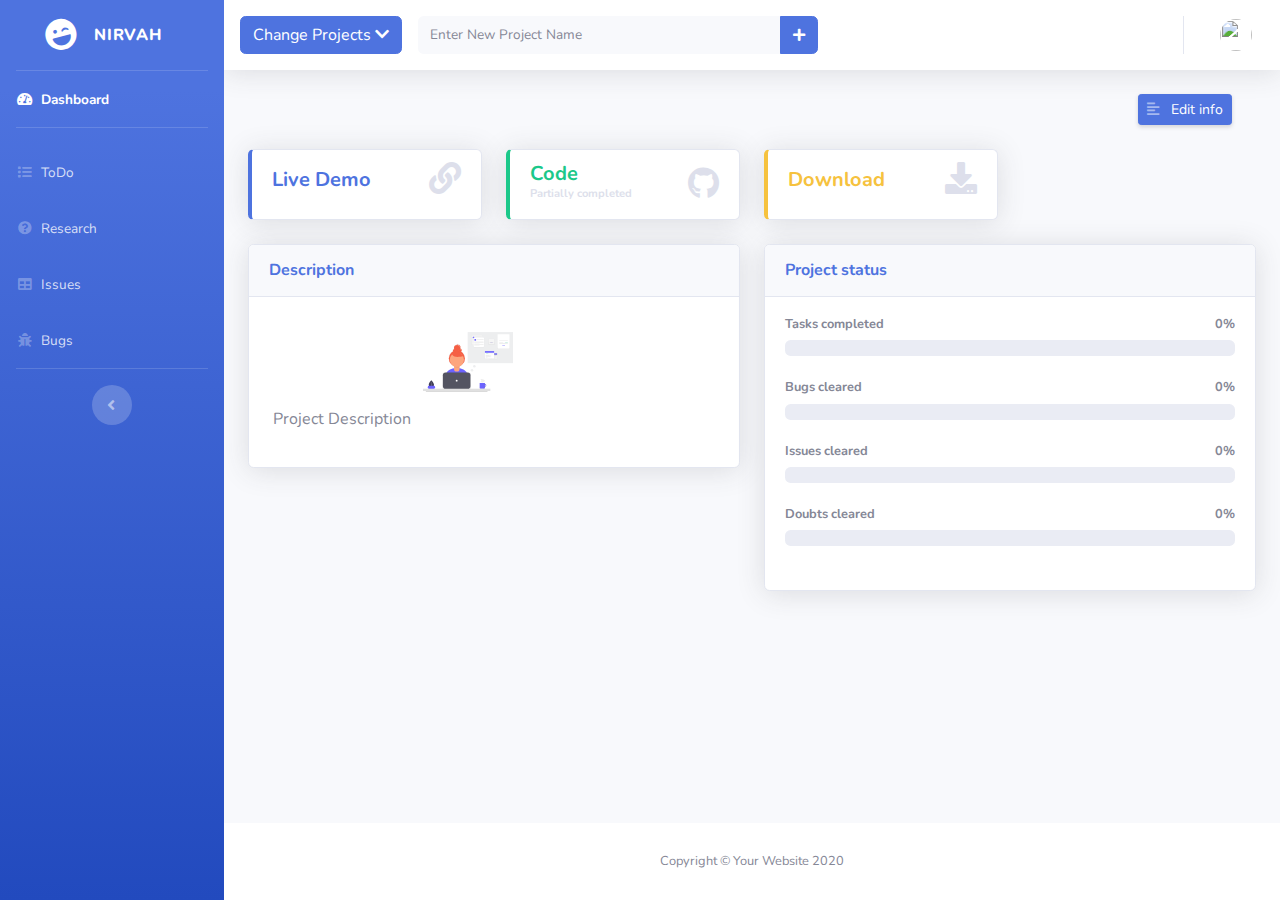
==== commit fc49232c: ""analytics added"" ====
--- a/index.html
+++ b/index.html
@@ -2,12 +2,23 @@
 <html lang="en">
 
 <head>
+
+  <!-- Global site tag (gtag.js) - Google Analytics -->
+  <script async src="https://www.googletagmanager.com/gtag/js?id=UA-177224986-1"></script>
+  <script>
+    window.dataLayer = window.dataLayer || [];
+    function gtag(){dataLayer.push(arguments);}
+    gtag('js', new Date());
+
+    gtag('config', 'UA-177224986-1');
+  </script>
+
 
   <meta charset="utf-8">
   <meta http-equiv="X-UA-Compatible" content="IE=edge">
   <meta name="viewport" content="width=device-width, initial-scale=1, shrink-to-fit=no">
   <meta name="description" content="">
-  <meta name="author" content="">
+  <meta name="author" content="Rajesh Khanna">
 
   <title>Nirvah - Dashboard</title>
 
@@ -443,7 +454,7 @@
                      </svg>
                       <img class="img-fluid px-3 px-sm-4 mt-3 mb-4" style="width: 25rem;" src="undraw_Organizing_projects_0p9a" alt="">
                     </div>
-                    <p id = "project_description" > Project Description </p>
+                    <p id = "project_description" class="wrap_text" > Project Description </p>
                     <!-- <a target="_blank" rel="nofollow" href="https://undraw.co/">Browse Illustrations on unDraw &rarr;</a> -->
                   </div>
                 </div>
--- a/css/base.css
+++ b/css/base.css
@@ -9,4 +9,8 @@
 .projectMenuItem:hover{
     cursor: pointer;
     background: #bae1ff;
+}
+
+.wrap_text{
+    white-space: pre-wrap;  /* <-- THIS PRESERVES THE LINE BREAKS */
 }